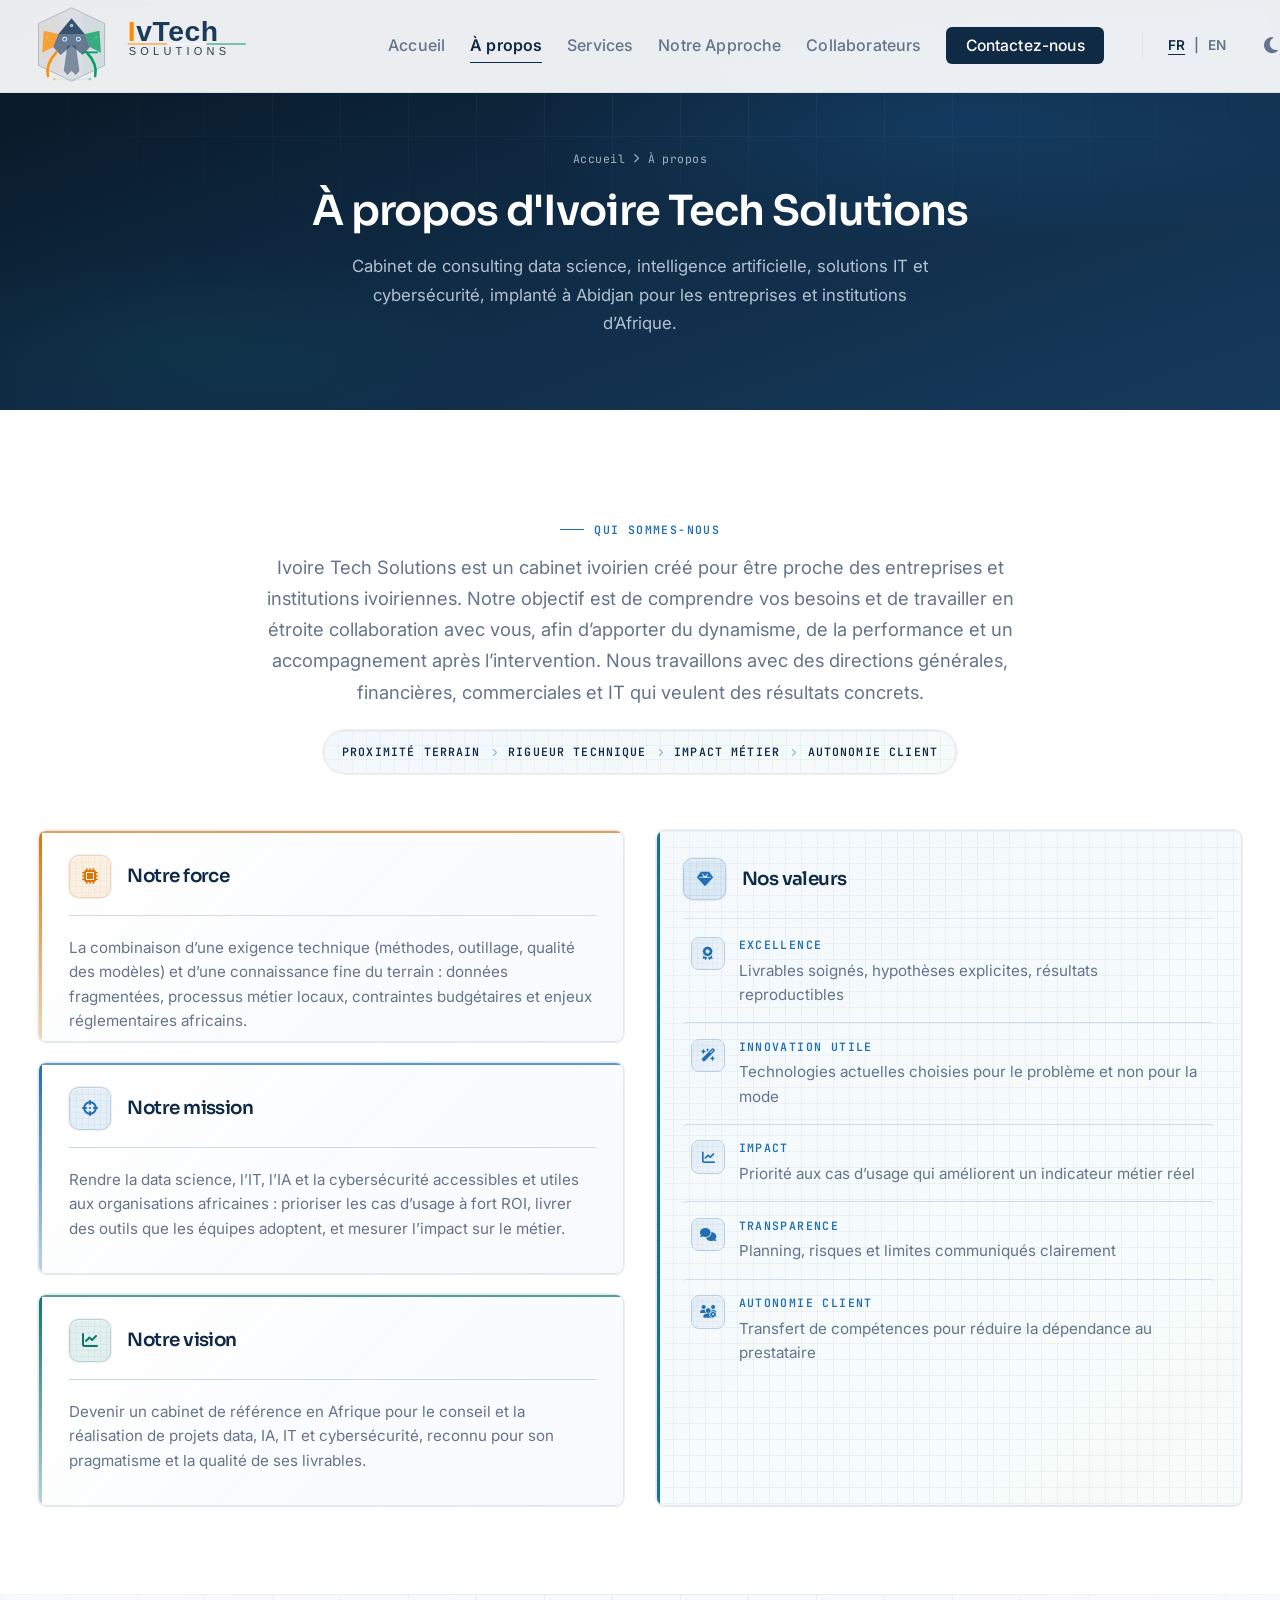
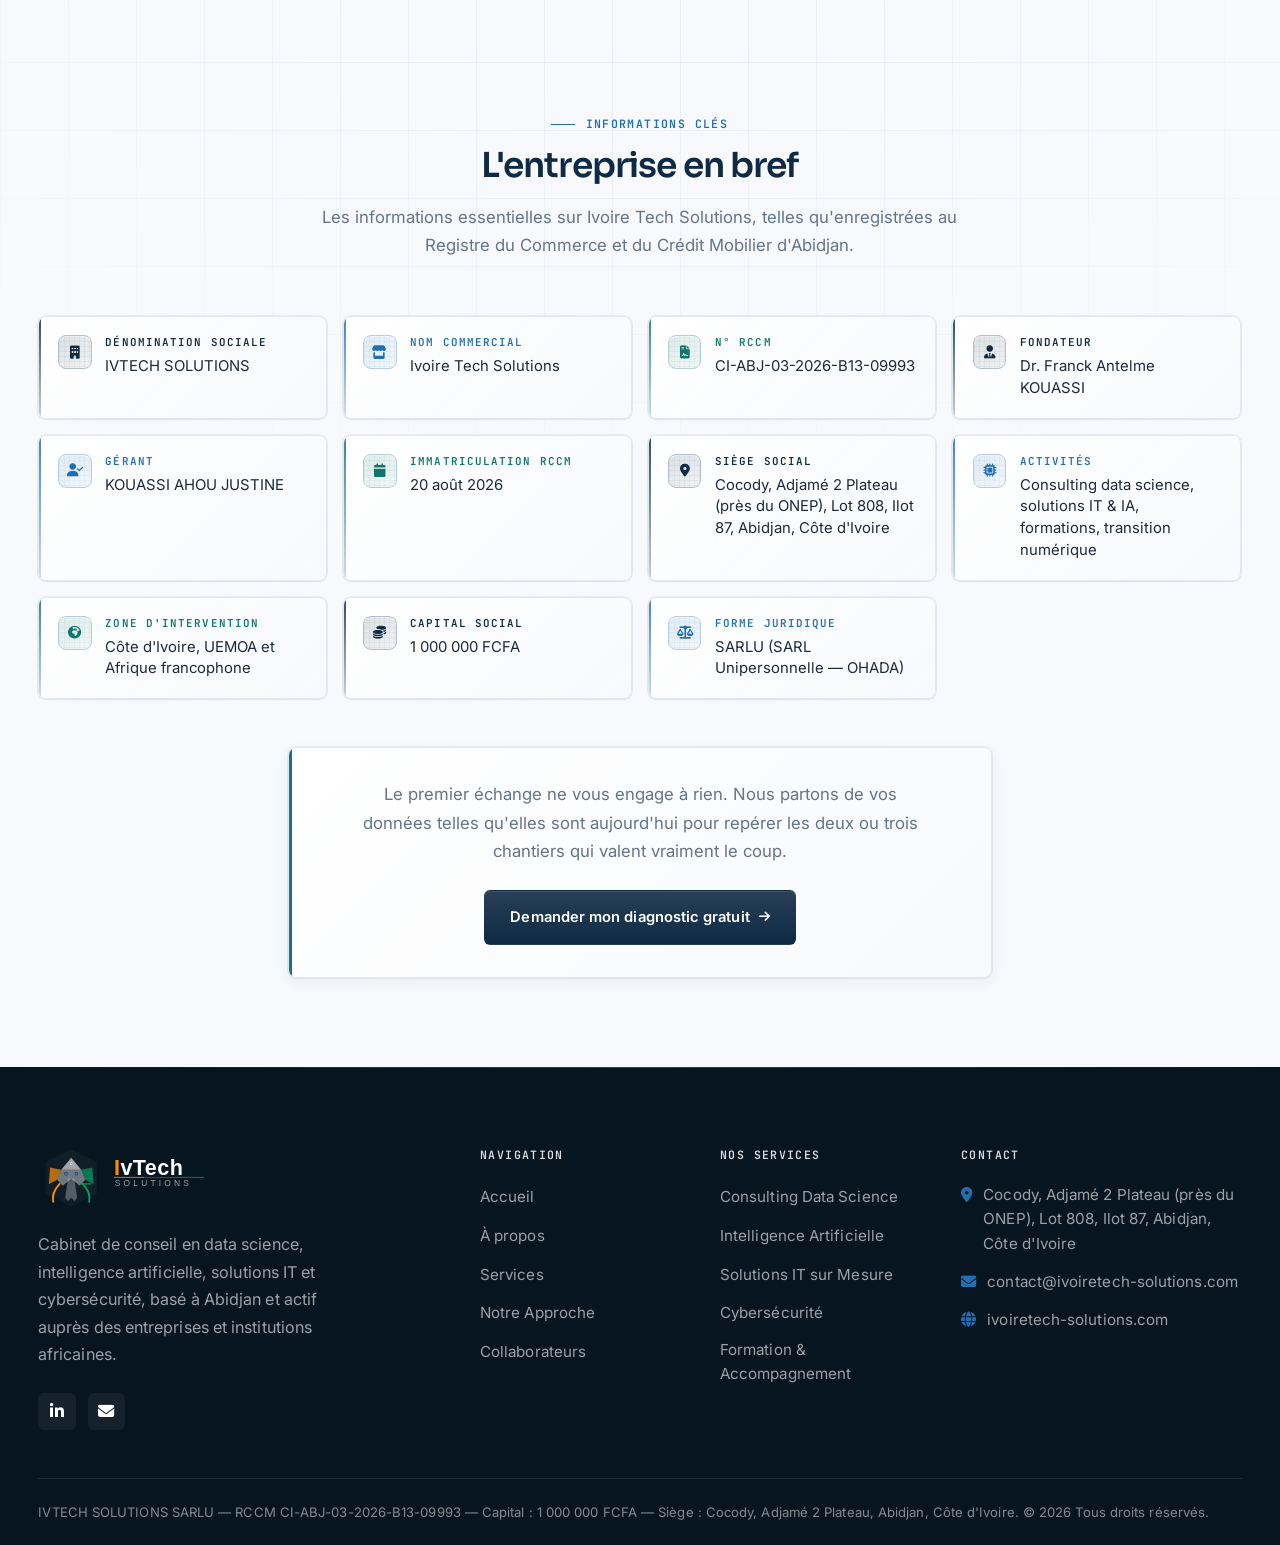
==== a-propos.html @ 310ee563 "Update site with official trade register data (RCCM). Add legal name IVTECH SOLUTIONS, RCCM number, " ====
<!DOCTYPE html>
<html lang="fr">
<head>
    <meta charset="UTF-8">
    <meta name="viewport" content="width=device-width, initial-scale=1.0">
    <title>À propos — Ivoire Tech Solutions</title>
    <meta name="description" content="Mission, vision, valeurs et informations clés d'Ivoire Tech Solutions, cabinet de conseil en data science, IA, solutions IT et cybersécurité basé à Abidjan.">
    <meta name="author" content="Ivoire Tech Solutions">
    <meta name="theme-color" content="#1B3A5C">
    <link rel="canonical" href="https://ivoiretech-solutions.com/a-propos.html">

    <!-- Open Graph / Twitter -->
    <meta property="og:type" content="website">
    <meta property="og:title" content="À propos — Ivoire Tech Solutions">
    <meta property="og:description" content="Mission, vision et valeurs d'Ivoire Tech Solutions, cabinet de conseil en data science, IA et solutions IT.">
    <meta property="og:url" content="https://ivoiretech-solutions.com/a-propos.html">
    <meta property="og:image" content="https://ivoiretech-solutions.com/assets/images/IvTech-Logo-Symbole-Couleur.svg">
    <meta property="og:locale" content="fr_FR">
    <meta name="twitter:card" content="summary_large_image">
    <meta name="twitter:title" content="À propos — Ivoire Tech Solutions">
    <meta name="twitter:description" content="Mission, vision et valeurs d'Ivoire Tech Solutions, cabinet de conseil en data science, IA et solutions IT.">

    <!-- Favicon -->
    <link rel="icon" type="image/svg+xml" href="assets/images/IvTech-Logo-Favicon.svg">

    <!-- Fonts -->
    <link rel="preconnect" href="https://fonts.googleapis.com">
    <link rel="preconnect" href="https://fonts.gstatic.com" crossorigin>
    <link href="https://fonts.googleapis.com/css2?family=Inter:wght@400;500;600;700&family=JetBrains+Mono:wght@400;500;600&family=Sora:wght@600;700;800&display=swap" rel="stylesheet">

    <link rel="preconnect" href="https://cdnjs.cloudflare.com" crossorigin>

    <!-- Font Awesome -->
    <link rel="stylesheet" href="https://cdnjs.cloudflare.com/ajax/libs/font-awesome/6.5.1/css/all.min.css">

    <!-- CSS -->
    <link rel="stylesheet" href="assets/css/style.css?v=20260823-clean">

    <!-- Données structurées -->
    <script type="application/ld+json">
    {
      "@context": "https://schema.org",
      "@type": "WebPage",
      "name": "À propos — Ivoire Tech Solutions",
      "description": "Mission, vision et valeurs d'Ivoire Tech Solutions, cabinet de conseil en data science, IA et solutions IT basé à Abidjan.",
      "url": "https://ivoiretech-solutions.com/a-propos.html",
      "isPartOf": { "@type": "WebSite", "name": "Ivoire Tech Solutions", "url": "https://ivoiretech-solutions.com/" },
      "publisher": {
        "@type": "Organization",
        "name": "Ivoire Tech Solutions",
        "legalName": "IVTECH SOLUTIONS",
        "identifier": {
          "@type": "PropertyValue",
          "propertyID": "RCCM",
          "value": "CI-ABJ-03-2026-B13-09993"
        },
        "logo": "https://ivoiretech-solutions.com/assets/images/IvTech-Logo-Symbole-Couleur.svg"
      }
    }
    </script>
</head>
<body class="about-page">
    <a class="skip-link" href="#main-content">Aller au contenu</a>
    <header class="header" id="header">
        <div class="container">
            <nav class="nav" aria-label="Navigation principale">
                <a href="index.html" class="nav__logo" aria-label="Accueil Ivoire Tech Solutions">
                    <img src="assets/images/IvTech-Logo-Horizontal-Couleur.svg" alt="Ivoire Tech Solutions" width="220" height="82" decoding="async">
                </a>
                <div class="nav__menu" id="nav-menu">
                    <ul class="nav__list">
                        <li class="nav__item"><a href="index.html" class="nav__link" data-i18n="nav_home">Accueil</a></li>
                        <li class="nav__item"><a href="a-propos.html" class="nav__link active" data-i18n="nav_about">À propos</a></li>
                        <li class="nav__item"><a href="services.html" class="nav__link" data-i18n="nav_services">Services</a></li>
                        <li class="nav__item"><a href="approche.html" class="nav__link" data-i18n="nav_approach">Notre Approche</a></li>
                        <li class="nav__item"><a href="collaborateurs.html" class="nav__link" data-i18n="nav_team">Collaborateurs</a></li>
                        <li class="nav__item"><a href="contact.html" class="nav__link nav__cta" data-i18n="nav_contact">Contactez-nous</a></li>
                        <li class="nav__item">
                            <div class="nav__lang" role="group" aria-label="Langue">
                                <button type="button" class="lang__link" data-lang="fr" onclick="setLanguage('fr')">FR</button>
                                <span class="nav__lang-sep" aria-hidden="true">|</span>
                                <button type="button" class="lang__link" data-lang="en" onclick="setLanguage('en')">EN</button>
                            </div>
                        </li>
                        <li class="nav__item"><button type="button" class="nav__theme" id="theme-button" aria-label="Activer le thème sombre"><i class="fas fa-moon" aria-hidden="true"></i></button></li>
                    </ul>
                    <button type="button" class="nav__close" id="nav-close" aria-label="Fermer le menu"><i class="fas fa-times" aria-hidden="true"></i></button>
                </div>
                <button type="button" class="nav__toggle" id="nav-toggle" aria-label="Ouvrir le menu" aria-controls="nav-menu" aria-expanded="false"><i class="fas fa-bars" aria-hidden="true"></i></button>
            </nav>
        </div>
    </header>

    <main id="main-content">
        <section class="page-hero">
            <div class="container">
                <div class="breadcrumb"><a href="index.html" data-i18n="nav_home">Accueil</a> <i class="fas fa-chevron-right" style="font-size:0.6rem;"></i> <span data-i18n="nav_about">À propos</span></div>
                <h1 data-i18n="about_hero_t">À propos d'Ivoire Tech Solutions</h1>
                <p data-i18n="about_hero_d">Cabinet de consulting data science, intelligence artificielle et solutions IT, implanté à Abidjan pour les entreprises et institutions d’Afrique.</p>
            </div>
        </section>

        <section class="section bg-white">
            <div class="container">
                <div class="section__header about-intro" data-aos="fade-up">
                    <span class="section__subtitle" data-i18n="about_intro_t">Qui sommes-nous</span>
                    <p class="lead-text" data-i18n="about_intro_d">Ivoire Tech Solutions est un cabinet ivoirien créé pour être proche des entreprises et institutions ivoiriennes. Notre objectif est de comprendre vos besoins et de travailler en étroite collaboration avec vous, afin d’apporter du dynamisme, de la performance et un accompagnement après l’intervention. Nous travaillons avec des directions générales, financières, commerciales et IT qui veulent des résultats concrets.</p>
                    <div class="about__flow" aria-hidden="true">
                        <span class="about__flow-step" data-i18n="about_flow_1">Proximité terrain</span>
                        <i class="fas fa-chevron-right"></i>
                        <span class="about__flow-step" data-i18n="about_flow_2">Rigueur technique</span>
                        <i class="fas fa-chevron-right"></i>
                        <span class="about__flow-step" data-i18n="about_flow_3">Impact métier</span>
                        <i class="fas fa-chevron-right"></i>
                        <span class="about__flow-step" data-i18n="about_flow_4">Autonomie client</span>
                    </div>
                </div>

                <div class="split about-split">
                    <div class="pillar-stack" data-aos="fade-right">
                        <article class="pillar-card pillar-card--force">
                            <div class="pillar-card__head">
                                <div class="pillar-card__icon" aria-hidden="true"><i class="fas fa-microchip"></i></div>
                                <h3 data-i18n="about_force_t">Notre force</h3>
                            </div>
                            <p data-i18n="about_force_d">La combinaison d’une exigence technique (méthodes, outillage, qualité des modèles) et d’une connaissance fine du terrain : données fragmentées, processus métier locaux, contraintes budgétaires et enjeux réglementaires africains.</p>
                        </article>
                        <article class="pillar-card pillar-card--mission">
                            <div class="pillar-card__head">
                                <div class="pillar-card__icon" aria-hidden="true"><i class="fas fa-crosshairs"></i></div>
                                <h3 data-i18n="about_mission_t">Notre mission</h3>
                            </div>
                            <p data-i18n="about_mission_d">Rendre la data science, l’IT et l’IA accessibles et utiles aux organisations africaines : prioriser les cas d’usage à fort ROI, livrer des outils que les équipes adoptent, et mesurer l’impact sur le métier.</p>
                        </article>
                        <article class="pillar-card pillar-card--vision">
                            <div class="pillar-card__head">
                                <div class="pillar-card__icon" aria-hidden="true"><i class="fas fa-chart-line"></i></div>
                                <h3 data-i18n="about_vision_t">Notre vision</h3>
                            </div>
                            <p data-i18n="about_vision_d">Devenir un cabinet de référence en Afrique pour le conseil et la réalisation de projets data, IA et IT, reconnu pour son pragmatisme et la qualité de ses livrables.</p>
                        </article>
                    </div>
                    <div class="value-card value-card--tech" data-aos="fade-left">
                        <div class="value-card__head">
                            <div class="value-card__head-icon" aria-hidden="true"><i class="fas fa-gem"></i></div>
                            <h3 data-i18n="about_values_t">Nos valeurs</h3>
                        </div>
                        <ul class="value-list value-list--tech">
                            <li><span class="value-item__icon" aria-hidden="true"><i class="fas fa-award"></i></span><span data-i18n="val1"><strong>Excellence</strong><span class="value__desc">Livrables soignés, hypothèses explicites, résultats reproductibles</span></span></li>
                            <li><span class="value-item__icon" aria-hidden="true"><i class="fas fa-wand-magic-sparkles"></i></span><span data-i18n="val2"><strong>Innovation utile</strong><span class="value__desc">Technologies actuelles choisies pour le problème et non pour la mode</span></span></li>
                            <li><span class="value-item__icon" aria-hidden="true"><i class="fas fa-chart-line"></i></span><span data-i18n="val3"><strong>Impact</strong><span class="value__desc">Priorité aux cas d’usage qui améliorent un indicateur métier réel</span></span></li>
                            <li><span class="value-item__icon" aria-hidden="true"><i class="fas fa-comments"></i></span><span data-i18n="val4"><strong>Transparence</strong><span class="value__desc">Planning, risques et limites communiqués clairement</span></span></li>
                            <li><span class="value-item__icon" aria-hidden="true"><i class="fas fa-users-gear"></i></span><span data-i18n="val5"><strong>Autonomie client</strong><span class="value__desc">Transfert de compétences pour réduire la dépendance au prestataire</span></span></li>
                        </ul>
                    </div>
                </div>
            </div>
        </section>

        <section class="section bg-light">
            <div class="container">
                <div class="section__header" data-aos="fade-up">
                    <span class="section__subtitle" data-i18n="about_info_t">Informations clés</span>
                    <h2 class="section__title" data-i18n="about_info_h2">L'entreprise en bref</h2>
                    <p class="section__description" data-i18n="about_info_d">Les informations essentielles sur Ivoire Tech Solutions.</p>
                </div>
                <div class="info-cards info-cards--tech" data-aos="fade-up">
                    <div class="info-card info-card--tech"><span class="info-card__icon" aria-hidden="true"><i class="fas fa-building"></i></span><div class="info-card__content"><strong data-i18n="info_legal_name">Dénomination sociale</strong><span data-i18n="info_legal_name_v">IVTECH SOLUTIONS</span></div></div>
                    <div class="info-card info-card--tech"><span class="info-card__icon" aria-hidden="true"><i class="fas fa-store"></i></span><div class="info-card__content"><strong data-i18n="info_brand">Nom commercial</strong><span data-i18n="info_brand_v">Ivoire Tech Solutions</span></div></div>
                    <div class="info-card info-card--tech"><span class="info-card__icon" aria-hidden="true"><i class="fas fa-file-contract"></i></span><div class="info-card__content"><strong data-i18n="info_rccm">N° RCCM</strong><span data-i18n="info_rccm_v">CI-ABJ-03-2026-B13-09993</span></div></div>
                    <div class="info-card info-card--tech"><span class="info-card__icon" aria-hidden="true"><i class="fas fa-user-tie"></i></span><div class="info-card__content"><strong data-i18n="info_founder">Fondateur</strong><span>Dr. Franck Antelme KOUASSI</span></div></div>
                    <div class="info-card info-card--tech"><span class="info-card__icon" aria-hidden="true"><i class="fas fa-user-check"></i></span><div class="info-card__content"><strong data-i18n="info_manager">Gérant</strong><span data-i18n="info_manager_v">KOUASSI AHOU JUSTINE</span></div></div>
                    <div class="info-card info-card--tech"><span class="info-card__icon" aria-hidden="true"><i class="fas fa-calendar"></i></span><div class="info-card__content"><strong data-i18n="info_date">Immatriculation RCCM</strong><span data-i18n="info_date_v">20 août 2026</span></div></div>
                    <div class="info-card info-card--tech"><span class="info-card__icon" aria-hidden="true"><i class="fas fa-location-dot"></i></span><div class="info-card__content"><strong data-i18n="info_hq">Siège social</strong><span data-i18n="info_hq_v">Cocody, Adjamé 2 Plateau (près du ONEP), Lot 808, Ilot 87, Abidjan, Côte d'Ivoire</span></div></div>
                    <div class="info-card info-card--tech"><span class="info-card__icon" aria-hidden="true"><i class="fas fa-microchip"></i></span><div class="info-card__content"><strong data-i18n="info_sector">Activités</strong><span data-i18n="info_sector_v">Consulting data science, solutions IT & IA, formations, transition numérique</span></div></div>
                    <div class="info-card info-card--tech"><span class="info-card__icon" aria-hidden="true"><i class="fas fa-globe-africa"></i></span><div class="info-card__content"><strong data-i18n="info_zone">Zone d'intervention</strong><span data-i18n="info_zone_v">Côte d'Ivoire, UEMOA et Afrique francophone</span></div></div>
                    <div class="info-card info-card--tech"><span class="info-card__icon" aria-hidden="true"><i class="fas fa-coins"></i></span><div class="info-card__content"><strong data-i18n="info_capital">Capital social</strong><span data-i18n="info_capital_v">1 000 000 FCFA</span></div></div>
                    <div class="info-card info-card--tech"><span class="info-card__icon" aria-hidden="true"><i class="fas fa-scale-balanced"></i></span><div class="info-card__content"><strong data-i18n="info_legal">Forme juridique</strong><span data-i18n="info_legal_v">SARLU (SARL Unipersonnelle — OHADA)</span></div></div>
                </div>
                <div class="page-cta" data-aos="fade-up">
                    <p data-i18n="cta_d">Le premier échange ne vous engage à rien. Nous partons de vos données telles qu'elles sont aujourd'hui pour repérer les deux ou trois chantiers qui valent vraiment le coup.</p>
                    <a href="contact.html" class="btn btn--primary"><span data-i18n="cta_btn">Demander mon diagnostic gratuit</span> <i class="fas fa-arrow-right"></i></a>
                </div>
            </div>
        </section>
    </main>

    <footer class="footer">
        <div class="container">
            <div class="footer__top">
                <div class="footer__about" data-aos="fade-up">
                    <a href="index.html" class="footer__logo"><img src="assets/images/IvTech-Logo-Horizontal-FondSombre.svg" alt="Ivoire Tech Solutions"></a>
                    <p data-i18n="ft_desc">Cabinet de conseil en data science, intelligence artificielle et solutions IT, basé à Abidjan et actif auprès des entreprises et institutions africaines.</p>
                    <div class="footer__social">
                        <a href="https://linkedin.com/company/ivtech-solutions" target="_blank" rel="noopener" aria-label="LinkedIn"><i class="fab fa-linkedin-in"></i></a>
                        <a href="#" class="js-protected-email" data-e="=02bj5ycu9Wa0VHbvNXLoNWZ0Vmcp9mdpBEdjFGdu92Y" aria-label="Email"><i class="fas fa-envelope"></i></a>
                    </div>
                </div>
                <div class="footer__links" data-aos="fade-up" data-aos-delay="80">
                    <h3 class="footer__title" data-i18n="ft_links">Navigation</h3>
                    <ul class="footer__list">
                        <li><a href="index.html" data-i18n="nav_home">Accueil</a></li>
                        <li><a href="a-propos.html" data-i18n="nav_about">À propos</a></li>
                        <li><a href="services.html" data-i18n="nav_services">Services</a></li>
                        <li><a href="approche.html" data-i18n="nav_approach">Notre Approche</a></li>
                        <li><a href="collaborateurs.html" data-i18n="nav_team">Collaborateurs</a></li>
                    </ul>
                </div>
                <div class="footer__services" data-aos="fade-up" data-aos-delay="160">
                    <h3 class="footer__title" data-i18n="ft_srv">Nos services</h3>
                    <ul class="footer__list">
                        <li><a href="services.html#data-science" data-i18n="srv1_t">Consulting Data Science</a></li>
                        <li><a href="services.html#ia" data-i18n="srv2_t">Intelligence Artificielle</a></li>
                        <li><a href="services.html#it" data-i18n="srv3_t">Solutions IT sur Mesure</a></li>
                        <li><a href="services.html#cybersecurite" data-i18n="srv5_t">Cybersécurité</a></li>
                        <li><a href="services.html#formation" data-i18n="srv4_t">Formation & Accompagnement</a></li>
                    </ul>
                </div>
                <div class="footer__contact" data-aos="fade-up" data-aos-delay="240">
                    <h3 class="footer__title" data-i18n="ft_contact">Contact</h3>
                    <div class="footer__contact-item"><i class="fas fa-map-marker-alt"></i><span data-i18n="cont_addr_v">Cocody, Adjamé 2 Plateau (près du ONEP), Lot 808, Ilot 87, Abidjan, Côte d'Ivoire</span></div>
                    <div class="footer__contact-item"><i class="fas fa-envelope"></i><a href="#" class="js-protected-email" data-e="=02bj5ycu9Wa0VHbvNXLoNWZ0Vmcp9mdpBEdjFGdu92Y" data-show-text></a></div>
                    <div class="footer__contact-item"><i class="fas fa-globe"></i><a href="https://ivoiretech-solutions.com">ivoiretech-solutions.com</a></div>
                </div>
            </div>
            <div class="footer__bottom">
                <div class="footer__copyright">
                    <span data-i18n="ft_copy">IVTECH SOLUTIONS SARLU — RCCM CI-ABJ-03-2026-B13-09993 — Capital : 1 000 000 FCFA — Siège : Cocody, Adjamé 2 Plateau, Abidjan, Côte d'Ivoire.</span>
                    &copy; 2026 <span data-i18n="ft_rights">Tous droits réservés.</span>
                </div>
            </div>
        </div>
    </footer>

    <a href="#" class="scrollup" id="scroll-up" aria-label="Retour en haut"><i class="fas fa-arrow-up"></i></a>
    <script src="assets/js/security.js?v=20260822"></script>
    <script src="assets/js/i18n.js?v=20260824-rccm"></script>
    <script src="assets/js/main.js?v=20260823-clean"></script>
</body>
</html>
---- assets/css/style.css ----
/*
* IvTech Solutions — Design System
* Consulting Data Science — look & feel international
* Version: 3.0 — premium consulting
*/

/* ===== Variables CSS ===== */
:root {
    /* Couleurs de marque — usage mesuré (cabinet international) */
    --primary-color: #0F2A44;
    --primary-dark: #0A1C2E;
    --secondary-color: #D97706;    /* Accent chaud, ponctuel */
    --green-color: #0F766E;        /* Teal sobre */
    --accent-color: #1F6FB2;       /* Bleu data maîtrisé */
    --text-color: #1E293B;
    --text-light: #64748B;
    --light-color: #F7F9FC;
    --white: #ffffff;
    --black: #0F2A44;
    --gray-100: #F1F5F9;
    --gray-200: #E2E8F0;
    --gray-300: #CBD5E1;
    --gray-700: #334155;
    --success-color: #0F766E;
    --warning-color: #D97706;
    --danger-color: #DC2626;
    --surface-muted: #EEF3F8;
    --line-subtle: rgba(15, 42, 68, 0.08);

    /* Dégradés sobres */
    --gradient-brand: linear-gradient(135deg, #0F2A44 0%, #1A4A73 100%);
    --gradient-hero: linear-gradient(160deg, #071520 0%, #0F2A44 48%, #163A5C 100%);
    --gradient-accent: linear-gradient(90deg, #1F6FB2, #0F766E);

    /* Typographie */
    --body-font: 'Inter', -apple-system, BlinkMacSystemFont, 'Segoe UI', sans-serif;
    --heading-font: 'Sora', 'Inter', sans-serif;
    --mono-font: 'JetBrains Mono', ui-monospace, SFMono-Regular, Menlo, Consolas, monospace;
    --biggest-font-size: clamp(2.5rem, 5vw, 3.6rem);
    --h1-font-size: 2.4rem;
    --h2-font-size: clamp(1.75rem, 3vw, 2.15rem);
    --h3-font-size: 1.35rem;
    --h4-font-size: 1.15rem;
    --normal-font-size: 1.0125rem;
    --small-font-size: 0.875rem;
    --smaller-font-size: 0.75rem;

    /* Font Weight */
    --font-light: 300;
    --font-regular: 400;
    --font-medium: 500;
    --font-semi-bold: 600;
    --font-bold: 700;
    --font-extra-bold: 800;

    /* Marges */
    --mb-0-5: 0.5rem;
    --mb-0-75: 0.75rem;
    --mb-1: 1rem;
    --mb-1-5: 1.5rem;
    --mb-2: 2rem;
    --mb-2-5: 2.5rem;
    --mb-3: 3.5rem;

    /* Z-index */
    --z-tooltip: 10;
    --z-fixed: 100;
    --z-modal: 1000;

    /* Shadows — plus discrètes */
    --shadow-sm: 0 1px 2px rgba(15, 42, 68, 0.05);
    --shadow: 0 4px 14px rgba(15, 42, 68, 0.06);
    --shadow-md: 0 10px 28px rgba(15, 42, 68, 0.08);
    --shadow-lg: 0 18px 40px rgba(15, 42, 68, 0.1);
    --shadow-xl: 0 28px 60px rgba(15, 42, 68, 0.14);

    /* Border Radius — plus architecturé */
    --border-radius-sm: 0.25rem;
    --border-radius: 0.375rem;
    --border-radius-md: 0.5rem;
    --border-radius-lg: 0.75rem;
    --border-radius-full: 9999px;

    /* Transition */
    --transition: all 0.28s cubic-bezier(0.22, 1, 0.36, 1);

    /* === Couche « tech » (n'altère pas le hero) === */
    --accent-cyan: #22D3EE;
    --tech-ink: #071522;
    --tech-grid: rgba(15, 42, 68, 0.05);
    --tech-grid-strong: rgba(15, 42, 68, 0.085);
    --tech-border: rgba(15, 42, 68, 0.1);
    --tech-surface: rgba(255, 255, 255, 0.72);
    --shadow-ring: 0 0 0 1px rgba(15, 42, 68, 0.06);
    --shadow-tech: 0 16px 40px -18px rgba(15, 42, 68, 0.26);
    --shadow-tech-hover: 0 28px 62px -22px rgba(15, 42, 68, 0.36);
    --glow-accent: 0 0 0 1px color-mix(in srgb, var(--accent-color) 32%, transparent);
}

/* ===== Dark Theme ===== */
.dark-theme {
    --white: #0f1b29;
    --black: #f8fafc;
    --light-color: #0a121c;
    --text-color: #cbd5e1;
    --text-light: #94a3b8;
    --gray-100: #1e293b;
    --gray-200: #2a3a4d;
    --gray-300: #334155;
    --shadow-sm: 0 1px 3px 0 rgba(0, 0, 0, 0.4);
    --shadow: 0 4px 6px -1px rgba(0, 0, 0, 0.45);
    --shadow-md: 0 10px 15px -3px rgba(0, 0, 0, 0.5);
    --shadow-lg: 0 20px 35px -10px rgba(0, 0, 0, 0.6);

    /* Couche « tech » — variante sombre */
    --tech-grid: rgba(148, 190, 235, 0.06);
    --tech-grid-strong: rgba(148, 190, 235, 0.1);
    --tech-border: rgba(148, 190, 235, 0.14);
    --tech-surface: rgba(18, 33, 50, 0.68);
    --shadow-ring: 0 0 0 1px rgba(148, 190, 235, 0.1);
    --shadow-tech: 0 18px 44px -20px rgba(0, 0, 0, 0.7);
    --shadow-tech-hover: 0 30px 68px -22px rgba(0, 0, 0, 0.8);
}

.dark-theme .btn--primary,
.dark-theme .nav__cta,
.dark-theme .step__number,
.dark-theme .kpi,
.dark-theme .cta,
.dark-theme .cta h2 {
    color: #ffffff !important;
}

.dark-theme .footer {
    background-color: #060d15;
    color: #ffffff;
}
.dark-theme .footer__title,
.dark-theme .footer__logo {
    color: #ffffff;
}

/* ===== Base ===== */
* {
    margin: 0;
    padding: 0;
    box-sizing: border-box;
}

html {
    scroll-behavior: smooth;
    scroll-padding-top: 6rem;
}

body {
    font-family: var(--body-font);
    font-size: var(--normal-font-size);
    color: var(--text-color);
    background-color: var(--white);
    line-height: 1.7;
    overflow-x: hidden;
    -webkit-font-smoothing: antialiased;
    -moz-osx-font-smoothing: grayscale;
    transition: background-color 0.3s ease, color 0.3s ease;
    letter-spacing: 0.005em;
}

h1, h2, h3, h4, h5, h6 {
    font-family: var(--heading-font);
    font-weight: var(--font-semi-bold);
    color: var(--black);
    line-height: 1.18;
    letter-spacing: -0.03em;
}

a {
    text-decoration: none;
    color: var(--primary-color);
    transition: var(--transition);
}

a:hover {
    color: var(--accent-color);
}

ul {
    list-style: none;
}

img {
    max-width: 100%;
    height: auto;
    display: block;
}

button,
input,
textarea,
select {
    font-family: var(--body-font);
    font-size: var(--normal-font-size);
    border: none;
}

button {
    cursor: pointer;
}

:focus {
    outline: none;
}

:focus-visible {
    outline: 2px solid var(--accent-color);
    outline-offset: 3px;
}

.skip-link {
    position: absolute;
    left: 1rem;
    top: -100px;
    z-index: 2000;
    background: var(--primary-color);
    color: #fff;
    padding: 0.75rem 1.25rem;
    border-radius: var(--border-radius);
    font-weight: var(--font-semi-bold);
    box-shadow: var(--shadow-lg);
}

.skip-link:focus {
    top: 1rem;
    color: #fff;
}

::selection {
    background-color: var(--accent-color);
    color: #fff;
}

.section {
    padding: 7rem 0 5.5rem;
    position: relative;
}

.section__title {
    font-size: var(--h2-font-size);
    margin-bottom: var(--mb-1);
    text-align: center;
    font-weight: 600;
}

.section__subtitle {
    display: inline-flex;
    align-items: center;
    gap: 0.65rem;
    font-size: 0.72rem;
    color: var(--accent-color);
    text-transform: uppercase;
    font-weight: var(--font-semi-bold);
    letter-spacing: 0.16em;
    margin-bottom: 0.85rem;
    text-align: center;
}

.section__subtitle::before {
    content: '';
    width: 1.5rem;
    height: 1px;
    background: var(--accent-color);
}

.section__header {
    margin-bottom: var(--mb-3);
    text-align: center;
}

.section__header--left {
    text-align: left;
}

.section__header--left .section__title,
.section__header--left .section__subtitle {
    text-align: left;
}

.section__description {
    max-width: 640px;
    margin: 0 auto;
    text-align: center;
    color: var(--text-light);
    font-size: 1.05rem;
}

.section__description--left {
    text-align: left;
    margin-left: 0;
    margin-right: 0;
}

.text-muted { color: var(--text-light); }

.sectors-grid {
    grid-template-columns: repeat(auto-fit, minmax(300px, 1fr));
}

/* Accueil — densités & rythme */
.home-page .section__description {
    max-width: 32rem;
}

/* Cartes services accueil : bande image plus basse (hauteur = 2/3 de la largeur) */
.home-page .services__grid > .media-card {
    min-height: 0;
    aspect-ratio: 2 / 1;
}

.home-page .services__grid > .media-card .media-card__body {
    padding: 1.15rem 1.25rem 1.25rem;
}

.home-page .media-card__body p {
    font-size: 0.9rem;
    line-height: 1.45;
    opacity: 0.92;
}

.home-page .media-card--sm {
    min-height: 210px;
}

.home-page .media-card--sm .media-card__body p {
    font-size: 0.85rem;
    letter-spacing: 0.01em;
}

.home-page .process__steps--compact .process__step {
    margin-bottom: 1.15rem;
    padding-left: 4.25rem;
}

.home-page .process__steps--compact .step__number {
    width: 2.85rem;
    height: 2.85rem;
    font-size: 0.95rem;
}

.home-page .process__steps--compact .process__step::before {
    left: 1.35rem;
    top: 2.85rem;
}

.home-page .process__steps--compact .step__content h3 {
    font-size: 1.05rem;
    margin-bottom: 0.15rem;
}

.home-page .process__steps--compact .step__content p {
    font-size: 0.9rem;
    margin: 0;
}

.home-page .check-list li {
    margin-bottom: 1.1rem;
}

.home-page .check-list__desc {
    font-size: 0.92rem;
    color: var(--text-light);
}

.home-page .compare__card ul li {
    font-size: 0.95rem;
}

.home-page .home-team-teaser {
    font-size: 1.05rem;
    line-height: 1.7;
    max-width: 34rem;
}

.home-page .team__layout--home {
    align-items: center;
    gap: 2.5rem;
}

.home-page .stats {
    padding: 2.75rem 0;
}

.home-page .stat__label {
    font-size: 0.88rem;
    letter-spacing: 0.02em;
    text-transform: none;
}

.compare .section__description {
    color: rgba(226, 236, 247, 0.85);
}

.container {
    max-width: 1280px;
    margin-left: auto;
    margin-right: auto;
    padding: 0 clamp(1.25rem, 3vw, 2.75rem);
}

/* Écrans larges : le contenu respire davantage vers les bords */
@media screen and (min-width: 1600px) {
    .container { max-width: 1440px; }
}

@media screen and (min-width: 1920px) {
    .container { max-width: 1560px; }
}

/* ===== Layout ===== */
.grid {
    display: grid;
    gap: 1.5rem;
}

.flex {
    display: flex;
}

.flex-center {
    display: flex;
    align-items: center;
    justify-content: center;
}

/* ===== Buttons ===== */
.btn {
    display: inline-flex;
    align-items: center;
    justify-content: center;
    gap: 0.55rem;
    padding: 0.9rem 1.6rem;
    border-radius: var(--border-radius);
    font-weight: var(--font-medium);
    font-size: 0.92rem;
    letter-spacing: 0.01em;
    transition: var(--transition);
    text-align: center;
    white-space: nowrap;
    user-select: none;
    border: 1px solid transparent;
    cursor: pointer;
}

.btn i {
    font-size: 0.85em;
    transition: transform 0.3s ease;
}

.btn:hover i {
    transform: translateX(3px);
}

.btn--primary {
    background: var(--primary-color);
    color: #fff;
    box-shadow: none;
}

.btn--primary:hover {
    color: #fff;
    background: #163A5C;
    transform: translateY(-1px);
    box-shadow: var(--shadow-md);
}

.btn--secondary {
    background-color: transparent;
    color: var(--primary-color);
    border: 1px solid var(--gray-300);
}

.btn--secondary:hover {
    background-color: var(--primary-color);
    color: #fff;
    border-color: var(--primary-color);
    transform: translateY(-1px);
}

.btn--light {
    background-color: var(--white);
    color: var(--primary-color);
}

.btn--light:hover {
    color: var(--primary-color);
    transform: translateY(-3px);
    box-shadow: var(--shadow-lg);
}

.btn--white-outline {
    background-color: transparent;
    color: #fff;
    border: 1.5px solid rgba(255, 255, 255, 0.4);
}

.btn--white-outline:hover {
    background-color: #fff;
    color: var(--primary-color);
}

/* ===== Header ===== */
.header {
    position: fixed;
    top: 0;
    left: 0;
    width: 100%;
    background-color: rgba(255, 255, 255, 0.92);
    backdrop-filter: saturate(160%) blur(14px);
    -webkit-backdrop-filter: saturate(160%) blur(14px);
    z-index: var(--z-fixed);
    box-shadow: none;
    transition: var(--transition);
    border-bottom: 1px solid var(--line-subtle);
}

.dark-theme .header {
    background-color: rgba(10, 28, 46, 0.92);
}

.header.scrolled {
    box-shadow: var(--shadow-sm);
    border-bottom-color: var(--gray-200);
}

/* L'entête déborde légèrement les marges des autres pages (plus proche des bords) */
.header .container {
    max-width: 1440px;
    padding-inline: clamp(1.25rem, 2.2vw, 2rem);
}

@media screen and (min-width: 1600px) {
    .header .container { max-width: 1620px; }
}

@media screen and (min-width: 1920px) {
    .header .container { max-width: 1780px; }
}

.nav {
    height: 5.75rem;
    display: flex;
    justify-content: space-between;
    align-items: center;
    gap: 1.5rem;
}

.nav__logo {
    display: inline-flex;
    align-items: center;
    flex-shrink: 0;
}

.nav__logo img {
    height: 84px;
    width: auto;
    transition: var(--transition);
}

.header.scrolled .nav__logo img {
    height: 70px;
}

.nav__list {
    display: flex;
    flex-direction: row;
    column-gap: 1.55rem;
    align-items: center;
}

.nav__link {
    color: var(--text-light);
    font-weight: var(--font-medium);
    font-size: 1rem;
    letter-spacing: 0.01em;
    transition: var(--transition);
    position: relative;
    padding: 0.5rem 0;
    white-space: nowrap;
}

.nav__link::after {
    content: '';
    position: absolute;
    bottom: 0;
    left: 0;
    width: 0;
    height: 1px;
    background: var(--primary-color);
    transition: var(--transition);
}

.nav__link:hover,
.nav__link.active {
    color: var(--primary-color);
    font-weight: var(--font-semi-bold);
}

.dark-theme .nav__link:hover,
.dark-theme .nav__link.active {
    color: #fff;
}

.nav__link:hover::after,
.nav__link.active::after {
    width: 100%;
}

.nav__cta {
    background: var(--primary-color);
    color: #fff !important;
    padding: 0.55rem 1.2rem !important;
    border-radius: var(--border-radius);
    transition: var(--transition);
    box-shadow: none;
    font-size: 0.98rem !important;
}

.nav__cta:hover {
    background: #163A5C;
    transform: none;
    box-shadow: var(--shadow);
}

.nav__cta::after {
    display: none;
}

.nav__cta.active {
    background: #163A5C;
    box-shadow: var(--shadow);
    outline: 2px solid rgba(255, 255, 255, 0.35);
    outline-offset: 2px;
}

.nav__toggle,
.nav__close {
    font-size: 1.5rem;
    color: var(--primary-color);
    cursor: pointer;
    display: none;
    background: transparent;
    padding: 0.35rem;
    border-radius: var(--border-radius-sm);
    line-height: 1;
    align-items: center;
    justify-content: center;
}

.nav__theme {
    display: inline-flex;
    align-items: center;
    justify-content: center;
    font-size: 1.1rem;
    color: var(--primary-color);
    cursor: pointer;
    background: transparent;
    padding: 0.35rem;
    border-radius: var(--border-radius-sm);
    line-height: 1;
}

.nav__theme:hover {
    color: var(--accent-color);
}

.nav__lang-sep {
    color: var(--text-light);
}

/* Séparer visuellement les réglages (FR/EN + thème) des rubriques de navigation */
.nav__item:has(.nav__lang) {
    margin-left: 0.85rem;
    padding-left: 1.4rem;
    border-left: 1px solid var(--gray-200);
}

.dark-theme .nav__item:has(.nav__lang) {
    border-left-color: rgba(255, 255, 255, 0.15);
}

/* ===== Language Switcher ===== */
.nav__lang {
    display: flex;
    align-items: center;
    gap: 0.4rem;
    font-weight: var(--font-semi-bold);
    font-size: 0.85rem;
}

.lang__link {
    background: transparent;
    border: none;
    padding: 0.2rem 0.15rem;
    font: inherit;
    font-weight: var(--font-semi-bold);
    color: var(--text-light);
    transition: var(--transition);
    cursor: pointer;
}

.lang__link:hover,
.lang__link.active {
    color: var(--primary-color);
}

.lang__link.active {
    text-decoration: underline;
    text-underline-offset: 4px;
}

/* ===== Theme Button ===== */
#theme-button {
    cursor: pointer;
    font-size: 1.15rem;
    color: var(--text-light);
    transition: var(--transition);
    display: flex;
    align-items: center;
    width: 2.25rem;
    height: 2.25rem;
    justify-content: center;
    border-radius: 50%;
}
#theme-button:hover {
    color: var(--primary-color);
    background-color: var(--gray-100);
}

/* ===== Hero Section (Sticky Reveal Effect) ===== */
.hero {
    position: sticky;
    top: 0;
    min-height: 100vh;
    display: flex;
    align-items: center;
    background: var(--gradient-hero);
    z-index: 0;
    padding-top: 7.5rem;
    padding-bottom: 4rem;
    overflow: hidden;
}

/* Fond : profondeur sobre */
.hero::before {
    content: '';
    position: absolute;
    inset: 0;
    background-image:
        radial-gradient(ellipse 60% 50% at 70% 40%, rgba(31, 111, 178, 0.22), transparent 70%),
        radial-gradient(ellipse 40% 40% at 15% 80%, rgba(15, 118, 110, 0.12), transparent 60%);
    z-index: 0;
}

.hero::after {
    content: '';
    position: absolute;
    inset: 0;
    background-image:
        linear-gradient(rgba(255, 255, 255, 0.03) 1px, transparent 1px),
        linear-gradient(90deg, rgba(255, 255, 255, 0.03) 1px, transparent 1px);
    background-size: 64px 64px;
    mask-image: radial-gradient(circle at 55% 45%, #000 0%, transparent 72%);
    -webkit-mask-image: radial-gradient(circle at 55% 45%, #000 0%, transparent 72%);
    z-index: 0;
    pointer-events: none;
}

/* Canvas animé data science */
.hero__canvas {
    position: absolute;
    inset: 0;
    width: 100%;
    height: 100%;
    z-index: 1;
    pointer-events: none;
}

/* Icônes flottantes en arrière-plan */
.hero__bg-icons {
    position: absolute;
    inset: 0;
    z-index: 1;
    pointer-events: none;
    overflow: hidden;
}

.hero__bg-icon {
    position: absolute;
    font-size: 2.5rem;
    opacity: 0.04;
    color: #fff;
    animation: heroIconFloat 28s ease-in-out infinite;
}

.hero__bg-icon--1 { top: 18%; left: 8%; color: var(--accent-color); animation-delay: 0s; }
.hero__bg-icon--2 { top: 42%; left: 22%; color: var(--secondary-color); animation-delay: 4s; font-size: 2rem; }
.hero__bg-icon--3 { top: 28%; right: 18%; color: var(--green-color); animation-delay: 8s; font-size: 3rem; }
.hero__bg-icon--4 { bottom: 32%; left: 42%; color: var(--accent-color); animation-delay: 2s; font-size: 2.2rem; }
.hero__bg-icon--5 { bottom: 22%; right: 12%; color: var(--secondary-color); animation-delay: 6s; }

@keyframes heroIconFloat {
    0%, 100% { transform: translateY(0) rotate(0deg); opacity: 0.03; }
    50% { transform: translateY(-10px) rotate(3deg); opacity: 0.07; }
}

.hero .container {
    width: 100%;
    position: relative;
    z-index: 3;
}

.hero__content {
    position: relative;
    max-width: 100%;
    padding: 0;
    border-radius: 0;
    background: none;
    backdrop-filter: none;
    -webkit-backdrop-filter: none;
}

.hero__grid {
    display: block;
    max-width: 700px;
}

.hero__eyebrow {
    display: block;
    font-family: var(--heading-font);
    font-size: clamp(1.35rem, 2.4vw, 1.75rem);
    font-weight: 600;
    letter-spacing: -0.02em;
    color: #fff;
    margin-bottom: 1.25rem;
}

.hero__badge {
    display: inline-flex;
    align-items: center;
    gap: 0.55rem;
    background: transparent;
    border: none;
    border-left: 2px solid rgba(255, 255, 255, 0.45);
    color: rgba(226, 236, 247, 0.78);
    padding: 0.15rem 0 0.15rem 0.85rem;
    border-radius: 0;
    font-size: 0.78rem;
    font-weight: var(--font-medium);
    letter-spacing: 0.08em;
    text-transform: uppercase;
    margin-bottom: 1.75rem;
    backdrop-filter: none;
}

.hero__badge i {
    display: none;
}

.hero__title {
    font-size: var(--biggest-font-size);
    margin-bottom: 1.35rem;
    line-height: 1.08;
    color: #ffffff;
    font-weight: 600;
    max-width: 16ch;
}

.hero__title .accent {
    color: #F0C27A;
    background: none;
    -webkit-background-clip: unset;
    background-clip: unset;
    -webkit-text-fill-color: unset;
}

.hero__subtitle {
    font-size: 1.125rem;
    color: rgba(226, 236, 247, 0.78);
    margin-bottom: 2.25rem;
    max-width: 34rem;
    line-height: 1.7;
    font-weight: 400;
}

.hero__cta {
    display: flex;
    gap: 0.85rem;
    margin-bottom: 0;
    flex-wrap: wrap;
}

.hero__cta .btn--primary {
    background: #fff;
    color: var(--primary-color);
}

.hero__cta .btn--primary:hover {
    background: #F1F5F9;
    color: var(--primary-color);
    box-shadow: var(--shadow-md);
}

.hero__cta .btn--secondary {
    color: #fff;
    border-color: rgba(255, 255, 255, 0.35);
}

.hero__cta .btn--secondary:hover {
    background-color: rgba(255, 255, 255, 0.08);
    color: #fff;
    border-color: rgba(255, 255, 255, 0.55);
}

.hero__trust {
    display: flex;
    justify-content: flex-start;
    align-items: stretch;
    flex-wrap: nowrap;
    gap: 0;
    width: 100%;
    max-width: 640px;
    margin-top: 3rem;
    padding-top: 1.75rem;
    border-top: 1px solid rgba(255, 255, 255, 0.14);
    color: rgba(226, 236, 247, 0.68);
    font-size: 0.82rem;
}

.hero__trust > span {
    display: flex;
    align-items: flex-start;
    gap: 0.45rem;
    flex: 1 1 0;
    min-width: 0;
    padding-right: 1.25rem;
    margin-right: 1.25rem;
    border-right: 1px solid rgba(255, 255, 255, 0.12);
    line-height: 1.45;
}

.hero__trust > span:last-child {
    border-right: none;
    margin-right: 0;
    padding-right: 0;
}

.hero__trust > span:first-child,
.hero__trust > span:nth-child(2),
.hero__trust > span:last-child {
    justify-content: flex-start;
    text-align: left;
}

.hero__trust i {
    color: rgba(240, 194, 122, 0.9);
    flex-shrink: 0;
    margin-top: 0.15rem;
    font-size: 0.75rem;
}

.hero__panel {
    background: rgba(255, 255, 255, 0.08);
    border: 1px solid rgba(255, 255, 255, 0.16);
    border-radius: var(--border-radius-lg);
    padding: 1.5rem;
    box-shadow: var(--shadow-xl);
    backdrop-filter: blur(16px);
    -webkit-backdrop-filter: blur(16px);
    animation: float 6s ease-in-out infinite;
}

.hero__panel-head {
    display: flex;
    align-items: center;
    justify-content: space-between;
    margin-bottom: 1.25rem;
}

.hero__panel-title {
    color: #fff;
    font-size: 0.95rem;
    font-weight: var(--font-semi-bold);
    display: flex;
    align-items: center;
    gap: 0.5rem;
}

.hero__panel-title i { color: var(--accent-color); }

.hero__dots { display: flex; gap: 0.35rem; }
.hero__dots span {
    width: 8px; height: 8px; border-radius: 50%;
    background: rgba(255,255,255,0.25);
}
.hero__dots span:first-child { background: var(--secondary-color); }
.hero__dots span:nth-child(2) { background: var(--warning-color); }
.hero__dots span:last-child { background: var(--green-color); }

.hero__chart {
    display: flex;
    align-items: flex-end;
    gap: 0.6rem;
    height: 130px;
    padding: 0.5rem 0;
    margin-bottom: 1.25rem;
    border-bottom: 1px solid rgba(255,255,255,0.12);
}

.hero__bar {
    flex: 1;
    border-radius: 6px 6px 0 0;
    background: linear-gradient(180deg, var(--accent-color), rgba(46,134,222,0.35));
    animation: grow 1.4s ease-out backwards;
    min-height: 12px;
}
.hero__bar:nth-child(2) { background: linear-gradient(180deg, #FF8C00, rgba(255,140,0,0.35)); }
.hero__bar:nth-child(4) { background: linear-gradient(180deg, #009E60, rgba(0,158,96,0.35)); }

.hero__panel-stats {
    display: grid;
    grid-template-columns: 1fr 1fr;
    gap: 1rem;
}

.hero__stat {
    background: rgba(255,255,255,0.06);
    border-radius: var(--border-radius);
    padding: 0.85rem 1rem;
}

.hero__stat-value {
    color: #fff;
    font-size: 1.5rem;
    font-weight: var(--font-bold);
    font-family: var(--heading-font);
    display: flex;
    align-items: baseline;
    gap: 0.2rem;
}
.hero__stat-value small { font-size: 0.9rem; color: var(--green-color); }
.hero__stat-label { color: rgba(226,236,247,0.7); font-size: 0.78rem; }

@keyframes float {
    0%, 100% { transform: translateY(0); }
    50% { transform: translateY(-12px); }
}

@keyframes grow {
    from { height: 0; opacity: 0; }
}

/* Conteneur qui glisse PAR-DESSUS le Hero */
.content-wrapper {
    position: relative;
    z-index: 10;
    background-color: var(--white);
    border-radius: 1.25rem 1.25rem 0 0;
    margin-top: -1.5rem;
    box-shadow: 0 -12px 40px rgba(15, 42, 68, 0.12);
}

.dark-theme .content-wrapper {
    box-shadow: 0 -20px 50px rgba(0, 0, 0, 0.5);
}

/* ===== Page header (bannière interne) ===== */
.page-hero {
    background: var(--gradient-hero);
    padding: 9rem 0 4.5rem;
    position: relative;
    overflow: hidden;
    text-align: center;
}

.page-hero::before {
    content: '';
    position: absolute;
    inset: 0;
    background-image:
        radial-gradient(ellipse 55% 45% at 75% 30%, rgba(31, 111, 178, 0.22), transparent 65%),
        radial-gradient(ellipse 40% 40% at 15% 85%, rgba(15, 118, 110, 0.12), transparent 60%);
}

.page-hero .container { position: relative; z-index: 2; }

.page-hero h1 {
    color: #fff;
    font-size: clamp(2rem, 4vw, 2.6rem);
    margin-bottom: 1rem;
    font-weight: 600;
    letter-spacing: -0.03em;
}

.page-hero p {
    color: rgba(226, 236, 247, 0.78);
    max-width: 580px;
    margin: 0 auto;
    font-size: 1.05rem;
    line-height: 1.7;
}

.breadcrumb {
    display: inline-flex;
    align-items: center;
    gap: 0.5rem;
    color: rgba(226, 236, 247, 0.7);
    font-size: 0.85rem;
    margin-bottom: 1.25rem;
}
.breadcrumb a { color: rgba(226, 236, 247, 0.7); }
.breadcrumb a:hover { color: #fff; }

/* ===== Stats Band ===== */
.stats {
    background: var(--primary-dark);
    padding: 3.25rem 0;
    color: #fff;
    border-top: 1px solid rgba(255, 255, 255, 0.06);
}

.stats__grid {
    display: grid;
    grid-template-columns: repeat(3, 1fr);
    gap: 1.5rem;
}

.stat__item {
    text-align: left;
    padding: 0.5rem 1.5rem;
    position: relative;
}

.stat__item:not(:last-child)::after {
    content: '';
    position: absolute;
    right: 0;
    top: 10%;
    height: 80%;
    width: 1px;
    background: rgba(255, 255, 255, 0.12);
}

.stat__number {
    font-size: 2.4rem;
    font-weight: 600;
    font-family: var(--heading-font);
    line-height: 1;
    margin-bottom: 0.55rem;
    display: flex;
    align-items: baseline;
    justify-content: flex-start;
    gap: 0.1rem;
    color: #fff;
    letter-spacing: -0.03em;
}

.stat__label {
    font-size: 0.9rem;
    opacity: 0.72;
    max-width: 16rem;
    line-height: 1.45;
}

/* ===== Services / Cards ===== */
.services__grid {
    display: grid;
    grid-template-columns: repeat(2, 1fr);
    gap: 1.5rem;
}

.service__card {
    position: relative;
    display: flex;
    flex-direction: column;
    background: var(--white);
    border: 1px solid var(--gray-200);
    border-radius: var(--border-radius-md);
    padding: 0 1.75rem 1.5rem;
    transition: var(--transition);
    overflow: hidden;
    height: 100%;
}

.service__card-media {
    margin: 0 -1.75rem 1.25rem;
    overflow: hidden;
    flex-shrink: 0;
    line-height: 0;
    background: var(--gray-100);
}

.service__card-media img {
    width: 100%;
    height: auto;
    aspect-ratio: 2 / 1;
    object-fit: cover;
    object-position: center 40%;
    display: block;
    transition: transform 0.6s cubic-bezier(0.2, 0.8, 0.2, 1);
}

.service__card:hover .service__card-media img {
    transform: scale(1.02);
}

.service__card::before {
    content: '';
    position: absolute;
    top: 0;
    left: 0;
    right: 0;
    height: 2px;
    background: var(--service-accent, var(--accent-color));
    opacity: 0.35;
    transition: var(--transition);
}

.service__card:hover {
    transform: translateY(-3px);
    box-shadow: var(--shadow-ring), var(--shadow-md);
    border-color: color-mix(in srgb, var(--service-accent, var(--accent-color)) 30%, var(--gray-200));
}

.service__card:hover::before {
    opacity: 1;
    height: 3px;
}

.service__card--data { --service-accent: var(--accent-color); }
.service__card--ia { --service-accent: var(--secondary-color); }
.service__card--it { --service-accent: var(--primary-color); }
.service__card--training { --service-accent: var(--green-color); }
.service__card--cyber { --service-accent: #475569; }

.service__card-index {
    position: absolute;
    top: 1rem;
    right: 1.35rem;
    z-index: 2;
    font-family: var(--mono-font);
    font-size: 0.72rem;
    font-weight: var(--font-semi-bold);
    letter-spacing: 0.12em;
    color: var(--service-accent, var(--accent-color));
    background: rgba(255, 255, 255, 0.92);
    padding: 0.25rem 0.5rem;
    border-radius: var(--border-radius-sm);
    border: 1px solid rgba(255, 255, 255, 0.6);
    box-shadow: 0 1px 4px rgba(0, 0, 0, 0.12);
}

.service__card-head {
    margin-bottom: 0.2rem;
    padding-bottom: 1.1rem;
    padding-right: 2rem;
    border-bottom: 1px solid var(--gray-200);
}

.service__title {
    margin: 0;
    color: var(--primary-color);
}

.service__description {
    color: var(--text-light);
    margin: 1.05rem 0 1.15rem;
}

.service__list {
    display: flex;
    flex-direction: column;
    margin: 0;
    padding: 0;
    list-style: none;
    color: var(--text-light);
}

.service__list li {
    position: relative;
    padding: 0.85rem 0 0.85rem 1.1rem;
    border-top: 1px solid var(--gray-200);
}

.service__list li:first-child { border-top: 0; padding-top: 0; }
.service__list li:last-child { padding-bottom: 0; }

.service__list li::before {
    content: '›';
    position: absolute;
    left: 0;
    top: 0.82rem;
    font-family: var(--mono-font);
    font-weight: var(--font-semi-bold);
    color: var(--service-accent, var(--accent-color));
    opacity: 0.7;
}

.service__list li:first-child::before { top: 0; }

.service__list li strong {
    display: block;
    font-family: var(--mono-font);
    font-size: 0.72rem;
    font-weight: var(--font-semi-bold);
    letter-spacing: 0.1em;
    text-transform: uppercase;
    color: var(--primary-color);
    margin-bottom: 0.3rem;
}

.service__link {
    color: var(--accent-color);
    font-weight: var(--font-semi-bold);
    display: inline-flex;
    align-items: center;
    gap: 0.5rem;
    margin-top: 1rem;
    font-size: 0.9rem;
}

/* ===== Media cards (image de fond) ===== */
.media-card {
    position: relative;
    display: flex;
    flex-direction: column;
    justify-content: flex-end;
    min-height: 320px;
    border-radius: var(--border-radius-md);
    overflow: hidden;
    box-shadow: none;
    border: 1px solid var(--line-subtle);
    transition: var(--transition);
    color: #fff;
    isolation: isolate;
    height: 100%;
}

.media-card:hover {
    transform: translateY(-4px);
    box-shadow: var(--shadow-lg);
    border-color: transparent;
}

.media-card__img {
    position: absolute;
    inset: 0;
    width: 100%;
    height: 100%;
    object-fit: cover;
    z-index: 0;
    transition: transform 0.7s cubic-bezier(0.2, 0.8, 0.2, 1);
    background: var(--primary-dark);
}

.media-card:hover .media-card__img {
    transform: scale(1.08);
}

.media-card__overlay {
    position: absolute;
    inset: 0;
    z-index: 1;
    background: linear-gradient(180deg, rgba(7, 21, 32, 0.15) 0%, rgba(10, 28, 46, 0.55) 45%, rgba(7, 21, 32, 0.92) 100%);
    transition: var(--transition);
}

.media-card::after {
    content: '';
    position: absolute;
    top: 0;
    left: 0;
    width: 100%;
    height: 3px;
    z-index: 2;
    background: var(--gradient-accent);
    transform: scaleX(0);
    transform-origin: left;
    transition: transform 0.4s ease;
}

.media-card:hover::after {
    transform: scaleX(1);
}

.media-card__body {
    position: relative;
    z-index: 2;
    padding: 1.75rem;
}

.media-card__icon {
    width: 56px;
    height: 56px;
    border-radius: var(--border-radius);
    display: flex;
    align-items: center;
    justify-content: center;
    font-size: 1.5rem;
    color: #fff;
    background: rgba(255, 255, 255, 0.14);
    border: 1px solid rgba(255, 255, 255, 0.28);
    backdrop-filter: blur(6px);
    margin-bottom: 1.1rem;
    transition: var(--transition);
}

.media-card:hover .media-card__icon {
    background: var(--gradient-brand);
    border-color: transparent;
}

.media-card__body h3,
.media-card__body h4 {
    color: #fff;
    margin-bottom: 0.5rem;
}

.media-card__body h3 { font-size: 1.25rem; }
.media-card__body h4 { font-size: 1.15rem; }

.media-card__body p {
    color: rgba(255, 255, 255, 0.82);
    font-size: 0.92rem;
    margin: 0;
}

.media-card__link {
    display: inline-flex;
    align-items: center;
    gap: 0.5rem;
    color: #fff;
    font-weight: var(--font-semi-bold);
    font-size: 0.9rem;
    margin-top: 1rem;
}

.media-card__link i { transition: transform 0.3s ease; }
.media-card:hover .media-card__link i { transform: translateX(4px); }

.media-card--sm { min-height: 240px; }

/* Feature / mini card (secteurs, collaboration) */
.feature-card {
    display: block;
    padding: 1.75rem;
    background-color: var(--white);
    border: 1px solid var(--gray-200);
    border-radius: var(--border-radius-md);
    text-align: center;
    transition: var(--transition);
    color: inherit;
    height: 100%;
}

.feature-card:hover {
    transform: translateY(-6px);
    box-shadow: var(--shadow-md);
    border-color: var(--accent-color);
}

.feature-card__icon {
    width: 56px;
    height: 56px;
    margin: 0 auto 1.1rem;
    border-radius: var(--border-radius);
    display: flex;
    align-items: center;
    justify-content: center;
    font-size: 1.4rem;
    color: var(--accent-color);
    background: linear-gradient(135deg, rgba(46,134,222,0.12), rgba(0,158,96,0.08));
    transition: var(--transition);
}

.feature-card:hover .feature-card__icon {
    background: var(--gradient-brand);
    color: #fff;
}

.feature-card h4 {
    margin-bottom: 0.5rem;
    font-size: 1.1rem;
    color: var(--black);
}

.feature-card p {
    font-size: 0.9rem;
    color: var(--text-light);
    margin: 0;
}

/* ===== Process Section ===== */
.process {
    position: relative;
    overflow: hidden;
}

.process__steps {
    margin-top: 0;
}

.process__step {
    display: flex;
    margin-bottom: 2rem;
    position: relative;
    padding-left: 5rem;
}

.process__step::before {
    content: '';
    position: absolute;
    left: 1.7rem;
    top: 3.5rem;
    bottom: -2rem;
    width: 2px;
    background: linear-gradient(var(--accent-color), transparent);
}

.process__step:last-child { margin-bottom: 0; }
.process__step:last-child::before { display: none; }

.step__number {
    position: absolute;
    left: 0;
    top: 0;
    width: 3.5rem;
    height: 3.5rem;
    background: var(--gradient-brand);
    color: var(--white);
    border-radius: var(--border-radius);
    display: flex;
    align-items: center;
    justify-content: center;
    font-size: 1.15rem;
    font-weight: var(--font-bold);
    box-shadow: var(--shadow);
    z-index: 1;
}

.step__content h3 {
    font-size: 1.2rem;
    margin-bottom: 0.35rem;
}

.step__content p { color: var(--text-light); }

/* Liste "différence" */
.check-list li {
    position: relative;
    padding-left: 2.25rem;
    margin-bottom: 1.5rem;
}

.check-list li i {
    position: absolute;
    left: 0;
    top: 0.15rem;
    color: var(--green-color);
    font-size: 1.15rem;
}

.check-list strong { color: var(--black); }

.check-list__desc {
    color: var(--text-light);
    font-size: 0.95rem;
}

/* ===== Team / Collaborateurs ===== */
.team__member {
    text-align: center;
    transition: var(--transition);
}

.member__image {
    position: relative;
    width: 200px;
    height: 200px;
    margin: 0 auto 1.5rem;
    border-radius: 50%;
    overflow: hidden;
    box-shadow: var(--shadow-lg);
    border: 4px solid var(--white);
}

.member__image img {
    width: 100%;
    height: 100%;
    object-fit: cover;
}

/* Avatar de secours (initiales) */
.avatar-fallback {
    width: 100%;
    height: 100%;
    display: flex;
    align-items: center;
    justify-content: center;
    font-family: var(--heading-font);
    font-weight: var(--font-bold);
    font-size: 3.5rem;
    color: #fff;
    background: var(--gradient-hero);
    letter-spacing: 1px;
}

.member__info h3 {
    font-size: 1.3rem;
    margin-bottom: 0.25rem;
}

.member__info p {
    color: var(--accent-color);
    font-weight: var(--font-semi-bold);
}

.member__edu {
    margin-top: 0.55rem !important;
    font-weight: 600 !important;
    color: var(--primary-color) !important;
    line-height: 1.45;
    max-width: 16rem;
    margin-left: auto !important;
    margin-right: auto !important;
}

.member__current {
    margin-top: 0.45rem !important;
    font-weight: 500 !important;
    color: var(--text-light) !important;
    line-height: 1.4;
}

.team-highlights li i.fa-graduation-cap {
    color: var(--accent-color);
}

.team-highlights {
    list-style: none;
    padding: 0;
    margin: 1.5rem 0 1.25rem;
}

.team-highlights li {
    display: flex;
    align-items: flex-start;
    gap: 0.65rem;
    margin-bottom: 0.65rem;
    color: var(--text-color);
    font-size: 0.95rem;
    line-height: 1.45;
}

.team-highlights li i {
    color: var(--green-color);
    margin-top: 0.2rem;
    flex-shrink: 0;
}

.team-skills-label {
    font-family: var(--heading-font);
    font-size: 0.8rem;
    font-weight: 600;
    letter-spacing: 0.05em;
    text-transform: uppercase;
    color: var(--text-light);
    margin: 1.25rem 0 0.75rem;
}

.skill-tags {
    display: flex;
    flex-wrap: wrap;
    gap: 0.5rem;
}

.skill-tags span {
    display: inline-block;
    padding: 0.35rem 0.7rem;
    font-size: 0.78rem;
    font-weight: 500;
    color: var(--primary-color);
    background: color-mix(in srgb, var(--accent-color) 10%, #fff);
    border: 1px solid color-mix(in srgb, var(--accent-color) 22%, var(--gray-200));
    border-radius: 0.3rem;
}

.dark-theme .skill-tags span {
    color: #e2ecf7;
    background: rgba(31, 111, 178, 0.18);
    border-color: rgba(255, 255, 255, 0.12);
}

.member__social {
    display: flex;
    justify-content: center;
    gap: 0.6rem;
    margin-top: 1rem;
}

.member__social a {
    width: 2.25rem;
    height: 2.25rem;
    border-radius: 50%;
    background-color: var(--gray-100);
    color: var(--primary-color);
    display: flex;
    align-items: center;
    justify-content: center;
    transition: var(--transition);
}

.member__social a:hover {
    background: var(--gradient-brand);
    color: #fff;
    transform: translateY(-3px);
}

/* ===== Profils collaborateurs ===== */
.collab-profile {
    display: grid;
    grid-template-columns: minmax(220px, 280px) 1fr;
    gap: 2.5rem;
    align-items: start;
    padding: 2.25rem 0;
    border-bottom: 1px solid var(--gray-200);
}

.collab-profile:last-of-type {
    border-bottom: none;
    padding-bottom: 0;
}

.collab-profile:first-of-type {
    padding-top: 0.5rem;
}

.collab-profile__side {
    text-align: center;
}

.collab-profile__side .avatar-fallback--lg {
    width: 140px;
    height: 140px;
    margin: 0 auto 1.25rem;
    border-radius: 50%;
    font-size: 2.4rem;
    box-shadow: var(--shadow-md);
    border: 4px solid var(--white);
}

.member__image--sm {
    width: 140px;
    height: 140px;
    margin: 0 auto 1.25rem;
    box-shadow: var(--shadow-md);
}

.member__image--sm .avatar-fallback--lg {
    margin: 0;
}

.collab-profile__side h3 {
    font-size: 1.2rem;
    margin-bottom: 0.35rem;
}

.collab-profile__role {
    color: var(--accent-color);
    font-weight: var(--font-semi-bold);
    font-size: 0.95rem;
    margin: 0;
}

.collab-profile__side .member__edu {
    max-width: none;
}

.collab-profile__body .team-highlights {
    margin-top: 1.25rem;
}

.cta-band--on-light {
    background: var(--gradient-hero);
}

.dark-theme .collab-profile {
    border-bottom-color: rgba(255, 255, 255, 0.08);
}

@media (max-width: 768px) {
    .collab-profile {
        grid-template-columns: 1fr;
        gap: 1.5rem;
        text-align: center;
    }

    .collab-profile__body {
        text-align: left;
    }

    .collab-profile__body .team-highlights li {
        justify-content: flex-start;
    }
}

/* ===== Comparaison "Pourquoi nous" ===== */
.compare {
    background: var(--gradient-hero);
    color: #fff;
    position: relative;
    overflow: hidden;
}

.compare .section__title,
.compare .section__subtitle { color: #fff; }

.compare__grid {
    display: grid;
    grid-template-columns: 1fr 1fr;
    gap: 1.5rem;
    max-width: 950px;
    margin: 0 auto;
}

.compare__card {
    border-radius: var(--border-radius-md);
    padding: 2.25rem 2rem;
}

.compare__card--them {
    background: rgba(255, 255, 255, 0.06);
    border: 1px solid rgba(255, 255, 255, 0.12);
}

.compare__card--us {
    background: var(--white);
    color: var(--text-color);
    box-shadow: var(--shadow-xl);
}

.compare__card h3 {
    text-align: center;
    margin-bottom: 1.5rem;
    font-size: 1.35rem;
}

.compare__card--them h3 { color: #fff; }
.compare__card--us h3 { color: var(--primary-color); }

.compare__card ul li {
    display: flex;
    align-items: flex-start;
    gap: 0.75rem;
    margin-bottom: 1rem;
    font-size: 0.95rem;
}

.compare__card--them li { color: rgba(255,255,255,0.85); }
.compare__card--them li i { color: #ff6b6b; margin-top: 0.2rem; }
.compare__card--us li i { color: var(--green-color); margin-top: 0.2rem; }

/* ===== Contact ===== */
.contact__grid {
    display: grid;
    grid-template-columns: 1fr 1.1fr;
    gap: 3.5rem;
    align-items: start;
}

.contact__item {
    display: flex;
    gap: 1.25rem;
    margin-bottom: 0;
    padding: 1rem 0;
    border-bottom: 1px solid var(--gray-200);
    align-items: flex-start;
    transition: var(--transition);
}

.contact__item:last-child { border-bottom: none; }

.contact__item:hover .contact__icon {
    background: var(--gradient-brand);
    color: #fff;
}

.contact__details {
    display: flex;
    flex-direction: column;
    gap: 0.25rem;
}

.contact__icon {
    width: 3rem;
    height: 3rem;
    background: linear-gradient(135deg, rgba(46,134,222,0.12), rgba(0,158,96,0.08));
    border-radius: var(--border-radius);
    display: flex;
    align-items: center;
    justify-content: center;
    font-size: 1.15rem;
    color: var(--accent-color);
    flex-shrink: 0;
    transition: var(--transition);
}

.contact__text h4 {
    font-size: 1.05rem;
    margin-bottom: 0.15rem;
}

.contact__text p, .contact__text a {
    color: var(--text-light);
}
.contact__text a:hover { color: var(--accent-color); }

.social__links {
    display: flex;
    gap: 0.75rem;
    margin-top: 0.75rem;
}

.social__links a {
    display: flex;
    align-items: center;
    justify-content: center;
    width: 2.5rem;
    height: 2.5rem;
    background-color: var(--gray-100);
    color: var(--primary-color);
    border-radius: 50%;
    transition: var(--transition);
}

.social__links a:hover {
    background: var(--gradient-brand);
    color: #fff;
    transform: translateY(-3px);
}

/* Card générique (formulaires, encarts) */
.card {
    background-color: var(--white);
    border: 1px solid var(--gray-200);
    border-radius: var(--border-radius-md);
    padding: 2.25rem;
    box-shadow: var(--shadow-sm);
}

.contact__form {
    background-color: var(--white);
    border: 1px solid var(--gray-200);
    border-radius: var(--border-radius-md);
    padding: 2.5rem;
    box-shadow: var(--shadow);
}

.form__group { margin-bottom: 1.25rem; }

.form__row {
    display: grid;
    grid-template-columns: 1fr 1fr;
    gap: 1rem;
}

.form__status {
    display: none;
    margin-top: 1rem;
    padding: 0.85rem 1rem;
    border-radius: var(--border-radius);
    background: rgba(0, 158, 96, 0.1);
    border: 1px solid rgba(0, 158, 96, 0.25);
    color: var(--green-color);
    font-size: 0.9rem;
    font-weight: var(--font-medium);
}

.form__status.is-visible { display: block; }

.form__label {
    display: block;
    font-size: 0.85rem;
    font-weight: var(--font-medium);
    margin-bottom: 0.4rem;
    color: var(--text-color);
}

.form__control {
    width: 100%;
    padding: 0.85rem 1.15rem;
    border: 1.5px solid var(--gray-200);
    border-radius: var(--border-radius);
    font-size: 0.95rem;
    transition: var(--transition);
    background-color: var(--white);
    color: var(--text-color);
}

.form__control:focus {
    border-color: var(--accent-color);
    box-shadow: 0 0 0 3px rgba(46, 134, 222, 0.15);
}

textarea.form__control {
    min-height: 150px;
    resize: vertical;
}

.form__submit .btn { width: 100%; }

/* ===== Split section (image + texte) ===== */
.split {
    display: grid;
    grid-template-columns: repeat(auto-fit, minmax(320px, 1fr));
    gap: 3rem;
    align-items: center;
}

/* Panneau latéral : même traitement que .diff-panel (accueil, approche) */
.value-card {
    background: linear-gradient(135deg, rgba(46,134,222,0.05), rgba(0,158,96,0.03));
    border: 1px solid var(--gray-200);
    border-radius: var(--border-radius-md);
    /* Bas allégé : la marge du dernier item complète celle du panneau */
    padding: 2rem 2rem 1.35rem;
    height: 100%;
}

.value-card__head,
.pillar-card__head {
    display: flex;
    align-items: center;
    gap: 1rem;
    margin-bottom: 0.2rem;
    padding-bottom: 1.1rem;
    border-bottom: 1px solid var(--gray-200);
}

.value-card__head h3,
.pillar-card__head h3 {
    margin: 0;
    flex: 1;
}

.value-card__head-icon {
    width: 44px;
    height: 44px;
    border-radius: var(--border-radius-sm);
    display: flex;
    align-items: center;
    justify-content: center;
    font-size: 1.1rem;
    flex-shrink: 0;
    background: color-mix(in srgb, var(--accent-color) 11%, transparent);
    border: 1px solid color-mix(in srgb, var(--accent-color) 22%, transparent);
    color: var(--accent-color);
}

.value-card ul {
    display: flex;
    flex-direction: column;
}

.value-card li {
    position: relative;
    display: grid;
    grid-template-columns: auto 1fr;
    align-items: start;
    column-gap: 1rem;
    padding: 1.05rem 0.75rem 1.05rem 0.9rem;
    margin: 0 -0.75rem 0 -0.9rem;
    border-radius: var(--border-radius-sm);
    border-top: 1px solid var(--gray-200);
    transition: var(--transition);
}

.value-card li:first-child { border-top: 0; }

/* Barre d'accent révélée au survol, alignée sur le langage des cartes du site */
.value-card li::before {
    content: '';
    position: absolute;
    left: 0;
    top: 0.9rem;
    bottom: 0.9rem;
    width: 2px;
    border-radius: 2px;
    background: var(--gradient-accent);
    opacity: 0;
    transition: var(--transition);
}

.value-card li:hover {
    background: color-mix(in srgb, var(--accent-color) 5%, transparent);
}

.value-card li:hover::before { opacity: 1; }

/* Pastille d'icône : carrée arrondie, remplie à l'accent au survol */
.value-card li i {
    width: 38px;
    height: 38px;
    display: grid;
    place-items: center;
    flex-shrink: 0;
    font-size: 0.92rem;
    border-radius: var(--border-radius-sm);
    background: color-mix(in srgb, var(--accent-color) 11%, transparent);
    border: 1px solid color-mix(in srgb, var(--accent-color) 22%, transparent);
    color: var(--accent-color);
    transition: var(--transition);
}

.value-card li:hover i {
    background: var(--gradient-accent);
    border-color: transparent;
    color: #ffffff;
}

/* Intitulé : micro-libellé technique, comme les autres labels du site */
.value-card li strong {
    display: block;
    font-family: var(--mono-font);
    font-size: 0.77rem;
    font-weight: var(--font-semi-bold);
    letter-spacing: 0.1em;
    text-transform: uppercase;
    color: var(--primary-color);
    margin-bottom: 0.35rem;
}

.value-card li .value__desc {
    display: block;
    color: var(--text-light);
    font-size: 0.93rem;
    line-height: 1.6;
}

/* Piliers mission / vision */
.pillar-stack {
    display: flex;
    flex-direction: column;
    gap: 1.25rem;
}

.pillar-card {
    background: var(--white);
    border: 1px solid var(--gray-200);
    border-radius: var(--border-radius-md);
    padding: 1.5rem 1.75rem;
    display: flex;
    flex-direction: column;
    transition: var(--transition);
    flex: 1;
}

.pillar-card:hover {
    transform: translateY(-3px);
    box-shadow: var(--shadow-md);
    border-color: color-mix(in srgb, var(--pillar-accent, var(--accent-color)) 30%, var(--gray-200));
}

.pillar-card--force { --pillar-accent: var(--secondary-color); }
.pillar-card--mission { --pillar-accent: var(--accent-color); }
.pillar-card--vision { --pillar-accent: var(--green-color); }

.pillar-card__icon {
    width: 44px;
    height: 44px;
    border-radius: var(--border-radius-sm);
    display: flex;
    align-items: center;
    justify-content: center;
    font-size: 1.1rem;
    flex-shrink: 0;
    /* Teinte translucide : s'adapte au fond clair comme au fond sombre */
    background: color-mix(in srgb, var(--pillar-accent) 11%, transparent);
    border: 1px solid color-mix(in srgb, var(--pillar-accent) 22%, transparent);
    color: var(--pillar-accent);
    transition: var(--transition);
}

.pillar-card:hover .pillar-card__icon {
    background: color-mix(in srgb, var(--pillar-accent) 18%, transparent);
    border-color: color-mix(in srgb, var(--pillar-accent) 38%, transparent);
}

.pillar-card p {
    color: var(--text-light);
    margin: 1.05rem 0 0;
}

.lead-text {
    font-size: 1.15rem;
    color: var(--text-light);
    max-width: 760px;
    margin: 0 auto;
    line-height: 1.7;
    text-align: center;
}

.about-split {
    margin-top: 2.5rem;
    align-items: stretch;
}

/* Grille informations clés */
.info-cards {
    display: grid;
    grid-template-columns: repeat(auto-fit, minmax(260px, 1fr));
    gap: 1.25rem;
}

.info-card {
    background: var(--white);
    border: 1px solid var(--gray-200);
    border-radius: var(--border-radius-md);
    padding: 1.35rem 1.5rem;
    transition: var(--transition);
}

.info-card:hover {
    transform: translateY(-3px);
    box-shadow: var(--shadow-md);
    border-color: color-mix(in srgb, var(--accent-color) 25%, var(--gray-200));
}

.info-card strong {
    display: block;
    font-size: 0.75rem;
    font-weight: var(--font-semi-bold);
    text-transform: uppercase;
    letter-spacing: 0.05em;
    color: var(--accent-color);
    margin-bottom: 0.4rem;
}

.info-card span,
.info-card {
    font-size: 0.95rem;
    color: var(--text-color);
    line-height: 1.5;
}

.info-grid {
    display: grid;
    grid-template-columns: repeat(auto-fit, minmax(240px, 1fr));
    gap: 1rem 2rem;
}

.info-grid div {
    padding: 0.85rem 0;
    border-bottom: 1px solid var(--gray-200);
    font-size: 0.95rem;
}

.info-grid strong { color: var(--primary-color); }

/* CTA contextualisé (pages internes) */
.page-cta {
    margin-top: 3rem;
    padding: 2rem 2.5rem;
    text-align: center;
    background: var(--white);
    border: 1px solid var(--gray-200);
    border-radius: var(--border-radius-md);
    box-shadow: var(--shadow-sm);
}

.page-cta p {
    color: var(--text-light);
    font-size: 1rem;
    max-width: 480px;
    margin: 0 auto 1.5rem;
    line-height: 1.6;
}

/* Panneau différenciation */
.diff-panel {
    background: linear-gradient(135deg, rgba(46,134,222,0.05), rgba(0,158,96,0.03));
    border: 1px solid var(--gray-200);
    border-radius: var(--border-radius-md);
    padding: 2rem;
    height: 100%;
}

.step__duration {
    font-size: 0.8rem;
    font-weight: var(--font-regular);
    color: var(--text-light);
}

/* Modèles de collaboration */
.collab-grid {
    display: grid;
    grid-template-columns: repeat(auto-fit, minmax(260px, 1fr));
    gap: 1.5rem;
}

.collab-card {
    background: var(--white);
    border: 1px solid var(--gray-200);
    border-radius: var(--border-radius-md);
    padding: 1.75rem;
    box-shadow: var(--shadow-sm);
    transition: var(--transition);
    position: relative;
    overflow: hidden;
    height: 100%;
}

.collab-card::before {
    content: '';
    position: absolute;
    top: 0;
    left: 0;
    right: 0;
    height: 3px;
    background: var(--collab-accent, var(--accent-color));
    transform: scaleX(0);
    transform-origin: left;
    transition: transform 0.35s ease;
}

.collab-card:hover {
    transform: translateY(-6px);
    box-shadow: var(--shadow-lg);
    border-color: transparent;
}

.collab-card:hover::before { transform: scaleX(1); }

.collab-card--forfait { --collab-accent: var(--accent-color); }
.collab-card--regie { --collab-accent: var(--secondary-color); }
.collab-card--abonnement { --collab-accent: var(--green-color); }
.collab-card--formation { --collab-accent: var(--primary-color); }

.collab-card__icon {
    width: 52px;
    height: 52px;
    border-radius: var(--border-radius);
    display: flex;
    align-items: center;
    justify-content: center;
    font-size: 1.25rem;
    margin-bottom: 1.1rem;
    background: color-mix(in srgb, var(--collab-accent) 12%, white);
    color: var(--collab-accent);
    transition: var(--transition);
}

.collab-card:hover .collab-card__icon {
    background: var(--collab-accent);
    color: #fff;
}

.collab-card h4 {
    font-size: 1.1rem;
    margin-bottom: 0.5rem;
    color: var(--primary-color);
}

.collab-card p {
    font-size: 0.92rem;
    color: var(--text-light);
    margin: 0;
    line-height: 1.6;
}

/* Équipe */
.team__layout {
    align-items: center;
}

.team__layout .team__member {
    max-width: 320px;
    margin: 0 auto;
}

/* Contact */
.contact__form-head {
    margin-bottom: 1.75rem;
    padding-bottom: 1.25rem;
    border-bottom: 1px solid var(--gray-200);
}

.contact__form-head h3 {
    font-size: 1.25rem;
    color: var(--primary-color);
    margin-bottom: 0.35rem;
}

.contact__form-head p {
    color: var(--text-light);
    font-size: 0.92rem;
    margin: 0;
    line-height: 1.5;
}

.contact-trust {
    display: flex;
    flex-wrap: wrap;
    gap: 0.75rem 1.25rem;
    margin-top: 1.75rem;
    padding-top: 1.5rem;
    border-top: 1px solid var(--gray-200);
}

.contact-trust span {
    display: inline-flex;
    align-items: center;
    gap: 0.4rem;
    font-size: 0.85rem;
    color: var(--text-light);
    font-weight: var(--font-medium);
}

.contact-trust i {
    color: var(--green-color);
    font-size: 0.9rem;
}

/* ===== Tech stack ===== */
.tech-section {
    background: linear-gradient(180deg, var(--white) 0%, var(--light-color) 100%);
    position: relative;
    overflow: hidden;
}

.tech-section::before {
    content: '';
    position: absolute;
    inset: 0;
    background-image:
        radial-gradient(circle at 8% 15%, rgba(46, 134, 222, 0.07), transparent 42%),
        radial-gradient(circle at 92% 85%, rgba(0, 158, 96, 0.06), transparent 38%);
    pointer-events: none;
}

.tech-section .container {
    position: relative;
    z-index: 1;
}

.tech-stack {
    display: grid;
    grid-template-columns: repeat(2, 1fr);
    gap: 1.5rem;
}

.tech-card {
    background: var(--white);
    border: 1px solid var(--gray-200);
    border-radius: var(--border-radius-md);
    padding: 1.75rem;
    box-shadow: var(--shadow-sm);
    transition: var(--transition);
    position: relative;
    overflow: hidden;
}

.tech-card::before {
    content: '';
    position: absolute;
    top: 0;
    left: 0;
    right: 0;
    height: 3px;
    background: var(--tech-accent, var(--accent-color));
    transform: scaleX(0);
    transform-origin: left;
    transition: transform 0.35s ease;
}

.tech-card:hover {
    transform: translateY(-6px);
    box-shadow: var(--shadow-lg);
    border-color: transparent;
}

.tech-card:hover::before {
    transform: scaleX(1);
}

.tech-card--code { --tech-accent: var(--accent-color); }
.tech-card--viz { --tech-accent: var(--secondary-color); }
.tech-card--data { --tech-accent: var(--green-color); }
.tech-card--cloud { --tech-accent: var(--primary-color); }
.tech-card--security { --tech-accent: #475569; }

.tech-card__head {
    display: flex;
    align-items: center;
    gap: 1rem;
    margin-bottom: 1.25rem;
}

.tech-card__icon {
    position: relative;
    width: 52px;
    height: 52px;
    border-radius: 12px;
    display: flex;
    align-items: center;
    justify-content: center;
    font-size: 1.15rem;
    flex-shrink: 0;
    isolation: isolate;
    background: linear-gradient(
        145deg,
        color-mix(in srgb, var(--tech-accent) 18%, #fff) 0%,
        color-mix(in srgb, var(--tech-accent) 8%, #fff) 48%,
        color-mix(in srgb, var(--tech-accent) 14%, #f8fafc) 100%
    );
    border: 1px solid color-mix(in srgb, var(--tech-accent) 30%, var(--gray-200));
    color: var(--tech-accent);
    box-shadow:
        inset 0 1px 0 rgba(255, 255, 255, 0.75),
        0 2px 10px color-mix(in srgb, var(--tech-accent) 14%, transparent);
    transition: var(--transition);
    overflow: hidden;
}

.tech-card__icon::before {
    content: '';
    position: absolute;
    inset: 0;
    border-radius: inherit;
    background-image:
        linear-gradient(color-mix(in srgb, var(--tech-accent) 8%, transparent) 1px, transparent 1px),
        linear-gradient(90deg, color-mix(in srgb, var(--tech-accent) 8%, transparent) 1px, transparent 1px);
    background-size: 7px 7px;
    opacity: 0.45;
    pointer-events: none;
}

.tech-card__icon::after {
    content: '';
    position: absolute;
    top: -40%;
    right: -30%;
    width: 70%;
    height: 70%;
    border-radius: 50%;
    background: radial-gradient(circle, rgba(255, 255, 255, 0.55), transparent 68%);
    pointer-events: none;
}

.tech-card__icon i {
    position: relative;
    z-index: 1;
    filter: drop-shadow(0 1px 1px rgba(255, 255, 255, 0.35));
}

.tech-card:hover .tech-card__icon {
    background: linear-gradient(
        145deg,
        color-mix(in srgb, var(--tech-accent) 92%, #fff),
        var(--tech-accent)
    );
    color: #fff;
    border-color: color-mix(in srgb, var(--tech-accent) 70%, #fff);
    box-shadow:
        inset 0 1px 0 rgba(255, 255, 255, 0.22),
        0 6px 18px color-mix(in srgb, var(--tech-accent) 38%, transparent);
    transform: translateY(-2px);
}

.tech-card:hover .tech-card__icon::before {
    opacity: 0.2;
    background-image:
        linear-gradient(rgba(255, 255, 255, 0.14) 1px, transparent 1px),
        linear-gradient(90deg, rgba(255, 255, 255, 0.14) 1px, transparent 1px);
}

.tech-card:hover .tech-card__icon i {
    filter: drop-shadow(0 2px 4px rgba(0, 0, 0, 0.18));
}

.tech-card__title {
    font-size: 1.1rem;
    font-family: var(--heading-font);
    font-weight: var(--font-semi-bold);
    color: var(--primary-color);
    margin: 0;
    line-height: 1.3;
}

.tech-tags {
    display: flex;
    flex-wrap: wrap;
    gap: 0.55rem;
}

.tech-tag {
    background-color: var(--gray-100);
    color: var(--text-color);
    padding: 0.4rem 0.9rem;
    border-radius: var(--border-radius-full);
    font-size: 0.8rem;
    font-weight: var(--font-medium);
    border: 1px solid var(--gray-200);
    transition: var(--transition);
    cursor: default;
}

.tech-card:hover .tech-tag {
    border-color: color-mix(in srgb, var(--tech-accent) 25%, var(--gray-200));
}

.tech-card:hover .tech-tag:hover {
    background: color-mix(in srgb, var(--tech-accent) 10%, white);
    border-color: var(--tech-accent);
    color: var(--primary-color);
    transform: translateY(-2px);
}

.tech-section__cta {
    margin-top: 3rem;
    padding: 2rem 2.5rem;
    text-align: center;
    background: var(--white);
    border: 1px solid var(--gray-200);
    border-radius: var(--border-radius-lg);
    box-shadow: var(--shadow-sm);
}

.tech-section__cta p {
    color: var(--text-light);
    font-size: 1rem;
    max-width: 520px;
    margin: 0 auto 1.5rem;
    line-height: 1.6;
}

/* Legacy tech-tags span (autres pages) */
.tech-tags span {
    background-color: var(--gray-100);
    color: var(--text-color);
    padding: 0.35rem 0.85rem;
    border-radius: var(--border-radius-full);
    font-size: 0.82rem;
    font-weight: var(--font-medium);
    border: 1px solid var(--gray-200);
}

/* ===== CTA final ===== */
.cta-band {
    background: var(--primary-color);
    border-radius: var(--border-radius-md);
    padding: 4rem 3rem;
    text-align: center;
    color: #fff;
    position: relative;
    overflow: hidden;
    border: 1px solid rgba(255, 255, 255, 0.06);
}

.cta-band::before {
    content: '';
    position: absolute;
    inset: 0;
    background: radial-gradient(ellipse 50% 80% at 100% 0%, rgba(31, 111, 178, 0.35), transparent 60%);
    pointer-events: none;
}

.cta-band h2,
.cta-band p,
.cta-band .btn { position: relative; z-index: 1; }

.cta-band h2 {
    color: #fff;
    margin-bottom: 0.85rem;
    font-weight: 600;
    font-size: clamp(1.5rem, 3vw, 1.9rem);
}
.cta-band p {
    color: rgba(255,255,255,0.78);
    max-width: 520px;
    margin: 0 auto 2rem;
    font-size: 1.05rem;
    line-height: 1.65;
}

.cta-band .btn--light {
    background: #fff;
    color: var(--primary-color);
    border-color: #fff;
}

.cta-band .btn--light:hover {
    background: #F1F5F9;
    color: var(--primary-color);
}

/* ===== Footer ===== */
.footer {
    background-color: #071520;
    color: rgba(255, 255, 255, 0.7);
    padding: 5rem 0 0;
    position: relative;
}

.footer::before {
    content: '';
    position: absolute;
    top: 0;
    left: 0;
    width: 100%;
    height: 1px;
    background: linear-gradient(to right, transparent, rgba(255,255,255,0.2), transparent);
}

.footer__top {
    display: grid;
    grid-template-columns: 2fr 1fr 1fr 1.4fr;
    gap: 2.5rem;
    margin-bottom: 3rem;
}

.footer__logo img {
    height: 64px;
    margin-bottom: 1.25rem;
}

.footer__about p {
    color: rgba(255, 255, 255, 0.6);
    margin-bottom: 1.5rem;
    max-width: 320px;
}

.footer__social {
    display: flex;
    gap: 0.75rem;
}

.footer__social a {
    display: flex;
    align-items: center;
    justify-content: center;
    width: 2.35rem;
    height: 2.35rem;
    background-color: rgba(255, 255, 255, 0.06);
    color: #fff;
    border-radius: var(--border-radius);
    transition: var(--transition);
}

.footer__social a:hover {
    background: rgba(255, 255, 255, 0.14);
    transform: none;
}

.footer__title {
    font-size: 1.05rem;
    color: #fff;
    margin-bottom: 1.25rem;
    font-family: var(--heading-font);
}

.footer__list li { margin-bottom: 0.7rem; }

.footer__list a {
    color: rgba(255, 255, 255, 0.6);
    transition: var(--transition);
    display: inline-block;
    font-size: 0.95rem;
}

.footer__list a:hover {
    color: #fff;
    transform: translateX(4px);
}

.footer__contact-item {
    display: flex;
    gap: 0.7rem;
    margin-bottom: 0.85rem;
    font-size: 0.9rem;
    color: rgba(255, 255, 255, 0.6);
    align-items: flex-start;
}
.footer__contact-item i { color: var(--accent-color); margin-top: 0.25rem; }
.footer__contact-item a { color: rgba(255,255,255,0.6); }
.footer__contact-item a:hover { color: #fff; }

.footer__bottom {
    border-top: 1px solid rgba(255, 255, 255, 0.1);
    padding: 1.5rem 0;
    display: flex;
    justify-content: space-between;
    align-items: center;
    flex-wrap: wrap;
    gap: 1rem;
}

.footer__copyright {
    color: rgba(255, 255, 255, 0.5);
    font-size: 0.82rem;
}

.footer__legal { display: flex; gap: 1.5rem; }
.footer__legal a { color: rgba(255, 255, 255, 0.5); font-size: 0.82rem; }
.footer__legal a:hover { color: #fff; }

/* ===== Scroll Up ===== */
.scrollup {
    position: fixed;
    right: 1.5rem;
    bottom: -20%;
    background: var(--gradient-brand);
    color: var(--white);
    width: 2.75rem;
    height: 2.75rem;
    border-radius: 50%;
    display: flex;
    align-items: center;
    justify-content: center;
    font-size: 1.1rem;
    z-index: var(--z-tooltip);
    transition: var(--transition);
    opacity: 0.9;
    box-shadow: var(--shadow-lg);
}

.scrollup:hover {
    color: #fff;
    transform: translateY(-0.4rem);
    opacity: 1;
}

.show-scroll { bottom: 2rem; }

/* ===== AOS-like reveal (fallback) ===== */
[data-aos] {
    opacity: 0;
    transform: translateY(24px);
    transition: opacity 0.7s ease, transform 0.7s ease;
}
[data-aos].aos-animate,
.no-aos [data-aos] {
    opacity: 1;
    transform: none;
}

/* ===== Utilities ===== */
.text-center { text-align: center; }
.text-left { text-align: left; }
.mt-1 { margin-top: 0.5rem; } .mt-2 { margin-top: 1rem; } .mt-3 { margin-top: 1.5rem; } .mt-4 { margin-top: 2rem; } .mt-5 { margin-top: 3rem; }
.mb-0-5 { margin-bottom: 0.5rem; } .mb-1 { margin-bottom: 1rem; } .mb-1-5 { margin-bottom: 1.5rem; } .mb-2 { margin-bottom: 2rem; } .mb-3 { margin-bottom: 3rem; }
.bg-light { background-color: var(--light-color); }
.bg-white { background-color: var(--white); }

/* ===== Custom Scrollbar ===== */
::-webkit-scrollbar { width: 10px; height: 10px; }
::-webkit-scrollbar-track { background: var(--light-color); }
::-webkit-scrollbar-thumb { background: var(--primary-color); border-radius: 5px; }
::-webkit-scrollbar-thumb:hover { background: var(--accent-color); }

/* =========================================================
   COUCHE « TECH & PRO »
   Portée : tout le site sauf le hero de l'accueil (.hero),
   volontairement laissé intact.
   ========================================================= */

/* ----- 1. Texture blueprint ----- */
.section.bg-light::before {
    content: '';
    position: absolute;
    inset: 0;
    pointer-events: none;
    z-index: 0;
    background-image:
        linear-gradient(to right, var(--tech-grid) 1px, transparent 1px),
        linear-gradient(to bottom, var(--tech-grid) 1px, transparent 1px);
    background-size: 68px 68px;
    -webkit-mask-image: radial-gradient(ellipse 85% 65% at 50% 0%, #000 15%, transparent 80%);
    mask-image: radial-gradient(ellipse 85% 65% at 50% 0%, #000 15%, transparent 80%);
}

/* Grille clarifiée sur les fonds sombres */
.page-hero::after,
.compare::after {
    content: '';
    position: absolute;
    inset: 0;
    pointer-events: none;
    z-index: 1;
    background-image:
        linear-gradient(to right, rgba(255, 255, 255, 0.05) 1px, transparent 1px),
        linear-gradient(to bottom, rgba(255, 255, 255, 0.05) 1px, transparent 1px);
    background-size: 68px 68px;
    -webkit-mask-image: radial-gradient(ellipse 75% 70% at 50% 10%, #000 10%, transparent 82%);
    mask-image: radial-gradient(ellipse 75% 70% at 50% 10%, #000 10%, transparent 82%);
}

.compare { overflow: hidden; }

/* Le contenu passe toujours au-dessus des textures */
.section > .container,
.compare > .container,
.tech-section > .container { position: relative; z-index: 2; }

/* ----- 2. Libellés techniques en monospace ----- */
.section__subtitle {
    font-family: var(--mono-font);
    font-size: 0.7rem;
    font-weight: var(--font-medium);
    letter-spacing: 0.18em;
}

.breadcrumb {
    font-family: var(--mono-font);
    font-size: 0.74rem;
    letter-spacing: 0.04em;
}

.team-skills-label,
.stat__label,
.home-page .stat__label,
.step__duration,
.info-card strong {
    font-family: var(--mono-font);
    letter-spacing: 0.09em;
    text-transform: uppercase;
    font-size: 0.74rem;
}

/* Fiche d'identité : lecture en colonnes alignées */
.info-card strong {
    font-size: 0.68rem;
    letter-spacing: 0.11em;
}

.stat__number,
.step__number,
.kpi__value {
    font-family: var(--mono-font);
    font-variant-numeric: tabular-nums;
    letter-spacing: -0.03em;
}

/* ----- 3. Puces techniques (chips carrées, mono) ----- */
.tech-tag,
.tech-tags span,
.skill-tags span {
    font-family: var(--mono-font);
    font-size: 0.76rem;
    font-weight: var(--font-medium);
    letter-spacing: -0.01em;
    border-radius: 4px;
    padding: 0.38rem 0.7rem;
    background: var(--gray-100);
    border: 1px solid var(--tech-border);
    transition: var(--transition);
}

.tech-tag::before,
.tech-tags span::before {
    content: '›';
    margin-right: 0.4rem;
    opacity: 0.45;
    font-weight: var(--font-semi-bold);
}

/* ----- 4. Cartes de précision ----- */
.media-card,
.tech-card,
.feature-card,
.collab-card,
.tech-section__cta {
    border-radius: var(--border-radius-md);
    box-shadow: var(--shadow-ring);
}

.media-card { box-shadow: var(--shadow-ring), var(--shadow-tech); }

.media-card:hover,
.tech-card:hover,
.feature-card:hover,
.collab-card:hover {
    box-shadow: var(--glow-accent), var(--shadow-tech-hover);
    border-color: transparent;
}

/* Filet d'accent permanent, discret, qui s'illumine au survol */
.tech-card::before { transform: scaleX(1); opacity: 0.28; height: 2px; }
.tech-card:hover::before { opacity: 1; height: 3px; }

.tech-card__icon,
.media-card__icon {
    border-radius: var(--border-radius-sm);
}

/* ----- 5. Boutons (hors hero) ----- */
.section .btn--primary,
.page-hero .btn--primary,
.cta-band .btn--primary,
.tech-section .btn--primary,
.footer .btn--primary {
    background-image: linear-gradient(180deg, rgba(255, 255, 255, 0.1), transparent);
    box-shadow: inset 0 1px 0 rgba(255, 255, 255, 0.12);
}

.section .btn,
.page-hero .btn,
.cta-band .btn,
.tech-section .btn {
    font-weight: var(--font-semi-bold);
    letter-spacing: 0.005em;
}

/* ----- 6. Étapes de méthode : connecteur dégradé ----- */
.process__step::before {
    background: linear-gradient(180deg, var(--accent-color), transparent) !important;
    opacity: 0.35;
}

/* ----- 7. Pied de page ----- */
.footer__title {
    font-family: var(--mono-font);
    font-size: 0.76rem;
    letter-spacing: 0.12em;
    text-transform: uppercase;
}

.footer__contact-item span,
.footer__copyright {
    font-size: 0.84rem;
}

/* ----- 8. Titres : gravure plus précise ----- */
.section__title,
.page-hero h1 {
    letter-spacing: -0.025em;
}

/* ----- 9. Formulaire : allure d'outil technique ----- */
.form__label {
    font-family: var(--mono-font);
    font-size: 0.72rem;
    letter-spacing: 0.09em;
    text-transform: uppercase;
    color: var(--text-light);
}

.form__control:focus {
    border-color: var(--accent-color);
    box-shadow: 0 0 0 3px color-mix(in srgb, var(--accent-color) 14%, transparent);
    outline: none;
}

.contact__icon,
.value-card__head-icon {
    border-radius: var(--border-radius-sm);
}

/* ----- 10. Comparatif : notre colonne est mise en avant ----- */
.compare__card--us {
    box-shadow: var(--glow-accent), 0 24px 56px -24px rgba(0, 0, 0, 0.55);
    position: relative;
    overflow: hidden;
}

.compare__card--us::before {
    content: '';
    position: absolute;
    inset: 0 0 auto 0;
    height: 3px;
    background: var(--gradient-accent);
}

/* ----- 11. Thème sombre : contraste et lisibilité ----- */
.dark-theme .tech-tag,
.dark-theme .tech-tags span,
.dark-theme .skill-tags span {
    background: rgba(31, 111, 178, 0.14);
    color: #dbe7f3;
}

/* Titres et libellés forts posés sur des surfaces devenues sombres */
.dark-theme .member__edu,
.dark-theme .compare__card--us h3,
.dark-theme .value-card__head h3,
.dark-theme .pillar-card h3,
.dark-theme .collab-card h4,
.dark-theme .contact__form-head h3,
.dark-theme .tech-card__title,
.dark-theme .info-grid strong,
.dark-theme .check-list strong {
    color: #E8F0F8 !important;
}

/* Pastilles d'icônes : fond et glyphe lisibles */
.dark-theme .member__social a,
.dark-theme .social a,
.dark-theme .contact__icon {
    background: rgba(148, 190, 235, 0.14);
    color: #DBE7F3;
}

/* Valeurs : intitulés et pastilles lisibles sur surface sombre */
.dark-theme .value-card li strong {
    color: #E8F0F8;
}

.dark-theme .value-card li i {
    color: #9CC6EC;
}

.dark-theme .value-card li:hover i {
    background: var(--gradient-accent);
    border-color: transparent;
    color: #ffffff;
}

/* Contrôles de l'entête */
.dark-theme .nav__toggle,
.dark-theme .nav__close,
.dark-theme .nav__theme,
.dark-theme #theme-button:hover,
.dark-theme .lang__link.active,
.dark-theme .lang__link:hover {
    color: #E8F0F8;
}

/* Boutons secondaires : texte clair sur fond sombre */
.dark-theme .btn--secondary {
    color: #E8F0F8;
    border-color: rgba(148, 190, 235, 0.28);
}

.dark-theme .btn--secondary:hover {
    background-color: var(--accent-color);
    border-color: var(--accent-color);
    color: #fff;
}

/* Correctif : le bouton du hero restait blanc sur blanc en thème sombre */
.dark-theme .hero__cta .btn--primary {
    color: var(--primary-color) !important;
}

.dark-theme .section.bg-light::before {
    background-image:
        linear-gradient(to right, var(--tech-grid) 1px, transparent 1px),
        linear-gradient(to bottom, var(--tech-grid) 1px, transparent 1px);
}

.dark-theme .tech-section {
    background: linear-gradient(180deg, var(--white) 0%, var(--light-color) 100%);
}

/* ===== Responsive ===== */
@media screen and (max-width: 1200px) {
    :root { --biggest-font-size: 3rem; }
    .footer__top { grid-template-columns: 1.6fr 1fr 1fr; }
    .footer__about { grid-column: span 3; }
    .footer__contact { grid-column: span 1; }
}

@media screen and (max-width: 992px) {
    :root { --biggest-font-size: 2.75rem; --h2-font-size: 1.9rem; }

    .nav__menu {
        position: fixed;
        top: 0;
        right: -100%;
        width: 100%;
        max-width: 360px;
        height: 100vh;
        background-color: var(--white);
        padding: 5rem 2rem;
        z-index: var(--z-fixed);
        transition: var(--transition);
        box-shadow: -10px 0 30px rgba(0, 0, 0, 0.15);
        overflow-y: auto;
    }

    .nav__menu.show-menu { right: 0; }

    .nav__list {
        flex-direction: column;
        row-gap: 1.5rem;
        align-items: flex-start;
    }

    .nav__item:has(.nav__lang) {
        margin-left: 0;
        padding-left: 0;
        border-left: none;
    }

    .nav__toggle, .nav__close { display: inline-flex; }

    .nav__close {
        position: absolute;
        top: 1.5rem;
        right: 1.5rem;
    }

    /* Désactiver l'effet sticky sur mobile (évite les chevauchements) */
    .hero {
        position: relative;
        min-height: auto;
        padding: 8rem 0 4rem;
    }
    .content-wrapper { margin-top: 0; border-radius: 0; }

    .hero__grid { max-width: 100%; }
    .hero__trust { margin-top: 2rem; }

    .stats__grid { grid-template-columns: repeat(2, 1fr); gap: 2rem 1rem; }
    .stat__item:nth-child(2)::after { display: none; }

    .compare__grid { grid-template-columns: 1fr; }
    .contact__grid { grid-template-columns: 1fr; gap: 2.5rem; }

    .footer__top { grid-template-columns: 1fr 1fr; }
    .footer__about { grid-column: span 2; }
    .footer__bottom { flex-direction: column; text-align: center; }
}

@media screen and (max-width: 768px) {
    .section { padding: 4rem 0 3rem; }
    .hero__cta { flex-direction: column; }
    .hero__cta .btn { width: 100%; }
    .page-hero h1 { font-size: 2.1rem; }
    .cta-band { padding: 2.5rem 1.5rem; }
    .process__step { padding-left: 4.25rem; }
    .tech-stack { grid-template-columns: 1fr; }
    .tech-section__cta { padding: 1.75rem 1.5rem; }
    .page-cta { padding: 1.75rem 1.5rem; }
    .collab-grid { grid-template-columns: 1fr; }
}

@media screen and (max-width: 576px) {
    :root { --biggest-font-size: 2.25rem; --h2-font-size: 1.6rem; }
    .container { padding: 0 1.25rem; }
    .stats__grid { grid-template-columns: 1fr; gap: 1.5rem; }
    .stat__item::after { display: none !important; }
    .footer__top { grid-template-columns: 1fr; }
    .footer__about { grid-column: span 1; }
    .hero__trust {
        grid-template-columns: 1fr;
        gap: 0.75rem;
    }
    .hero__trust > span { justify-content: flex-start !important; text-align: left !important; }
}

/* ===== Animations ===== */
@keyframes fadeIn {
    from { opacity: 0; transform: translateY(20px); }
    to { opacity: 1; transform: translateY(0); }
}

@media (prefers-reduced-motion: reduce) {
    *, *::before, *::after {
        animation-duration: 0.01ms !important;
        animation-iteration-count: 1 !important;
        transition-duration: 0.01ms !important;
        scroll-behavior: auto !important;
    }
    .hero__canvas,
    .hero__bg-icons { display: none; }
}

@media screen and (max-width: 640px) {
    .form__row { grid-template-columns: 1fr; }
    .hero__title { max-width: none; }
    .hero__trust {
        flex-direction: column;
        gap: 0.85rem;
    }
    .hero__trust > span {
        border-right: none;
        margin-right: 0;
        padding-right: 0;
        padding-bottom: 0.85rem;
        border-bottom: 1px solid rgba(255, 255, 255, 0.1);
    }
    .hero__trust > span:last-child {
        border-bottom: none;
        padding-bottom: 0;
    }
    .stat__item { text-align: center; padding: 0.75rem 0.5rem; }
    .stat__number { justify-content: center; }
    .stat__label { margin: 0 auto; }
}

/* =========================================================
   ÉCHELLE TYPOGRAPHIQUE
   Un rôle = une famille, une taille, un interligne, une
   graisse, un espacement et une couleur. Placée en dernier
   pour neutraliser les variantes accumulées par composant.
   Hors périmètre : hero de l'accueil (.hero__*).
   ========================================================= */
:root {
    --fs-micro: 0.72rem;
    --fs-tag: 0.78rem;
    --fs-meta: 0.82rem;
    --fs-card: 0.95rem;
    --fs-intro: 1.05rem;
    --fs-lead: 1.15rem;
    --fs-card-title: 1.15rem;

    --lh-title: 1.3;
    --lh-label: 1.4;
    --lh-card: 1.6;
    --lh-text: 1.7;

    --ls-title: -0.03em;
    --ls-label: 0.12em;
    --ls-tag: 0.02em;
}

/* ----- Titres de carte (un seul niveau, quel que soit h3/h4) ----- */
.pillar-card h3,
.pillar-card__head h3,
.value-card__head h3,
.feature-card h4,
.collab-card h4,
.tech-card__title,
.service__title,
.step__content h3,
.home-page .process__steps--compact .step__content h3,
.media-card__body h3,
.media-card__body h4,
.contact__text h4,
.contact__form-head h3,
.collab-profile__side h3,
.member__info h3,
.compare__card h3 {
    font-family: var(--heading-font);
    font-size: var(--fs-card-title);
    font-weight: var(--font-semi-bold);
    line-height: var(--lh-title);
    letter-spacing: var(--ls-title);
}

.compare__card--them h3 { color: #fff; }
.compare__card--us h3 { color: var(--primary-color); }

.media-card__body h3,
.media-card__body h4 {
    color: #fff;
}

/* ----- Texte courant des cartes ----- */
.pillar-card p,
.feature-card p,
.collab-card p,
.media-card__body p,
.home-page .media-card__body p,
.home-page .media-card--sm .media-card__body p,
.service__description,
.service__list,
.service__list li,
.check-list__desc,
.home-page .check-list__desc,
.info-card,
.info-card span,
.info-grid div,
.compare__card ul li,
.home-page .compare__card ul li,
.team-highlights li,
.value-card li .value__desc,
.step__content p,
.home-page .process__steps--compact .step__content p,
.contact__form-head p,
.collab-profile__body p {
    font-family: var(--body-font);
    font-size: var(--fs-card);
    font-weight: var(--font-regular);
    line-height: var(--lh-card);
    letter-spacing: 0;
    color: var(--text-light);
}

.check-list strong {
    font-weight: var(--font-semi-bold);
    color: var(--text-color);
}

.info-grid strong {
    font-weight: var(--font-semi-bold);
    color: var(--primary-color);
}

/* ----- Micro-libellés (sur-titres, labels de champ, rubriques) ----- */
.section__subtitle,
.info-card strong,
.value-card li strong,
.form__label,
.stat__label,
.home-page .stat__label,
.step__duration,
.footer__title,
.team-skills-label {
    font-family: var(--mono-font);
    font-size: var(--fs-micro);
    font-weight: var(--font-semi-bold);
    line-height: var(--lh-label);
    letter-spacing: var(--ls-label);
    text-transform: uppercase;
    color: var(--accent-color);
}

.breadcrumb {
    font-family: var(--mono-font);
    font-size: var(--fs-micro);
    font-weight: var(--font-regular);
    line-height: var(--lh-label);
    letter-spacing: 0.04em;
    text-transform: none;
}

.compare .stat__label {
    color: rgba(255, 255, 255, 0.82);
}

.footer__title {
    color: rgba(255, 255, 255, 0.85);
}

/* ----- Lignes méta et étiquettes ----- */
.tech-tag,
.tech-tags span,
.skill-tags span,
.member__current,
.member__edu,
.collab-profile__role {
    font-family: var(--mono-font);
    font-size: var(--fs-tag);
    font-weight: var(--font-medium);
    line-height: var(--lh-label);
    letter-spacing: var(--ls-tag);
    text-transform: none;
    color: var(--text-light);
}

.collab-profile__role {
    color: var(--accent-color);
    font-weight: var(--font-semi-bold);
}

.member__edu {
    font-weight: var(--font-semi-bold);
    color: var(--primary-color);
}

/* ----- Chapôs ----- */
.section__description,
.page-hero p,
.page-cta p,
.cta-band p,
.tech-section__cta p,
.home-page .home-team-teaser {
    font-family: var(--body-font);
    font-size: var(--fs-intro);
    font-weight: var(--font-regular);
    line-height: var(--lh-text);
    letter-spacing: 0;
    color: var(--text-light);
}

.page-hero p,
.cta-band p {
    color: rgba(226, 236, 247, 0.78);
}

.lead-text {
    font-family: var(--body-font);
    font-size: var(--fs-lead);
    font-weight: var(--font-regular);
    line-height: var(--lh-text);
    letter-spacing: 0;
    color: var(--text-light);
}

/* ----- Pied de page ----- */
.footer__list a,
.footer__contact-item,
.footer__contact-item span {
    font-family: var(--body-font);
    font-size: var(--fs-card);
    font-weight: var(--font-regular);
    line-height: var(--lh-card);
    color: rgba(255, 255, 255, 0.6);
}

.footer__copyright,
.footer__legal a {
    font-family: var(--body-font);
    font-size: var(--fs-meta);
    font-weight: var(--font-regular);
    line-height: var(--lh-label);
    color: rgba(255, 255, 255, 0.5);
}

/* ----- Thème sombre : titres et libellés sur surfaces sombres ----- */
.dark-theme .value-card__head-icon {
    background: color-mix(in srgb, var(--accent-color) 14%, transparent);
    border-color: color-mix(in srgb, var(--accent-color) 28%, transparent);
    color: #9CC6EC;
}

.dark-theme .pillar-card h3,
.dark-theme .pillar-card__head h3,
.dark-theme .value-card__head h3,
.dark-theme .collab-card h4,
.dark-theme .contact__form-head h3,
.dark-theme .tech-card__title,
.dark-theme .member__info h3,
.dark-theme .collab-profile__side h3,
.dark-theme .info-grid strong,
.dark-theme .check-list strong,
.dark-theme .member__edu {
    color: #E8F0F8;
}

.dark-theme .value-card li strong,
.dark-theme .info-card strong,
.dark-theme .team-skills-label,
.dark-theme .section__subtitle,
.dark-theme .form__label {
    color: #9CC6EC;
}

.dark-theme .member__current,
.dark-theme .collab-profile__role {
    color: #94A3B8;
}

.dark-theme .collab-profile__role {
    color: #9CC6EC;
}

/* =========================================================
   PAGE SERVICES
   ========================================================= */
/* Carreaux un section sur deux (expertises / stack : fond uni, secteurs : grille) */
.services-page .tech-section {
    background: var(--white);
}

.services-page .tech-section::before {
    opacity: 0.45;
}

.services-page .section__header:not(:has(.section__title)) .section__description {
    max-width: 42rem;
    margin-top: 0.75rem;
}

/* Fil d'Ariane métier : audit → modèles → production → formation */
.services__flow {
    display: flex;
    align-items: center;
    justify-content: center;
    flex-wrap: wrap;
    gap: 0.65rem 1rem;
    margin: 0 auto 2.25rem;
    padding: 0.85rem 1.25rem;
    max-width: 36rem;
    background: linear-gradient(135deg, rgba(46, 134, 222, 0.06), rgba(0, 158, 96, 0.04));
    border: 1px solid var(--gray-200);
    border-radius: var(--border-radius-full);
}

.services__flow-step {
    font-family: var(--mono-font);
    font-size: var(--fs-micro, 0.72rem);
    font-weight: var(--font-semi-bold);
    letter-spacing: 0.12em;
    text-transform: uppercase;
    color: var(--primary-color);
}

.services__flow i {
    font-size: 0.55rem;
    color: var(--accent-color);
    opacity: 0.65;
}

.services-page .sectors-grid {
    grid-template-columns: repeat(3, 1fr);
}

/* Secteurs — image plein fond, texte descriptif renforcé */
.services-page .media-card--sector {
    min-height: 300px;
}

.services-page .media-card--sector .media-card__overlay {
    background: linear-gradient(
        180deg,
        rgba(7, 21, 32, 0.05) 0%,
        rgba(7, 21, 32, 0.2) 30%,
        rgba(7, 21, 32, 0.72) 62%,
        rgba(7, 21, 32, 0.94) 100%
    );
}

.services-page .media-card--sector:hover .media-card__overlay {
    background: linear-gradient(
        180deg,
        rgba(7, 21, 32, 0.08) 0%,
        rgba(7, 21, 32, 0.28) 30%,
        rgba(7, 21, 32, 0.78) 62%,
        rgba(7, 21, 32, 0.97) 100%
    );
}

.services-page .media-card--sector .media-card__body {
    padding: 1.5rem 1.65rem 1.65rem;
}

.services-page .media-card--sector .media-card__body h4 {
    color: #fff;
    text-shadow: 0 1px 4px rgba(0, 0, 0, 0.45);
}

.services-page .media-card--sector .media-card__body p {
    color: rgba(255, 255, 255, 0.96);
    font-size: 0.9rem;
    line-height: 1.58;
    font-weight: var(--font-medium, 500);
    text-shadow: 0 1px 3px rgba(0, 0, 0, 0.65), 0 0 1px rgba(0, 0, 0, 0.9);
}

.services-page .media-card:hover {
    transform: translateY(-3px);
}
/* Stack technique — alignée sur les cartes expertises */
.services-page .tech-card {
    box-shadow: var(--shadow-ring), var(--shadow-sm);
}

.services-page .tech-card::before {
    opacity: 0.35;
    transform: scaleX(1);
    height: 2px;
    transition: var(--transition);
}

.services-page .tech-card:hover {
    transform: translateY(-3px);
    box-shadow: var(--shadow-ring), var(--shadow-md);
    border-color: color-mix(in srgb, var(--tech-accent) 30%, var(--gray-200));
}

.services-page .tech-card:hover::before {
    opacity: 1;
    height: 3px;
}

.services-page .tech-card__head {
    padding-bottom: 1.1rem;
    margin-bottom: 0.25rem;
    border-bottom: 1px solid var(--gray-200);
}

.services-page .tech-card__icon {
    width: 48px;
    height: 48px;
    font-size: 1.05rem;
}

.services-page .tech-tag {
    font-family: var(--mono-font);
    font-size: 0.75rem;
    letter-spacing: 0.02em;
}

.services-page .page-cta {
    margin-top: 3rem;
}

@media (max-width: 992px) {
    .services__grid { grid-template-columns: 1fr; }
    .services-page .sectors-grid { grid-template-columns: repeat(2, 1fr); }
}

@media (max-width: 576px) {
    .services-page .sectors-grid { grid-template-columns: 1fr; }
    .services__flow { border-radius: var(--border-radius-md); }
}

.dark-theme .service__card {
    background: var(--card-bg, #0f1b29);
    border-color: rgba(148, 190, 235, 0.14);
}

.dark-theme .service__card-head,
.dark-theme .service__list li {
    border-color: rgba(148, 190, 235, 0.12);
}

.dark-theme .service__title,
.dark-theme .service__list li strong {
    color: #E8F0F8;
}

.dark-theme .services__flow {
    background: rgba(46, 134, 222, 0.08);
    border-color: rgba(148, 190, 235, 0.14);
}

.dark-theme .services__flow-step {
    color: #E8F0F8;
}

.dark-theme .services-page .tech-card {
    background: var(--card-bg, #0f1b29);
    border-color: rgba(148, 190, 235, 0.14);
}

.dark-theme .services-page .tech-section {
    background: var(--white);
}

.dark-theme .services-page .tech-card__head {
    border-color: rgba(148, 190, 235, 0.12);
}

.dark-theme .services-page .tech-card__title {
    color: #E8F0F8;
}

.dark-theme .services-page .tech-tag {
    background: rgba(148, 190, 235, 0.08);
    border-color: rgba(148, 190, 235, 0.14);
    color: #C8D8E8;
}

.dark-theme .tech-card__icon {
    background: linear-gradient(
        145deg,
        color-mix(in srgb, var(--tech-accent) 22%, #0f1b29) 0%,
        color-mix(in srgb, var(--tech-accent) 10%, #0f1b29) 100%
    );
    border-color: color-mix(in srgb, var(--tech-accent) 35%, rgba(148, 190, 235, 0.2));
    box-shadow:
        inset 0 1px 0 rgba(255, 255, 255, 0.08),
        0 2px 12px rgba(0, 0, 0, 0.25);
}

.dark-theme .tech-card:hover .tech-card__icon {
    background: linear-gradient(
        145deg,
        color-mix(in srgb, var(--tech-accent) 85%, #fff),
        var(--tech-accent)
    );
}

/* =========================================================
   PAGE APPROCHE
   ========================================================= */
.approach-page .process.section {
    padding-bottom: 5rem;
}

/* Intro pleine largeur : titre + fil, puis colonnes alignées */
.approach-page .approach-intro {
    margin-bottom: 2.25rem;
}

.approach-page .approach-intro__header {
    margin-bottom: 1.15rem;
}

.approach-page .approach-intro__header .section__title {
    text-align: left;
    margin-bottom: 0.65rem;
}

.approach-page .approach-intro__header .section__subtitle {
    margin-bottom: 0.65rem;
}

.approach-page .section__description--left {
    max-width: 40rem;
    margin-top: 0;
    font-size: 1rem;
    line-height: 1.65;
}

.approach-page .approach-split {
    grid-template-columns: minmax(0, 1.12fr) minmax(260px, 0.88fr);
    gap: 2rem;
    align-items: start;
}

.approach-page .process__content {
    min-width: 0;
}

/* Fil de parcours : Comprendre → Accompagner */
.approach-page .approach__flow {
    display: inline-flex;
    align-items: center;
    flex-wrap: wrap;
    gap: 0.45rem 0.7rem;
    margin: 0;
    padding: 0.72rem 1.1rem;
    max-width: 100%;
    background:
        linear-gradient(135deg, rgba(46, 134, 222, 0.06), rgba(0, 158, 96, 0.04)),
        linear-gradient(to right, rgba(15, 42, 68, 0.04) 1px, transparent 1px),
        linear-gradient(to bottom, rgba(15, 42, 68, 0.04) 1px, transparent 1px);
    background-size: auto, 14px 14px, 14px 14px;
    border: 1px solid var(--gray-200);
    border-radius: var(--border-radius-full);
    box-shadow: var(--shadow-ring);
}

.approach-page .approach__flow-step {
    font-family: var(--mono-font);
    font-size: var(--fs-micro, 0.72rem);
    font-weight: var(--font-semi-bold);
    letter-spacing: 0.1em;
    text-transform: uppercase;
    color: var(--primary-color);
}

.approach-page .approach__flow i {
    font-size: 0.5rem;
    color: var(--accent-color);
    opacity: 0.55;
}

/* Étapes en cartes — style tech blueprint */
.approach-page .process__steps--cards {
    display: flex;
    flex-direction: column;
    gap: 0.85rem;
}

.approach-page .process__steps--cards .process__step {
    --step-accent: var(--accent-color);
    display: block;
    margin-bottom: 0;
    padding: 0;
    padding-left: 0;
    background: var(--white);
    border: 1px solid var(--gray-200);
    border-radius: var(--border-radius-md);
    box-shadow: var(--shadow-ring), var(--shadow-sm);
    overflow: hidden;
    transition: var(--transition);
    position: relative;
}

.approach-page .process__step--1 { --step-accent: var(--accent-color); }
.approach-page .process__step--2 { --step-accent: #2563eb; }
.approach-page .process__step--3 { --step-accent: var(--primary-color); }
.approach-page .process__step--4 { --step-accent: var(--secondary-color); }
.approach-page .process__step--5 { --step-accent: var(--green-color); }

.approach-page .process__steps--cards .process__step::after {
    content: '';
    position: absolute;
    inset: 0 auto 0 0;
    width: 3px;
    background: linear-gradient(180deg, var(--step-accent), color-mix(in srgb, var(--step-accent) 35%, transparent));
    opacity: 0.85;
}

.approach-page .process__steps--cards .process__step::before {
    display: none;
}

.approach-page .process__steps--cards .process__step:hover {
    transform: translateY(-2px);
    box-shadow: var(--shadow-ring), var(--shadow-md);
    border-color: color-mix(in srgb, var(--step-accent) 28%, var(--gray-200));
}

.approach-page .step__head {
    display: flex;
    align-items: center;
    gap: 0.95rem;
    padding: 1rem 1.35rem 0.85rem;
    border-bottom: 1px solid var(--gray-200);
    background: linear-gradient(180deg, color-mix(in srgb, var(--step-accent) 5%, #f7f9fc) 0%, var(--white) 100%);
}

.approach-page .step__icon {
    position: relative;
    flex-shrink: 0;
    width: 2.65rem;
    height: 2.65rem;
    border-radius: 10px;
    display: flex;
    align-items: center;
    justify-content: center;
    font-size: 1rem;
    isolation: isolate;
    overflow: hidden;
    color: var(--step-accent);
    background: linear-gradient(
        145deg,
        color-mix(in srgb, var(--step-accent) 16%, #fff) 0%,
        color-mix(in srgb, var(--step-accent) 7%, #fff) 100%
    );
    border: 1px solid color-mix(in srgb, var(--step-accent) 28%, var(--gray-200));
    box-shadow:
        inset 0 1px 0 rgba(255, 255, 255, 0.75),
        0 2px 8px color-mix(in srgb, var(--step-accent) 12%, transparent);
    transition: var(--transition);
}

.approach-page .step__icon::before {
    content: '';
    position: absolute;
    inset: 0;
    border-radius: inherit;
    background-image:
        linear-gradient(color-mix(in srgb, var(--step-accent) 10%, transparent) 1px, transparent 1px),
        linear-gradient(90deg, color-mix(in srgb, var(--step-accent) 10%, transparent) 1px, transparent 1px);
    background-size: 6px 6px;
    opacity: 0.5;
    pointer-events: none;
}

.approach-page .step__icon i {
    position: relative;
    z-index: 1;
}

.approach-page .process__step:hover .step__icon {
    background: linear-gradient(145deg, color-mix(in srgb, var(--step-accent) 88%, #fff), var(--step-accent));
    color: #fff;
    transform: translateY(-1px);
}

.approach-page .step__meta {
    display: flex;
    flex-direction: column;
    gap: 0.15rem;
    min-width: 0;
}

.approach-page .step__index {
    font-family: var(--mono-font);
    font-size: 0.62rem;
    font-weight: var(--font-semi-bold);
    letter-spacing: 0.14em;
    text-transform: uppercase;
    color: var(--step-accent);
    opacity: 0.9;
}

.approach-page .step__meta h3 {
    margin: 0;
    font-size: 1.06rem;
    letter-spacing: -0.015em;
}

.approach-page .process__steps--cards .process__step p {
    margin: 0;
    padding: 1rem 1.35rem 1.2rem;
    color: var(--text-light);
    font-size: 0.93rem;
    line-height: 1.62;
}

.approach-page .process__step--last .step__head {
    background: linear-gradient(180deg, color-mix(in srgb, var(--green-color) 7%, #f7f9fc) 0%, var(--white) 100%);
}

/* Panneau différenciation — aligné sur la 1re carte étape */
.approach-page .approach-sidebar {
    position: relative;
    align-self: start;
}

.approach-page .diff-panel {
    position: sticky;
    top: 5.75rem;
    padding: 1.5rem 1.4rem 1.35rem;
    border-radius: var(--border-radius-md);
    box-shadow: var(--shadow-ring), var(--shadow-sm);
    overflow: hidden;
    height: fit-content;
    background:
        linear-gradient(135deg, rgba(46, 134, 222, 0.04), rgba(0, 158, 96, 0.025)),
        var(--white);
}

.approach-page .diff-panel::after {
    content: '';
    position: absolute;
    inset: 0;
    pointer-events: none;
    background-image:
        linear-gradient(to right, rgba(15, 42, 68, 0.035) 1px, transparent 1px),
        linear-gradient(to bottom, rgba(15, 42, 68, 0.035) 1px, transparent 1px);
    background-size: 22px 22px;
    -webkit-mask-image: radial-gradient(ellipse 90% 70% at 50% 0%, #000 8%, transparent 78%);
    mask-image: radial-gradient(ellipse 90% 70% at 50% 0%, #000 8%, transparent 78%);
}

.approach-page .diff-panel::before {
    content: '';
    position: absolute;
    inset: 0 0 auto 0;
    height: 2px;
    background: var(--gradient-accent);
}

.approach-page .diff-panel__header {
    position: relative;
    z-index: 1;
    margin-bottom: 1rem;
    padding-bottom: 1rem;
    border-bottom: 1px solid var(--gray-200);
}

.approach-page .diff-panel__header .section__subtitle {
    margin-bottom: 0.45rem;
    font-size: 0.68rem;
}

.approach-page .diff-panel__title {
    margin: 0 0 0.4rem;
    font-size: 1.15rem;
    font-weight: 600;
    letter-spacing: -0.02em;
    line-height: 1.3;
    color: var(--primary-color);
    text-align: left;
}

.approach-page .diff-panel__intro {
    margin: 0;
    font-size: 0.86rem;
    color: var(--text-light);
    line-height: 1.5;
}

.approach-page .check-list--cards {
    list-style: none;
    padding: 0;
    margin: 0;
    position: relative;
    z-index: 1;
}

.approach-page .check-list--cards li {
    display: flex;
    gap: 0.75rem;
    align-items: flex-start;
    padding: 0;
    padding-left: 0;
    margin-bottom: 0.85rem;
    padding-bottom: 0.85rem;
    border-bottom: 1px solid var(--gray-200);
}

.approach-page .diff-item--metrics { --diff-accent: var(--accent-color); }
.approach-page .diff-item--pragmatic { --diff-accent: var(--primary-color); }
.approach-page .diff-item--transfer { --diff-accent: var(--green-color); }

.approach-page .check-list__icon {
    position: relative;
    flex-shrink: 0;
    width: 2.35rem;
    height: 2.35rem;
    display: flex;
    align-items: center;
    justify-content: center;
    border-radius: 9px;
    font-size: 0.88rem;
    isolation: isolate;
    overflow: hidden;
    color: var(--diff-accent, var(--accent-color));
    background: linear-gradient(
        145deg,
        color-mix(in srgb, var(--diff-accent, var(--accent-color)) 14%, #fff) 0%,
        color-mix(in srgb, var(--diff-accent, var(--accent-color)) 6%, #fff) 100%
    );
    border: 1px solid color-mix(in srgb, var(--diff-accent, var(--accent-color)) 24%, var(--gray-200));
    box-shadow:
        inset 0 1px 0 rgba(255, 255, 255, 0.7),
        0 2px 6px color-mix(in srgb, var(--diff-accent, var(--accent-color)) 10%, transparent);
}

.approach-page .check-list__icon::before {
    content: '';
    position: absolute;
    inset: 0;
    border-radius: inherit;
    background-image:
        linear-gradient(color-mix(in srgb, var(--diff-accent, var(--accent-color)) 9%, transparent) 1px, transparent 1px),
        linear-gradient(90deg, color-mix(in srgb, var(--diff-accent, var(--accent-color)) 9%, transparent) 1px, transparent 1px);
    background-size: 5px 5px;
    opacity: 0.45;
    pointer-events: none;
}

.approach-page .check-list__icon i {
    position: relative;
    z-index: 1;
}

.approach-page .check-list--cards li:last-child {
    margin-bottom: 0;
    padding-bottom: 0;
    border-bottom: none;
}

.approach-page .check-list__body {
    display: flex;
    flex-direction: column;
    gap: 0.3rem;
    min-width: 0;
}

.approach-page .check-list--cards strong {
    display: block;
    font-size: 0.92rem;
    line-height: 1.35;
}

.approach-page .check-list--cards .check-list__desc {
    display: block;
    font-size: 0.82rem;
    line-height: 1.52;
}

/* Modèles de collaboration */
.approach-page .collab-grid {
    grid-template-columns: repeat(2, 1fr);
    gap: 1.65rem;
}

.approach-page .collab-card {
    padding-top: 2.35rem;
    box-shadow: var(--shadow-ring), var(--shadow-sm);
    background: var(--white);
}

.approach-page .collab-card::before {
    transform: scaleX(1);
    height: 2px;
    opacity: 0.85;
}

.approach-page .collab-card:hover {
    transform: translateY(-4px);
    box-shadow: var(--shadow-ring), var(--shadow-md);
    border-color: color-mix(in srgb, var(--collab-accent) 25%, var(--gray-200));
}

.approach-page .collab-card__tag {
    position: absolute;
    top: 1rem;
    right: 1rem;
    font-family: var(--mono-font);
    font-size: 0.65rem;
    font-weight: var(--font-semi-bold);
    letter-spacing: 0.1em;
    text-transform: uppercase;
    color: var(--collab-accent, var(--accent-color));
    background: color-mix(in srgb, var(--collab-accent, var(--accent-color)) 10%, white);
    border: 1px solid color-mix(in srgb, var(--collab-accent, var(--accent-color)) 18%, var(--gray-200));
    padding: 0.22rem 0.55rem;
    border-radius: var(--border-radius-full);
}

.approach-page .collab-card__icon {
    position: relative;
    width: 50px;
    height: 50px;
    font-size: 1.08rem;
    border-radius: 11px;
    isolation: isolate;
    overflow: hidden;
    background: linear-gradient(
        145deg,
        color-mix(in srgb, var(--collab-accent) 16%, #fff) 0%,
        color-mix(in srgb, var(--collab-accent) 7%, #fff) 100%
    );
    border: 1px solid color-mix(in srgb, var(--collab-accent) 28%, var(--gray-200));
    box-shadow:
        inset 0 1px 0 rgba(255, 255, 255, 0.75),
        0 2px 10px color-mix(in srgb, var(--collab-accent) 12%, transparent);
    transition: var(--transition);
}

.approach-page .collab-card__icon::before {
    content: '';
    position: absolute;
    inset: 0;
    border-radius: inherit;
    background-image:
        linear-gradient(color-mix(in srgb, var(--collab-accent) 9%, transparent) 1px, transparent 1px),
        linear-gradient(90deg, color-mix(in srgb, var(--collab-accent) 9%, transparent) 1px, transparent 1px);
    background-size: 7px 7px;
    opacity: 0.45;
    pointer-events: none;
}

.approach-page .collab-card__icon i {
    position: relative;
    z-index: 1;
}

.approach-page .collab-card:hover .collab-card__icon {
    background: linear-gradient(145deg, color-mix(in srgb, var(--collab-accent) 90%, #fff), var(--collab-accent));
    color: #fff;
    transform: translateY(-2px);
}

.approach-page .page-cta {
    max-width: 44rem;
    margin-left: auto;
    margin-right: auto;
    background:
        linear-gradient(135deg, rgba(255, 255, 255, 0.98), rgba(247, 249, 252, 0.98)),
        linear-gradient(to right, rgba(15, 42, 68, 0.03) 1px, transparent 1px),
        linear-gradient(to bottom, rgba(15, 42, 68, 0.03) 1px, transparent 1px);
    background-size: auto, 18px 18px, 18px 18px;
    box-shadow: var(--shadow-ring), var(--shadow);
    border: 1px solid var(--gray-200);
    position: relative;
    overflow: hidden;
}

.approach-page .page-cta::before {
    content: '';
    position: absolute;
    inset: 0 auto 0 0;
    width: 3px;
    background: var(--gradient-accent);
}

.approach-page .page-cta p {
    max-width: 36rem;
}

@media (max-width: 992px) {
    .approach-page .approach-intro {
        margin-bottom: 1.75rem;
    }

    .approach-page .approach-split {
        grid-template-columns: 1fr;
        gap: 1.75rem;
    }

    .approach-page .diff-panel {
        position: static;
    }

    .approach-page .collab-grid {
        grid-template-columns: 1fr;
    }
}

@media (max-width: 576px) {
    .approach-page .approach__flow {
        border-radius: var(--border-radius-md);
        justify-content: center;
    }
}

.dark-theme .approach-page .step__meta h3,
.dark-theme .approach-page .check-list--cards strong,
.dark-theme .approach-page .diff-panel__title {
    color: #E8F0F8;
}

.dark-theme .approach-page .process__steps--cards .process__step {
    background: var(--card-bg, #0f1b29);
    border-color: rgba(148, 190, 235, 0.14);
}

.dark-theme .approach-page .step__head {
    background: linear-gradient(180deg, color-mix(in srgb, var(--step-accent) 10%, #0f1b29) 0%, var(--card-bg, #0f1b29) 100%);
    border-color: rgba(148, 190, 235, 0.12);
}

.dark-theme .approach-page .step__icon {
    background: linear-gradient(
        145deg,
        color-mix(in srgb, var(--step-accent) 22%, #0f1b29) 0%,
        color-mix(in srgb, var(--step-accent) 10%, #0f1b29) 100%
    );
    border-color: color-mix(in srgb, var(--step-accent) 35%, rgba(148, 190, 235, 0.2));
    box-shadow: inset 0 1px 0 rgba(255, 255, 255, 0.06), 0 2px 10px rgba(0, 0, 0, 0.2);
}

.dark-theme .approach-page .process__step:hover .step__icon {
    background: linear-gradient(145deg, color-mix(in srgb, var(--step-accent) 85%, #fff), var(--step-accent));
}

.dark-theme .approach-page .diff-panel__header {
    border-color: rgba(148, 190, 235, 0.12);
}

.dark-theme .approach-page .approach__flow {
    background: rgba(46, 134, 222, 0.08);
    border-color: rgba(148, 190, 235, 0.14);
}

.dark-theme .approach-page .approach__flow-step {
    color: #E8F0F8;
}

.dark-theme .approach-page .collab-card {
    background: var(--card-bg, #0f1b29);
    border-color: rgba(148, 190, 235, 0.14);
}

.dark-theme .approach-page .collab-card__tag {
    background: rgba(148, 190, 235, 0.08);
    border-color: rgba(148, 190, 235, 0.14);
}

.dark-theme .approach-page .check-list--cards li {
    border-color: rgba(148, 190, 235, 0.12);
}

.dark-theme .approach-page .check-list__icon {
    background: linear-gradient(
        145deg,
        color-mix(in srgb, var(--diff-accent, var(--accent-color)) 20%, #0f1b29) 0%,
        color-mix(in srgb, var(--diff-accent, var(--accent-color)) 10%, #0f1b29) 100%
    );
    border-color: color-mix(in srgb, var(--diff-accent, var(--accent-color)) 30%, rgba(148, 190, 235, 0.2));
}

.dark-theme .approach-page .collab-card:hover .collab-card__icon {
    background: linear-gradient(145deg, color-mix(in srgb, var(--collab-accent) 85%, #fff), var(--collab-accent));
}

.dark-theme .approach-page .collab-card__icon {
    background: linear-gradient(
        145deg,
        color-mix(in srgb, var(--collab-accent) 20%, #0f1b29) 0%,
        color-mix(in srgb, var(--collab-accent) 10%, #0f1b29) 100%
    );
    border-color: color-mix(in srgb, var(--collab-accent) 32%, rgba(148, 190, 235, 0.2));
    box-shadow: inset 0 1px 0 rgba(255, 255, 255, 0.06), 0 2px 10px rgba(0, 0, 0, 0.2);
}

.dark-theme .approach-page .page-cta {
    background: var(--card-bg, #0f1b29);
    border-color: rgba(148, 190, 235, 0.14);
}

/* =========================================================
   PAGE COLLABORATEURS
   ========================================================= */
.team-page .section.bg-white:first-of-type .container {
    display: flex;
    flex-direction: column;
    align-items: center;
}

.team-page .section.bg-white:first-of-type {
    padding-bottom: 3rem;
}

.team-page .section.bg-white:first-of-type .section__header {
    margin-bottom: 1.25rem;
}

/* Fil de domaines tech */
.team-page .team__flow {
    display: inline-flex;
    align-items: center;
    flex-wrap: wrap;
    gap: 0.45rem 0.7rem;
    margin: 0.5rem 0 0;
    padding: 0.72rem 1.1rem;
    max-width: 100%;
    background:
        linear-gradient(135deg, rgba(46, 134, 222, 0.06), rgba(0, 158, 96, 0.04)),
        linear-gradient(to right, rgba(15, 42, 68, 0.04) 1px, transparent 1px),
        linear-gradient(to bottom, rgba(15, 42, 68, 0.04) 1px, transparent 1px);
    background-size: auto, 14px 14px, 14px 14px;
    border: 1px solid var(--gray-200);
    border-radius: var(--border-radius-full);
    box-shadow: var(--shadow-ring);
}

.team-page .team__flow-step {
    font-family: var(--mono-font);
    font-size: var(--fs-micro, 0.72rem);
    font-weight: var(--font-semi-bold);
    letter-spacing: 0.1em;
    text-transform: uppercase;
    color: var(--primary-color);
}

.team-page .team__flow i {
    font-size: 0.5rem;
    color: var(--accent-color);
    opacity: 0.55;
}

.team-page .team-roster {
    display: flex;
    flex-direction: column;
    gap: 1.35rem;
}

.team-page .collab-profile--card {
    --profile-accent: var(--accent-color);
    display: grid;
    grid-template-columns: minmax(220px, 280px) 1fr;
    gap: 2rem;
    align-items: start;
    padding: 1.75rem;
    margin: 0;
    border: 1px solid var(--gray-200);
    border-radius: var(--border-radius-md);
    background:
        linear-gradient(135deg, rgba(255, 255, 255, 0.98), rgba(247, 249, 252, 0.96)),
        linear-gradient(to right, rgba(15, 42, 68, 0.025) 1px, transparent 1px),
        linear-gradient(to bottom, rgba(15, 42, 68, 0.025) 1px, transparent 1px);
    background-size: auto, 16px 16px, 16px 16px;
    box-shadow: var(--shadow-ring), var(--shadow-sm);
    position: relative;
    overflow: hidden;
    transition: var(--transition);
}

.team-page .collab-profile--founder { --profile-accent: var(--primary-color); }
.team-page .collab-profile--koua { --profile-accent: var(--accent-color); }
.team-page .collab-profile--yao { --profile-accent: var(--green-color); }
.team-page .collab-profile--djibo { --profile-accent: #475569; }
.team-page .collab-profile--arthur { --profile-accent: var(--secondary-color); }

.team-page .collab-profile--card::after {
    content: '';
    position: absolute;
    inset: 0 auto 0 0;
    width: 3px;
    background: linear-gradient(180deg, var(--profile-accent), color-mix(in srgb, var(--profile-accent) 30%, transparent));
}

.team-page .collab-profile--card::before {
    content: '';
    position: absolute;
    top: 0;
    left: 0;
    right: 0;
    height: 2px;
    background: var(--profile-accent);
    opacity: 0.75;
}

.team-page .collab-profile--card:hover {
    transform: translateY(-3px);
    box-shadow: var(--shadow-ring), var(--shadow-md);
    border-color: color-mix(in srgb, var(--profile-accent) 25%, var(--gray-200));
}

.team-page .collab-profile__tag {
    position: absolute;
    top: 1rem;
    right: 1rem;
    font-family: var(--mono-font);
    font-size: 0.65rem;
    font-weight: var(--font-semi-bold);
    letter-spacing: 0.1em;
    text-transform: uppercase;
    color: var(--profile-accent);
    background: color-mix(in srgb, var(--profile-accent) 10%, white);
    border: 1px solid color-mix(in srgb, var(--profile-accent) 18%, var(--gray-200));
    padding: 0.22rem 0.55rem;
    border-radius: var(--border-radius-full);
    z-index: 2;
}

.team-page .collab-profile__side {
    position: relative;
    text-align: center;
    z-index: 1;
}

.team-page .member__image--sm {
    width: 132px;
    height: 132px;
    margin: 0 auto 1.1rem;
    border-radius: 50%;
    overflow: hidden;
    box-shadow:
        0 0 0 3px var(--white),
        0 0 0 4px color-mix(in srgb, var(--profile-accent) 35%, var(--gray-200)),
        var(--shadow-md);
}

.team-page .member__image--sm img {
    width: 100%;
    height: 100%;
    object-fit: cover;
}

.team-page .collab-profile__side h3 {
    font-size: 1.12rem;
    margin-bottom: 0.35rem;
    letter-spacing: -0.015em;
}

.team-page .collab-profile__role {
    color: var(--profile-accent);
    font-size: 0.9rem;
    font-weight: var(--font-medium);
}

.team-page .member__meta {
    display: flex;
    align-items: flex-start;
    gap: 0.45rem;
    text-align: left;
    font-size: 0.78rem;
    line-height: 1.45;
    color: var(--text-light);
    margin-bottom: 0.45rem;
}

.team-page .member__meta i {
    flex-shrink: 0;
    width: 1.15rem;
    margin-top: 0.12rem;
    text-align: center;
    font-size: 0.72rem;
    color: var(--profile-accent);
    opacity: 0.85;
}

.team-page .member__meta.member__edu {
    margin-bottom: 0.85rem;
}

.team-page .member__meta.member__current {
    margin-bottom: 0.85rem;
    color: var(--text-muted);
}

.team-page .member__social {
    justify-content: center;
    gap: 0.5rem;
}

.team-page .member__social a {
    width: 2.1rem;
    height: 2.1rem;
    border-radius: 9px;
    border: 1px solid var(--gray-200);
    background: color-mix(in srgb, var(--profile-accent) 6%, white);
    color: var(--profile-accent);
    transition: var(--transition);
}

.team-page .member__social a:hover {
    background: var(--profile-accent);
    color: #fff;
    border-color: var(--profile-accent);
}

.team-page .collab-profile__body {
    position: relative;
    z-index: 1;
    padding-left: 0.25rem;
    border-left: 1px solid color-mix(in srgb, var(--profile-accent) 12%, var(--gray-200));
}

.team-page .collab-profile__panel {
    margin-top: 1.15rem;
    padding: 1.1rem 1.15rem;
    border-radius: var(--border-radius-sm);
    background:
        linear-gradient(135deg, color-mix(in srgb, var(--profile-accent) 4%, #fff), rgba(247, 249, 252, 0.9)),
        linear-gradient(to right, rgba(15, 42, 68, 0.03) 1px, transparent 1px),
        linear-gradient(to bottom, rgba(15, 42, 68, 0.03) 1px, transparent 1px);
    background-size: auto, 12px 12px, 12px 12px;
    border: 1px solid color-mix(in srgb, var(--profile-accent) 10%, var(--gray-200));
    box-shadow: inset 0 1px 0 rgba(255, 255, 255, 0.8);
}

.team-page .collab-profile__panel .team-highlights--tech {
    margin-top: 0;
}

.team-page .team-highlights--tech {
    list-style: none;
    padding: 0;
    margin: 1.15rem 0 0;
}

.team-page .team-highlights--tech li {
    display: flex;
    align-items: flex-start;
    gap: 0.75rem;
    margin-bottom: 0.75rem;
    padding: 0;
}

.team-page .team-highlights--tech li:last-child {
    margin-bottom: 0;
}

.team-page .team-highlight__icon {
    position: relative;
    flex-shrink: 0;
    width: 2.1rem;
    height: 2.1rem;
    display: flex;
    align-items: center;
    justify-content: center;
    border-radius: 8px;
    font-size: 0.82rem;
    isolation: isolate;
    overflow: hidden;
    color: var(--profile-accent);
    background: linear-gradient(
        145deg,
        color-mix(in srgb, var(--profile-accent) 14%, #fff) 0%,
        color-mix(in srgb, var(--profile-accent) 6%, #fff) 100%
    );
    border: 1px solid color-mix(in srgb, var(--profile-accent) 22%, var(--gray-200));
    box-shadow: inset 0 1px 0 rgba(255, 255, 255, 0.7);
}

.team-page .team-highlight__icon::before {
    content: '';
    position: absolute;
    inset: 0;
    border-radius: inherit;
    background-image:
        linear-gradient(color-mix(in srgb, var(--profile-accent) 9%, transparent) 1px, transparent 1px),
        linear-gradient(90deg, color-mix(in srgb, var(--profile-accent) 9%, transparent) 1px, transparent 1px);
    background-size: 5px 5px;
    opacity: 0.45;
    pointer-events: none;
}

.team-page .team-highlight__icon i {
    position: relative;
    z-index: 1;
}

.team-page .team-skills-label {
    font-family: var(--mono-font);
    font-size: 0.68rem;
    letter-spacing: 0.12em;
    text-transform: uppercase;
    color: var(--text-light);
    margin: 1.15rem 0 0.65rem;
}

.team-page .skill-tags span {
    font-family: var(--mono-font);
    font-size: 0.72rem;
    letter-spacing: 0.02em;
    background: color-mix(in srgb, var(--profile-accent) 7%, var(--light-color));
    border: 1px solid color-mix(in srgb, var(--profile-accent) 14%, var(--gray-200));
    color: var(--primary-color);
    transition: var(--transition);
}

.team-page .skill-tags span:hover {
    background: color-mix(in srgb, var(--profile-accent) 14%, var(--light-color));
    border-color: color-mix(in srgb, var(--profile-accent) 28%, var(--gray-200));
    transform: translateY(-1px);
}

.team-page .page-cta {
    max-width: 44rem;
    margin-left: auto;
    margin-right: auto;
    background:
        linear-gradient(135deg, rgba(255, 255, 255, 0.98), rgba(247, 249, 252, 0.98)),
        linear-gradient(to right, rgba(15, 42, 68, 0.03) 1px, transparent 1px),
        linear-gradient(to bottom, rgba(15, 42, 68, 0.03) 1px, transparent 1px);
    background-size: auto, 18px 18px, 18px 18px;
    box-shadow: var(--shadow-ring), var(--shadow);
    border: 1px solid var(--gray-200);
    position: relative;
    overflow: hidden;
}

.team-page .page-cta::before {
    content: '';
    position: absolute;
    inset: 0 auto 0 0;
    width: 3px;
    background: var(--gradient-accent);
}

.team-page .page-cta p {
    max-width: 36rem;
}

@media (max-width: 768px) {
    .team-page .team__flow {
        justify-content: center;
        border-radius: var(--border-radius-md);
    }

    .team-page .collab-profile--card {
        grid-template-columns: 1fr;
        gap: 1.35rem;
        padding: 1.35rem;
    }

    .team-page .collab-profile__body {
        text-align: left;
        border-left: none;
        padding-left: 0;
        border-top: 1px solid color-mix(in srgb, var(--profile-accent) 12%, var(--gray-200));
        padding-top: 1.15rem;
    }
}

.dark-theme .team-page .team__flow {
    background: rgba(148, 190, 235, 0.06);
    border-color: rgba(148, 190, 235, 0.14);
}

.dark-theme .team-page .team__flow-step {
    color: #C8D8E8;
}

.dark-theme .team-page .collab-profile--card {
    background:
        linear-gradient(135deg, rgba(15, 27, 41, 0.98), rgba(12, 22, 34, 0.96)),
        linear-gradient(to right, rgba(148, 190, 235, 0.04) 1px, transparent 1px),
        linear-gradient(to bottom, rgba(148, 190, 235, 0.04) 1px, transparent 1px);
    background-size: auto, 16px 16px, 16px 16px;
    border-color: rgba(148, 190, 235, 0.14);
}

.dark-theme .team-page .collab-profile__panel {
    background:
        linear-gradient(135deg, color-mix(in srgb, var(--profile-accent) 8%, #0f1b29), rgba(12, 22, 34, 0.95)),
        linear-gradient(to right, rgba(148, 190, 235, 0.04) 1px, transparent 1px),
        linear-gradient(to bottom, rgba(148, 190, 235, 0.04) 1px, transparent 1px);
    background-size: auto, 12px 12px, 12px 12px;
    border-color: rgba(148, 190, 235, 0.12);
}

.dark-theme .team-page .member__meta {
    color: #9BB0C4;
}

.dark-theme .team-page .collab-profile__body {
    border-left-color: rgba(148, 190, 235, 0.12);
}

.dark-theme .team-page .member__image--sm {
    box-shadow:
        0 0 0 3px var(--card-bg, #0f1b29),
        0 0 0 4px color-mix(in srgb, var(--profile-accent) 35%, rgba(148, 190, 235, 0.2)),
        var(--shadow-md);
}

.dark-theme .team-page .collab-profile__side h3 {
    color: #E8F0F8;
}

.dark-theme .team-page .team-highlight__icon {
    background: linear-gradient(
        145deg,
        color-mix(in srgb, var(--profile-accent) 20%, #0f1b29) 0%,
        color-mix(in srgb, var(--profile-accent) 10%, #0f1b29) 100%
    );
    border-color: color-mix(in srgb, var(--profile-accent) 30%, rgba(148, 190, 235, 0.2));
}

.dark-theme .team-page .skill-tags span {
    background: rgba(148, 190, 235, 0.08);
    border-color: rgba(148, 190, 235, 0.14);
    color: #C8D8E8;
}

.dark-theme .team-page .page-cta {
    background: var(--card-bg, #0f1b29);
    border-color: rgba(148, 190, 235, 0.14);
}

/* =========================================================
   PAGE À PROPOS
   ========================================================= */
.about-page .about-intro {
    display: flex;
    flex-direction: column;
    align-items: center;
    text-align: center;
}

.about-page .about__flow {
    display: inline-flex;
    align-items: center;
    flex-wrap: wrap;
    gap: 0.45rem 0.7rem;
    margin: 1.35rem 0 0;
    padding: 0.72rem 1.1rem;
    max-width: 100%;
    background:
        linear-gradient(135deg, rgba(46, 134, 222, 0.06), rgba(0, 158, 96, 0.04)),
        linear-gradient(to right, rgba(15, 42, 68, 0.04) 1px, transparent 1px),
        linear-gradient(to bottom, rgba(15, 42, 68, 0.04) 1px, transparent 1px);
    background-size: auto, 14px 14px, 14px 14px;
    border: 1px solid var(--gray-200);
    border-radius: var(--border-radius-full);
    box-shadow: var(--shadow-ring);
}

.about-page .about__flow-step {
    font-family: var(--mono-font);
    font-size: var(--fs-micro, 0.72rem);
    font-weight: var(--font-semi-bold);
    letter-spacing: 0.1em;
    text-transform: uppercase;
    color: var(--primary-color);
}

.about-page .about__flow i {
    font-size: 0.5rem;
    color: var(--accent-color);
    opacity: 0.55;
}

.about-page .about-split {
    margin-top: 2.75rem;
    gap: 2rem;
}

.about-page .pillar-card {
    position: relative;
    overflow: hidden;
    padding: 1.5rem 1.65rem 1.5rem 1.85rem;
    background:
        linear-gradient(135deg, rgba(255, 255, 255, 0.98), rgba(247, 249, 252, 0.96)),
        linear-gradient(to right, rgba(15, 42, 68, 0.025) 1px, transparent 1px),
        linear-gradient(to bottom, rgba(15, 42, 68, 0.025) 1px, transparent 1px);
    background-size: auto, 14px 14px, 14px 14px;
    box-shadow: var(--shadow-ring), var(--shadow-sm);
}

.about-page .pillar-card::after {
    content: '';
    position: absolute;
    inset: 0 auto 0 0;
    width: 3px;
    background: linear-gradient(180deg, var(--pillar-accent), color-mix(in srgb, var(--pillar-accent) 30%, transparent));
}

.about-page .pillar-card::before {
    content: '';
    position: absolute;
    top: 0;
    left: 0;
    right: 0;
    height: 2px;
    background: var(--pillar-accent);
    opacity: 0.7;
}

.about-page .pillar-card__head {
    border-bottom-color: color-mix(in srgb, var(--pillar-accent) 12%, var(--gray-200));
}

.about-page .pillar-card__icon {
    position: relative;
    isolation: isolate;
    overflow: hidden;
    width: 2.65rem;
    height: 2.65rem;
    border-radius: 10px;
    font-size: 1rem;
    box-shadow: inset 0 1px 0 rgba(255, 255, 255, 0.75), var(--shadow-ring);
}

.about-page .pillar-card__icon::before {
    content: '';
    position: absolute;
    inset: 0;
    border-radius: inherit;
    background-image:
        linear-gradient(color-mix(in srgb, var(--pillar-accent) 10%, transparent) 1px, transparent 1px),
        linear-gradient(90deg, color-mix(in srgb, var(--pillar-accent) 10%, transparent) 1px, transparent 1px);
    background-size: 6px 6px;
    opacity: 0.5;
    pointer-events: none;
}

.about-page .pillar-card__icon i {
    position: relative;
    z-index: 1;
}

.about-page .pillar-card:hover {
    border-color: color-mix(in srgb, var(--pillar-accent) 28%, var(--gray-200));
    box-shadow: var(--shadow-ring), var(--shadow-md);
}

.about-page .pillar-card:hover .pillar-card__icon {
    background: linear-gradient(145deg, color-mix(in srgb, var(--pillar-accent) 88%, #fff), var(--pillar-accent));
    color: #fff;
    border-color: transparent;
}

.about-page .value-card--tech {
    position: relative;
    overflow: hidden;
    padding: 1.65rem 1.65rem 1.25rem;
    background:
        linear-gradient(135deg, rgba(46, 134, 222, 0.05), rgba(0, 158, 96, 0.03)),
        linear-gradient(to right, rgba(15, 42, 68, 0.04) 1px, transparent 1px),
        linear-gradient(to bottom, rgba(15, 42, 68, 0.04) 1px, transparent 1px);
    background-size: auto, 16px 16px, 16px 16px;
    box-shadow: var(--shadow-ring), var(--shadow-sm);
}

.about-page .value-card--tech::after {
    content: '';
    position: absolute;
    inset: 0 auto 0 0;
    width: 3px;
    background: var(--gradient-accent);
}

.about-page .value-card__head-icon {
    position: relative;
    isolation: isolate;
    overflow: hidden;
    width: 2.65rem;
    height: 2.65rem;
    border-radius: 10px;
    font-size: 1rem;
    box-shadow: inset 0 1px 0 rgba(255, 255, 255, 0.75), var(--shadow-ring);
}

.about-page .value-card__head-icon::before {
    content: '';
    position: absolute;
    inset: 0;
    border-radius: inherit;
    background-image:
        linear-gradient(color-mix(in srgb, var(--accent-color) 10%, transparent) 1px, transparent 1px),
        linear-gradient(90deg, color-mix(in srgb, var(--accent-color) 10%, transparent) 1px, transparent 1px);
    background-size: 6px 6px;
    opacity: 0.5;
    pointer-events: none;
}

.about-page .value-card__head-icon i {
    position: relative;
    z-index: 1;
}

.about-page .value-list--tech {
    display: flex;
    flex-direction: column;
    gap: 0;
}

.about-page .value-list--tech li {
    display: flex;
    align-items: flex-start;
    gap: 0.85rem;
    padding: 0.95rem 0.5rem;
    margin: 0;
    border-top: 1px solid color-mix(in srgb, var(--accent-color) 10%, var(--gray-200));
    border-radius: var(--border-radius-sm);
    transition: var(--transition);
    grid-template-columns: unset;
}

.about-page .value-list--tech li::before {
    display: none;
}

.about-page .value-list--tech li i {
    width: auto;
    height: auto;
    display: inline;
    background: none;
    border: none;
    border-radius: 0;
    font-size: inherit;
    color: inherit;
    box-shadow: none;
}

.about-page .value-list--tech li:first-child {
    border-top: 0;
}

.about-page .value-list--tech li:hover {
    background: color-mix(in srgb, var(--accent-color) 5%, transparent);
}

.about-page .value-item__icon {
    position: relative;
    flex-shrink: 0;
    width: 2.1rem;
    height: 2.1rem;
    display: flex;
    align-items: center;
    justify-content: center;
    border-radius: 8px;
    font-size: 0.82rem;
    isolation: isolate;
    overflow: hidden;
    color: var(--accent-color);
    background: linear-gradient(
        145deg,
        color-mix(in srgb, var(--accent-color) 14%, #fff) 0%,
        color-mix(in srgb, var(--accent-color) 6%, #fff) 100%
    );
    border: 1px solid color-mix(in srgb, var(--accent-color) 22%, var(--gray-200));
    box-shadow: inset 0 1px 0 rgba(255, 255, 255, 0.7);
    transition: var(--transition);
}

.about-page .value-item__icon::before {
    content: '';
    position: absolute;
    inset: 0;
    border-radius: inherit;
    background-image:
        linear-gradient(color-mix(in srgb, var(--accent-color) 9%, transparent) 1px, transparent 1px),
        linear-gradient(90deg, color-mix(in srgb, var(--accent-color) 9%, transparent) 1px, transparent 1px);
    background-size: 5px 5px;
    opacity: 0.45;
    pointer-events: none;
}

.about-page .value-item__icon i {
    position: relative;
    z-index: 1;
}

.about-page .value-list--tech li:hover .value-item__icon {
    background: var(--gradient-accent);
    color: #fff;
    border-color: transparent;
}

.about-page .info-cards--tech {
    gap: 1rem;
}

.about-page .info-card--tech {
    --info-accent: var(--accent-color);
    display: flex;
    align-items: flex-start;
    gap: 0.85rem;
    position: relative;
    overflow: hidden;
    padding: 1.15rem 1.2rem;
    font-size: inherit;
    color: inherit;
    background:
        linear-gradient(135deg, rgba(255, 255, 255, 0.98), rgba(247, 249, 252, 0.96)),
        linear-gradient(to right, rgba(15, 42, 68, 0.025) 1px, transparent 1px),
        linear-gradient(to bottom, rgba(15, 42, 68, 0.025) 1px, transparent 1px);
    background-size: auto, 12px 12px, 12px 12px;
    box-shadow: var(--shadow-ring), var(--shadow-sm);
}

.about-page .info-card--tech::before {
    content: '';
    position: absolute;
    inset: 0 auto 0 0;
    width: 2px;
    background: linear-gradient(180deg, var(--info-accent), color-mix(in srgb, var(--info-accent) 25%, transparent));
    opacity: 0.85;
}

.about-page .info-card--tech:nth-child(3n+1) { --info-accent: var(--primary-color); }
.about-page .info-card--tech:nth-child(3n+2) { --info-accent: var(--accent-color); }
.about-page .info-card--tech:nth-child(3n) { --info-accent: var(--green-color); }

.about-page .info-card__icon {
    position: relative;
    flex-shrink: 0;
    width: 2.1rem;
    height: 2.1rem;
    display: flex;
    align-items: center;
    justify-content: center;
    border-radius: 8px;
    font-size: 0.82rem;
    isolation: isolate;
    overflow: hidden;
    color: var(--info-accent);
    background: linear-gradient(
        145deg,
        color-mix(in srgb, var(--info-accent) 14%, #fff) 0%,
        color-mix(in srgb, var(--info-accent) 6%, #fff) 100%
    );
    border: 1px solid color-mix(in srgb, var(--info-accent) 22%, var(--gray-200));
    box-shadow: inset 0 1px 0 rgba(255, 255, 255, 0.7);
}

.about-page .info-card__icon::before {
    content: '';
    position: absolute;
    inset: 0;
    border-radius: inherit;
    background-image:
        linear-gradient(color-mix(in srgb, var(--info-accent) 9%, transparent) 1px, transparent 1px),
        linear-gradient(90deg, color-mix(in srgb, var(--info-accent) 9%, transparent) 1px, transparent 1px);
    background-size: 5px 5px;
    opacity: 0.45;
    pointer-events: none;
}

.about-page .info-card__icon i {
    position: relative;
    z-index: 1;
}

.about-page .info-card__content {
    min-width: 0;
}

.about-page .info-card__content strong {
    font-family: var(--mono-font);
    font-size: 0.68rem;
    letter-spacing: 0.1em;
    text-transform: uppercase;
    color: var(--info-accent);
    margin-bottom: 0.35rem;
}

.about-page .info-card__content span {
    display: block;
    font-size: 0.93rem;
    line-height: 1.45;
    color: var(--text-color);
}

.about-page .info-card--tech:hover {
    transform: translateY(-3px);
    box-shadow: var(--shadow-ring), var(--shadow-md);
    border-color: color-mix(in srgb, var(--info-accent) 22%, var(--gray-200));
}

.about-page .page-cta {
    max-width: 44rem;
    margin-left: auto;
    margin-right: auto;
    background:
        linear-gradient(135deg, rgba(255, 255, 255, 0.98), rgba(247, 249, 252, 0.98)),
        linear-gradient(to right, rgba(15, 42, 68, 0.03) 1px, transparent 1px),
        linear-gradient(to bottom, rgba(15, 42, 68, 0.03) 1px, transparent 1px);
    background-size: auto, 18px 18px, 18px 18px;
    box-shadow: var(--shadow-ring), var(--shadow);
    border: 1px solid var(--gray-200);
    position: relative;
    overflow: hidden;
}

.about-page .page-cta::before {
    content: '';
    position: absolute;
    inset: 0 auto 0 0;
    width: 3px;
    background: var(--gradient-accent);
}

.about-page .page-cta p {
    max-width: 36rem;
}

@media (max-width: 768px) {
    .about-page .about__flow {
        justify-content: center;
        border-radius: var(--border-radius-md);
    }
}

.dark-theme .about-page .about__flow {
    background: rgba(148, 190, 235, 0.06);
    border-color: rgba(148, 190, 235, 0.14);
}

.dark-theme .about-page .about__flow-step {
    color: #C8D8E8;
}

.dark-theme .about-page .pillar-card,
.dark-theme .about-page .info-card--tech {
    background:
        linear-gradient(135deg, rgba(15, 27, 41, 0.98), rgba(12, 22, 34, 0.96)),
        linear-gradient(to right, rgba(148, 190, 235, 0.04) 1px, transparent 1px),
        linear-gradient(to bottom, rgba(148, 190, 235, 0.04) 1px, transparent 1px);
    background-size: auto, 14px 14px, 14px 14px;
    border-color: rgba(148, 190, 235, 0.14);
}

.dark-theme .about-page .value-card--tech {
    background:
        linear-gradient(135deg, rgba(46, 134, 222, 0.08), rgba(0, 158, 96, 0.05)),
        linear-gradient(to right, rgba(148, 190, 235, 0.04) 1px, transparent 1px),
        linear-gradient(to bottom, rgba(148, 190, 235, 0.04) 1px, transparent 1px);
    background-size: auto, 16px 16px, 16px 16px;
    border-color: rgba(148, 190, 235, 0.14);
}

.dark-theme .about-page .pillar-card__icon,
.dark-theme .about-page .value-card__head-icon,
.dark-theme .about-page .value-item__icon,
.dark-theme .about-page .info-card__icon {
    background: linear-gradient(
        145deg,
        color-mix(in srgb, var(--pillar-accent, var(--accent-color)) 20%, #0f1b29) 0%,
        color-mix(in srgb, var(--pillar-accent, var(--accent-color)) 10%, #0f1b29) 100%
    );
    border-color: color-mix(in srgb, var(--pillar-accent, var(--accent-color)) 30%, rgba(148, 190, 235, 0.2));
}

.dark-theme .about-page .info-card__content span {
    color: #C8D8E8;
}

.dark-theme .about-page .page-cta {
    background: var(--card-bg, #0f1b29);
    border-color: rgba(148, 190, 235, 0.14);
}

/* =========================================================
   ACCUEIL — bas de page (à partir de Notre méthode)
   ========================================================= */

/* Fil de parcours méthode */
.home-page .home__flow {
    display: inline-flex;
    align-items: center;
    flex-wrap: wrap;
    gap: 0.45rem 0.7rem;
    margin: 0.5rem 0 0;
    padding: 0.72rem 1.1rem;
    max-width: 100%;
    background:
        linear-gradient(135deg, rgba(46, 134, 222, 0.06), rgba(0, 158, 96, 0.04)),
        linear-gradient(to right, rgba(15, 42, 68, 0.04) 1px, transparent 1px),
        linear-gradient(to bottom, rgba(15, 42, 68, 0.04) 1px, transparent 1px);
    background-size: auto, 14px 14px, 14px 14px;
    border: 1px solid var(--gray-200);
    border-radius: var(--border-radius-full);
    box-shadow: var(--shadow-ring);
}

.home-page .home__flow-step {
    font-family: var(--mono-font);
    font-size: var(--fs-micro, 0.72rem);
    font-weight: var(--font-semi-bold);
    letter-spacing: 0.1em;
    text-transform: uppercase;
    color: var(--primary-color);
}

.home-page .home__flow i {
    font-size: 0.5rem;
    color: var(--accent-color);
    opacity: 0.55;
}

.home-page .home-meth-intro {
    margin-bottom: 2rem;
}

.home-page .home-meth-intro__header {
    margin-bottom: 1rem;
}

.home-page .home-meth-split {
    align-items: start;
    gap: 2rem;
}

/* Étapes — cartes tech (accueil) */
.home-page .process__steps--home {
    display: flex;
    flex-direction: column;
    gap: 0.75rem;
}

.home-page .process__steps--home .process__step {
    --step-accent: var(--accent-color);
    display: block;
    position: relative;
    overflow: hidden;
    margin: 0;
    padding: 0;
    padding-left: 0;
    border: 1px solid var(--gray-200);
    border-radius: var(--border-radius-md);
    background:
        linear-gradient(135deg, rgba(255, 255, 255, 0.98), rgba(247, 249, 252, 0.96)),
        linear-gradient(to right, rgba(15, 42, 68, 0.025) 1px, transparent 1px),
        linear-gradient(to bottom, rgba(15, 42, 68, 0.025) 1px, transparent 1px);
    background-size: auto, 14px 14px, 14px 14px;
    box-shadow: var(--shadow-ring), var(--shadow-sm);
    transition: var(--transition);
}

.home-page .process__step--1 { --step-accent: var(--accent-color); }
.home-page .process__step--2 { --step-accent: #2563eb; }
.home-page .process__step--3 { --step-accent: var(--primary-color); }
.home-page .process__step--4 { --step-accent: var(--secondary-color); }
.home-page .process__step--5 { --step-accent: var(--green-color); }

.home-page .process__steps--home .process__step::before,
.home-page .process__steps--home .process__step::after {
    display: none;
}

.home-page .process__steps--home .process__step::after {
    display: block;
    content: '';
    position: absolute;
    inset: 0 auto 0 0;
    width: 3px;
    background: linear-gradient(180deg, var(--step-accent), color-mix(in srgb, var(--step-accent) 30%, transparent));
}

.home-page .process__steps--home .process__step:hover {
    transform: translateY(-2px);
    box-shadow: var(--shadow-ring), var(--shadow-md);
    border-color: color-mix(in srgb, var(--step-accent) 25%, var(--gray-200));
}

.home-page .step__head {
    display: flex;
    align-items: center;
    gap: 0.85rem;
    margin-bottom: 0;
    padding: 0.95rem 1.1rem 0.85rem;
    border-bottom: 1px solid color-mix(in srgb, var(--step-accent) 12%, var(--gray-200));
    background: linear-gradient(180deg, color-mix(in srgb, var(--step-accent) 5%, #f7f9fc) 0%, rgba(255, 255, 255, 0.6) 100%);
}

.home-page .step__icon {
    position: relative;
    flex-shrink: 0;
    width: 2.35rem;
    height: 2.35rem;
    border-radius: 9px;
    display: flex;
    align-items: center;
    justify-content: center;
    font-size: 0.92rem;
    isolation: isolate;
    overflow: hidden;
    color: var(--step-accent);
    background: linear-gradient(
        145deg,
        color-mix(in srgb, var(--step-accent) 16%, #fff) 0%,
        color-mix(in srgb, var(--step-accent) 7%, #fff) 100%
    );
    border: 1px solid color-mix(in srgb, var(--step-accent) 28%, var(--gray-200));
    box-shadow: inset 0 1px 0 rgba(255, 255, 255, 0.75), var(--shadow-ring);
    transition: var(--transition);
}

.home-page .step__icon::before {
    content: '';
    position: absolute;
    inset: 0;
    border-radius: inherit;
    background-image:
        linear-gradient(color-mix(in srgb, var(--step-accent) 10%, transparent) 1px, transparent 1px),
        linear-gradient(90deg, color-mix(in srgb, var(--step-accent) 10%, transparent) 1px, transparent 1px);
    background-size: 6px 6px;
    opacity: 0.5;
    pointer-events: none;
}

.home-page .step__icon i {
    position: relative;
    z-index: 1;
}

.home-page .process__step:hover .step__icon {
    background: linear-gradient(145deg, color-mix(in srgb, var(--step-accent) 88%, #fff), var(--step-accent));
    color: #fff;
}

.home-page .step__meta h3 {
    margin: 0;
    font-size: 1.02rem;
    letter-spacing: -0.01em;
}

.home-page .process__steps--home .process__step p {
    display: block;
    width: 100%;
    margin: 0;
    padding: 0.8rem 1.1rem 1rem;
    font-size: 0.9rem;
    line-height: 1.55;
    color: var(--text-light);
}

/* Panneau différenciation */
.home-page .diff-panel--home {
    position: relative;
    overflow: hidden;
    height: 100%;
    padding: 1.5rem 1.5rem 1.25rem;
    background:
        linear-gradient(135deg, rgba(46, 134, 222, 0.05), rgba(0, 158, 96, 0.03)),
        linear-gradient(to right, rgba(15, 42, 68, 0.04) 1px, transparent 1px),
        linear-gradient(to bottom, rgba(15, 42, 68, 0.04) 1px, transparent 1px);
    background-size: auto, 16px 16px, 16px 16px;
    border: 1px solid var(--gray-200);
    border-radius: var(--border-radius-md);
    box-shadow: var(--shadow-ring), var(--shadow-sm);
}

.home-page .diff-panel--home::after {
    content: '';
    position: absolute;
    inset: 0 auto 0 0;
    width: 3px;
    background: var(--gradient-accent);
}

.home-page .diff-panel__header {
    margin-bottom: 1.1rem;
    padding-bottom: 1rem;
    border-bottom: 1px solid var(--gray-200);
}

.home-page .diff-panel__title {
    margin: 0.35rem 0 0;
    font-size: 1.2rem;
    letter-spacing: -0.02em;
}

.home-page .diff-panel__intro {
    margin: 0.55rem 0 0;
    font-size: 0.9rem;
    line-height: 1.55;
    color: var(--text-light);
}

.home-page .check-list--cards {
    list-style: none;
    padding: 0;
    margin: 0;
    display: flex;
    flex-direction: column;
    gap: 0.65rem;
}

.home-page .check-list--cards li {
    display: flex;
    align-items: flex-start;
    gap: 0.75rem;
    margin: 0;
    padding: 0.85rem;
    border-radius: var(--border-radius-sm);
    background: color-mix(in srgb, var(--accent-color) 4%, white);
    border: 1px solid color-mix(in srgb, var(--accent-color) 10%, var(--gray-200));
    transition: var(--transition);
}

.home-page .check-list--cards li:hover {
    background: color-mix(in srgb, var(--accent-color) 7%, white);
    border-color: color-mix(in srgb, var(--accent-color) 18%, var(--gray-200));
}

.home-page .check-list__icon {
    position: relative;
    flex-shrink: 0;
    width: 2.1rem;
    height: 2.1rem;
    display: flex;
    align-items: center;
    justify-content: center;
    border-radius: 8px;
    font-size: 0.82rem;
    isolation: isolate;
    overflow: hidden;
    color: var(--accent-color);
    background: linear-gradient(
        145deg,
        color-mix(in srgb, var(--accent-color) 14%, #fff) 0%,
        color-mix(in srgb, var(--accent-color) 6%, #fff) 100%
    );
    border: 1px solid color-mix(in srgb, var(--accent-color) 22%, var(--gray-200));
    box-shadow: inset 0 1px 0 rgba(255, 255, 255, 0.7);
}

.home-page .check-list__icon::before {
    content: '';
    position: absolute;
    inset: 0;
    border-radius: inherit;
    background-image:
        linear-gradient(color-mix(in srgb, var(--accent-color) 9%, transparent) 1px, transparent 1px),
        linear-gradient(90deg, color-mix(in srgb, var(--accent-color) 9%, transparent) 1px, transparent 1px);
    background-size: 5px 5px;
    opacity: 0.45;
    pointer-events: none;
}

.home-page .check-list__icon i {
    position: relative;
    z-index: 1;
}

.home-page .check-list__body strong {
    display: block;
    font-family: var(--mono-font);
    font-size: 0.72rem;
    letter-spacing: 0.08em;
    text-transform: uppercase;
    color: var(--primary-color);
    margin-bottom: 0.3rem;
}

.home-page .check-list--cards .check-list__desc {
    display: block;
    font-size: 0.88rem;
    line-height: 1.5;
    color: var(--text-light);
}

.home-page .home-meth-sidebar {
    position: sticky;
    top: 6rem;
}

/* Comparaison */
.home-page .home-section--compare .compare__grid--tech {
    gap: 1.25rem;
}

.home-page .compare__card-head {
    display: flex;
    align-items: center;
    gap: 0.75rem;
    margin-bottom: 1.15rem;
    padding-bottom: 0.85rem;
    border-bottom: 1px solid rgba(255, 255, 255, 0.12);
}

.home-page .compare__card--us .compare__card-head {
    border-bottom-color: var(--gray-200);
}

.home-page .compare__card-icon {
    width: 2.25rem;
    height: 2.25rem;
    display: flex;
    align-items: center;
    justify-content: center;
    border-radius: 8px;
    font-size: 0.85rem;
    background: rgba(255, 255, 255, 0.12);
    color: #ff6b6b;
}

.home-page .compare__card-icon--yes {
    background: color-mix(in srgb, var(--green-color) 12%, white);
    color: var(--green-color);
    border: 1px solid color-mix(in srgb, var(--green-color) 22%, var(--gray-200));
}

.home-page .compare__card--them,
.home-page .compare__card--us {
    position: relative;
    overflow: hidden;
    padding: 1.5rem 1.5rem 1.25rem;
    border-radius: var(--border-radius-md);
    box-shadow: var(--shadow-ring), var(--shadow-md);
}

.home-page .compare__card--us {
    background:
        linear-gradient(135deg, rgba(255, 255, 255, 0.98), rgba(247, 249, 252, 0.96)),
        linear-gradient(to right, rgba(15, 42, 68, 0.03) 1px, transparent 1px),
        linear-gradient(to bottom, rgba(15, 42, 68, 0.03) 1px, transparent 1px);
    background-size: auto, 14px 14px, 14px 14px;
    border: 1px solid color-mix(in srgb, var(--green-color) 18%, var(--gray-200));
}

.home-page .compare__card--us::before {
    content: '';
    position: absolute;
    inset: 0 auto 0 0;
    width: 3px;
    background: var(--gradient-accent);
}

.home-page .compare-list {
    list-style: none;
    padding: 0;
    margin: 0;
}

.home-page .compare-list li {
    display: flex;
    align-items: flex-start;
    gap: 0.75rem;
    margin-bottom: 0.85rem;
    font-size: 0.93rem;
    line-height: 1.45;
}

.home-page .compare-list li:last-child {
    margin-bottom: 0;
}

.home-page .compare-list__icon {
    flex-shrink: 0;
    width: 1.65rem;
    height: 1.65rem;
    display: flex;
    align-items: center;
    justify-content: center;
    border-radius: 6px;
    font-size: 0.65rem;
}

.home-page .compare-list__icon--no {
    background: rgba(255, 107, 107, 0.15);
    color: #ff6b6b;
}

.home-page .compare-list__icon--yes {
    background: color-mix(in srgb, var(--green-color) 14%, white);
    color: var(--green-color);
    border: 1px solid color-mix(in srgb, var(--green-color) 22%, var(--gray-200));
}

.home-page .compare__card--them .compare-list li {
    color: rgba(255, 255, 255, 0.88);
}

/* Équipe accueil */
.home-page .home-team-panel {
    max-width: 62rem;
    margin: 0 auto;
    padding: 2.85rem 2.25rem 2rem;
    border: 1px solid var(--gray-200);
    border-radius: var(--border-radius-md);
    background:
        linear-gradient(135deg, rgba(255, 255, 255, 0.98), rgba(247, 249, 252, 0.96)),
        linear-gradient(to right, rgba(15, 42, 68, 0.025) 1px, transparent 1px),
        linear-gradient(to bottom, rgba(15, 42, 68, 0.025) 1px, transparent 1px);
    background-size: auto, 16px 16px, 16px 16px;
    box-shadow: var(--shadow-ring), var(--shadow-sm);
    position: relative;
    overflow: hidden;
}

.home-page .home-team-grid {
    display: grid;
    grid-template-columns: minmax(12rem, 14.5rem) minmax(0, 1fr);
    column-gap: 2rem;
    row-gap: 0;
    align-items: start;
}

.home-page .home-team-panel__eyebrow {
    grid-column: 2;
    grid-row: 1;
}

.home-page .home-team-panel__eyebrow .section__subtitle {
    margin-bottom: 0.85rem;
    text-align: left;
}

.home-page .home-team-panel__side {
    grid-column: 1;
    grid-row: 2;
    max-width: none;
    width: 100%;
    margin: 0;
}

.home-page .home-team-panel__body {
    grid-column: 2;
    grid-row: 2;
    min-width: 0;
}

.home-page .home-team-panel__name {
    text-align: left;
    margin-top: 0;
    margin-bottom: var(--mb-1);
}

.home-page .home-team-roster {
    grid-column: 1 / -1;
    grid-row: 3;
    margin-top: 4.8rem;
    padding-top: 0;
    text-align: center;
}

.home-page .home-team-panel__actions {
    grid-column: 1 / -1;
    grid-row: 4;
    margin-top: 1rem;
    display: flex;
    justify-content: center;
}

.home-page .home-team-panel::before {
    content: '';
    position: absolute;
    top: 0;
    left: 0;
    right: 0;
    height: 2px;
    background: var(--gradient-accent);
}

.home-page .member__image--home {
    width: 140px;
    height: 140px;
    margin: 0 auto 2rem;
    border-radius: 50%;
    overflow: hidden;
    transition: var(--transition);
    box-shadow:
        0 0 0 3px var(--white),
        0 0 0 4px color-mix(in srgb, var(--primary-color) 30%, var(--gray-200)),
        var(--shadow-md);
}

.home-page .home-team-panel__side .member__info h3 {
    margin-top: 0;
    font-size: 0.92rem;
    line-height: 1.25;
    margin-bottom: 0.2rem;
}

.home-page .home-team-panel__side .member__info p {
    font-size: 0.75rem;
    line-height: 1.35;
    margin-bottom: 0;
}

.home-page .home-team-highlights {
    list-style: none;
    padding: 0;
    margin: 1.15rem 0 0;
    display: flex;
    flex-direction: column;
    gap: 0.65rem;
}

.home-page .home-team-highlights li {
    display: flex;
    align-items: flex-start;
    gap: 0.75rem;
    font-size: 0.9rem;
    color: var(--text-light);
}

.home-page .home-team-highlights__contact {
    align-items: center;
}

.home-page .home-team-contact {
    display: flex;
    flex-wrap: wrap;
    align-items: center;
    gap: 0.5rem 1rem;
}

.home-page .home-team-contact__link {
    display: inline-flex;
    align-items: center;
    gap: 0.4rem;
    font-size: 0.88rem;
    font-weight: var(--font-semi-bold);
    color: var(--primary-color);
    text-decoration: none;
    transition: var(--transition);
}

.home-page .home-team-contact__link i {
    color: var(--accent-color);
    font-size: 0.95rem;
}

.home-page .home-team-contact__link:hover {
    color: var(--accent-color);
}

.home-page .home-team-highlight__icon {
    flex-shrink: 0;
    width: 2rem;
    height: 2rem;
    display: flex;
    align-items: center;
    justify-content: center;
    border-radius: 8px;
    font-size: 0.78rem;
    color: var(--accent-color);
    background: linear-gradient(
        145deg,
        color-mix(in srgb, var(--accent-color) 14%, #fff) 0%,
        color-mix(in srgb, var(--accent-color) 6%, #fff) 100%
    );
    border: 1px solid color-mix(in srgb, var(--accent-color) 22%, var(--gray-200));
}

.home-page .home-team-founder-link {
    display: block;
    text-decoration: none;
    transition: var(--transition);
}

.home-page .home-team-founder-link:hover .member__image--home {
    box-shadow:
        0 0 0 3px var(--white),
        0 0 0 4px var(--accent-color),
        var(--shadow-md);
    transform: scale(1.02);
}

.home-page .home-team-panel .home-team-teaser {
    max-width: none;
}

.home-page .home-team-roster__grid {
    display: grid;
    grid-template-columns: repeat(4, minmax(0, 1fr));
    gap: 1rem 2.25rem;
    width: min(100%, 46rem);
    max-width: 100%;
    margin: 0 auto;
}

.home-page .home-team-mini {
    --mini-accent: var(--accent-color);
    display: flex;
    flex-direction: column;
    align-items: center;
    text-align: center;
    gap: 0.35rem;
    min-width: 0;
    padding: 0;
    border: none;
    background: transparent;
    text-decoration: none;
    transition: var(--transition);
}

.home-page .home-team-mini--koua { --mini-accent: var(--accent-color); }
.home-page .home-team-mini--yao { --mini-accent: var(--green-color); }
.home-page .home-team-mini--djibo { --mini-accent: #475569; }
.home-page .home-team-mini--arthur { --mini-accent: var(--secondary-color); }

.home-page .home-team-mini:hover .home-team-mini__avatar {
    transform: scale(1.06);
    box-shadow:
        0 0 0 2px var(--white),
        0 0 0 3px var(--mini-accent),
        var(--shadow-sm);
}

.home-page .home-team-mini__avatar {
    width: 4.35rem;
    height: 4.35rem;
    border-radius: 50%;
    overflow: hidden;
    flex-shrink: 0;
    transition: var(--transition);
    box-shadow:
        0 0 0 2px var(--white),
        0 0 0 3px color-mix(in srgb, var(--mini-accent) 35%, var(--gray-200));
}

.home-page .home-team-mini__avatar img {
    width: 100%;
    height: 100%;
    object-fit: cover;
    display: block;
}

.home-page .avatar-fallback--sm {
    width: 100%;
    height: 100%;
    font-size: 1.05rem;
    letter-spacing: 0.04em;
    background: linear-gradient(145deg, color-mix(in srgb, var(--mini-accent, var(--accent-color)) 80%, #fff), var(--mini-accent, var(--accent-color)));
}

.home-page .home-team-mini__name {
    font-size: 0.68rem;
    font-weight: var(--font-semi-bold);
    color: var(--primary-color);
    line-height: 1.2;
}

.home-page .home-team-mini__role {
    font-size: 0.6rem;
    line-height: 1.3;
    color: var(--text-light);
}

/* Ancres profils collaborateurs */
.collab-profile[id] {
    scroll-margin-top: 6.5rem;
}

.dark-theme .home-page .home-team-mini:hover .home-team-mini__avatar {
    box-shadow:
        0 0 0 2px #0f1b29,
        0 0 0 3px var(--mini-accent),
        var(--shadow-sm);
}

.dark-theme .home-page .home-team-mini__name {
    color: #E8F0F8;
}

.dark-theme .home-page .home-team-mini__role {
    color: #9BB0C4;
}

/* CTA accueil */
.home-page .home-page-cta {
    text-align: left;
    max-width: none;
    width: 100%;
    margin: 0 auto;
    padding: 1.65rem 2.5rem;
    display: grid;
    grid-template-columns: 1fr auto;
    grid-template-rows: auto auto;
    column-gap: 2.5rem;
    row-gap: 0.35rem;
    align-items: center;
    background:
        linear-gradient(135deg, rgba(255, 255, 255, 0.98), rgba(247, 249, 252, 0.98)),
        linear-gradient(to right, rgba(15, 42, 68, 0.03) 1px, transparent 1px),
        linear-gradient(to bottom, rgba(15, 42, 68, 0.03) 1px, transparent 1px);
    background-size: auto, 18px 18px, 18px 18px;
    box-shadow: var(--shadow-ring), var(--shadow);
    position: relative;
    overflow: hidden;
}

.home-page .home-page-cta::before {
    content: '';
    position: absolute;
    inset: 0 auto 0 0;
    width: 3px;
    background: var(--gradient-accent);
}

.home-page .home-page-cta h2 {
    grid-column: 1;
    grid-row: 1;
    font-size: clamp(1.25rem, 2.4vw, 1.55rem);
    margin-bottom: 0;
    letter-spacing: -0.02em;
}

.home-page .home-page-cta p {
    grid-column: 1;
    grid-row: 2;
    max-width: none;
    margin: 0;
    color: var(--text-light);
    font-size: 0.95rem;
    line-height: 1.5;
}

.home-page .home-page-cta .btn {
    grid-column: 2;
    grid-row: 1 / -1;
    justify-self: end;
    align-self: center;
    white-space: nowrap;
}

@media (max-width: 992px) {
    .home-page .home-meth-sidebar {
        position: static;
    }
}

@media (max-width: 768px) {
    .home-page .home__flow {
        border-radius: var(--border-radius-md);
    }

    .home-page .home-team-panel {
        padding: 1.35rem;
    }

    .home-page .home-team-grid {
        grid-template-columns: 1fr;
        row-gap: 1.25rem;
    }

    .home-page .home-team-panel__eyebrow,
    .home-page .home-team-panel__side,
    .home-page .home-team-panel__body,
    .home-page .home-team-roster,
    .home-page .home-team-panel__actions {
        grid-column: 1;
        grid-row: auto;
    }

    .home-page .home-team-panel__eyebrow .section__subtitle {
        justify-content: center;
        text-align: center;
    }

    .home-page .home-team-panel__name {
        text-align: center;
    }

    .home-page .home-team-panel__side {
        max-width: 280px;
        margin: 0 auto;
    }

    .home-page .home-team-roster__grid {
        grid-template-columns: repeat(2, minmax(0, 1fr));
        width: 100%;
        gap: 1rem 1.5rem;
    }

    .home-page .home-page-cta {
        grid-template-columns: 1fr;
        text-align: center;
        padding: 1.5rem 1.35rem;
    }

    .home-page .home-page-cta h2,
    .home-page .home-page-cta p,
    .home-page .home-page-cta .btn {
        grid-column: 1;
        grid-row: auto;
    }

    .home-page .home-page-cta .btn {
        justify-self: center;
        margin-top: 0.85rem;
        white-space: normal;
    }
}

.dark-theme .home-page .home__flow {
    background: rgba(148, 190, 235, 0.06);
    border-color: rgba(148, 190, 235, 0.14);
}

.dark-theme .home-page .home__flow-step {
    color: #C8D8E8;
}

.dark-theme .home-page .process__steps--home .process__step,
.dark-theme .home-page .diff-panel--home,
.dark-theme .home-page .home-team-panel {
    background:
        linear-gradient(135deg, rgba(15, 27, 41, 0.98), rgba(12, 22, 34, 0.96)),
        linear-gradient(to right, rgba(148, 190, 235, 0.04) 1px, transparent 1px),
        linear-gradient(to bottom, rgba(148, 190, 235, 0.04) 1px, transparent 1px);
    background-size: auto, 14px 14px, 14px 14px;
    border-color: rgba(148, 190, 235, 0.14);
}

.dark-theme .home-page .step__icon,
.dark-theme .home-page .check-list__icon,
.dark-theme .home-page .home-team-highlight__icon {
    background: linear-gradient(
        145deg,
        color-mix(in srgb, var(--step-accent, var(--accent-color)) 22%, #0f1b29) 0%,
        color-mix(in srgb, var(--step-accent, var(--accent-color)) 10%, #0f1b29) 100%
    );
    border-color: color-mix(in srgb, var(--accent-color) 30%, rgba(148, 190, 235, 0.2));
}

.dark-theme .home-page .home-team-contact__link {
    color: #E8F0F8;
}

.dark-theme .home-page .home-team-contact__link:hover {
    color: var(--accent-color);
}

.dark-theme .home-page .check-list--cards li {
    background: rgba(148, 190, 235, 0.06);
    border-color: rgba(148, 190, 235, 0.12);
}

.dark-theme .home-page .compare__card--us {
    background:
        linear-gradient(135deg, rgba(15, 27, 41, 0.98), rgba(12, 22, 34, 0.96)),
        linear-gradient(to right, rgba(148, 190, 235, 0.04) 1px, transparent 1px),
        linear-gradient(to bottom, rgba(148, 190, 235, 0.04) 1px, transparent 1px);
    background-size: auto, 14px 14px, 14px 14px;
    border-color: rgba(148, 190, 235, 0.14);
}

.dark-theme .home-page .compare__card--us .compare-list li {
    color: #C8D8E8;
}

.dark-theme .home-page .home-page-cta {
    background: var(--card-bg, #0f1b29);
    border-color: rgba(148, 190, 235, 0.14);
}

.dark-theme .home-page .diff-panel__header {
    border-color: rgba(148, 190, 235, 0.12);
}

.dark-theme .home-page .check-list__body strong {
    color: #E8F0F8;
}

/* =========================================================
   SYSTÈME DE MOTION — v4.0
   Objectif : mouvement discret, rapide et cohérent.
   Règles : uniquement transform / opacity (compositeur GPU),
   une seule famille de courbes, durées courtes, respect
   systématique de prefers-reduced-motion.
   Placé en fin de feuille pour neutraliser les variantes
   accumulées par composant.
   ========================================================= */

:root {
    /* Courbes — décélération franche, sans rebond parasite */
    --ease-out-quint: cubic-bezier(0.22, 1, 0.36, 1);
    --ease-out-expo: cubic-bezier(0.16, 1, 0.3, 1);
    --ease-out-soft: cubic-bezier(0.33, 1, 0.68, 1);
    --ease-in-out-soft: cubic-bezier(0.65, 0, 0.35, 1);

    /* Durées — échelle unique */
    --dur-instant: 0.12s;
    --dur-fast: 0.2s;
    --dur-base: 0.32s;
    --dur-slow: 0.55s;
    --dur-reveal: 0.85s;

    /* Amplitudes de révélation */
    --aos-travel: 22px;
    --aos-shift: 34px;
}

/* ---------------------------------------------------------
   1. Révélation au scroll — variantes réelles + délai CSS
   Le délai passe par une variable (piloté en JS) plutôt que
   par un setTimeout : l'enchaînement reste lisse même
   pendant un scroll rapide.
   --------------------------------------------------------- */
[data-aos] {
    opacity: 0;
    transform: translate3d(var(--aos-x, 0), var(--aos-y, var(--aos-travel)), 0) scale(var(--aos-scale, 1));
    transition:
        opacity var(--dur-reveal) var(--ease-out-expo) var(--aos-delay, 0ms),
        transform var(--dur-reveal) var(--ease-out-expo) var(--aos-delay, 0ms);
}

[data-aos].aos-animate,
.no-aos [data-aos] {
    opacity: 1;
    transform: translate3d(0, 0, 0) scale(1);
}

/* La promotion GPU est posée par le script juste avant l'animation,
   puis retirée : inutile de réserver de la mémoire pour 100 éléments. */
[data-aos].is-arming { will-change: opacity, transform; }

/* Variantes — sémantique AOS : le nom indique la direction du mouvement */
[data-aos="fade-up"] { --aos-y: var(--aos-travel); --aos-scale: 0.985; }
[data-aos="fade-right"] { --aos-x: calc(var(--aos-shift) * -1); --aos-y: 0; }
[data-aos="fade-left"] { --aos-x: var(--aos-shift); --aos-y: 0; }

/* Sans JavaScript : tout reste visible */
@media (scripting: none) {
    [data-aos] { opacity: 1 !important; transform: none !important; }
}

/* Cascade automatique dans les grilles (calculée en JS via --aos-delay) */
.services__grid > [data-aos],
.sectors-grid > [data-aos],
.grid > [data-aos] {
    --aos-travel: 26px;
}

/* ---------------------------------------------------------
   2. Boutons — reflet au survol, appui tactile crédible
   --------------------------------------------------------- */
.btn {
    position: relative;
    overflow: hidden;
    isolation: isolate;
    transition:
        transform var(--dur-fast) var(--ease-out-quint),
        box-shadow var(--dur-base) var(--ease-out-quint),
        background-color var(--dur-base) var(--ease-out-quint),
        border-color var(--dur-base) var(--ease-out-quint),
        color var(--dur-base) var(--ease-out-quint);
}

.btn::before {
    content: '';
    position: absolute;
    top: 0;
    left: 0;
    width: 45%;
    height: 100%;
    z-index: -1;
    background: linear-gradient(100deg, transparent, rgba(255, 255, 255, 0.22), transparent);
    transform: translateX(-180%) skewX(-18deg);
    transition: transform 0.7s var(--ease-out-expo);
    pointer-events: none;
}

.btn:hover::before,
.btn:focus-visible::before {
    transform: translateX(320%) skewX(-18deg);
}

.btn--secondary::before,
.btn--light::before {
    background: linear-gradient(100deg, transparent, rgba(15, 42, 68, 0.09), transparent);
}

.btn--secondary:hover::before {
    background: linear-gradient(100deg, transparent, rgba(255, 255, 255, 0.2), transparent);
}

.btn:active {
    transform: translateY(0) scale(0.985);
    transition-duration: var(--dur-instant);
}

.btn i {
    transition: transform var(--dur-base) var(--ease-out-quint);
}

.btn:hover i {
    transform: translateX(4px);
}

/* Aimantation légère du CTA principal (desktop, piloté en JS) */
@media (hover: hover) and (pointer: fine) {
    .btn--primary {
        transform: translate3d(var(--magnet-x, 0), var(--magnet-y, 0), 0);
    }
    .btn--primary:hover {
        transform: translate3d(var(--magnet-x, 0), calc(var(--magnet-y, 0px) - 2px), 0);
    }
}

/* ---------------------------------------------------------
   3. En-tête — barre de progression de lecture + liens
   --------------------------------------------------------- */
.header::after {
    content: '';
    position: absolute;
    left: 0;
    bottom: -1px;
    width: 100%;
    height: 2px;
    background: var(--gradient-accent);
    transform: scaleX(var(--scroll-progress, 0));
    transform-origin: left center;
    transition: opacity var(--dur-base) ease;
    opacity: 0;
    pointer-events: none;
}

.header.scrolled::after { opacity: 1; }

/* Soulignement en scaleX : plus fluide que l'animation de largeur */
.nav__link::after {
    width: 100%;
    transform: scaleX(0);
    transform-origin: right center;
    transition: transform var(--dur-base) var(--ease-out-quint);
}

.nav__link:hover::after,
.nav__link.active::after {
    transform: scaleX(1);
    transform-origin: left center;
}

.nav__cta {
    transition:
        background-color var(--dur-base) var(--ease-out-quint),
        box-shadow var(--dur-base) var(--ease-out-quint),
        transform var(--dur-fast) var(--ease-out-quint);
}

.nav__cta:hover { transform: translateY(-1px); }
.nav__cta:active { transform: translateY(0) scale(0.98); }

.nav__logo img,
.header.scrolled .nav__logo img {
    transition: height var(--dur-slow) var(--ease-out-expo);
}

.nav__theme,
.lang__link {
    transition:
        color var(--dur-base) var(--ease-out-quint),
        transform var(--dur-fast) var(--ease-out-quint);
}

.nav__theme:hover { transform: rotate(-12deg) scale(1.08); }
.nav__theme:active { transform: rotate(-12deg) scale(0.94); }
.lang__link:hover { transform: translateY(-1px); }

/* Entrée de l'en-tête au chargement */
.header {
    animation: headerDrop 0.7s var(--ease-out-expo) both;
}

@keyframes headerDrop {
    from { transform: translateY(-100%); opacity: 0; }
    to { transform: translateY(0); opacity: 1; }
}

/* ---------------------------------------------------------
   4. Cartes média — halo suivant le curseur + zoom maîtrisé
   --------------------------------------------------------- */
.media-card {
    transition:
        transform var(--dur-slow) var(--ease-out-quint),
        box-shadow var(--dur-slow) var(--ease-out-quint),
        border-color var(--dur-base) var(--ease-out-quint);
}

.media-card::before {
    content: '';
    position: absolute;
    top: 0;
    left: 0;
    width: 460px;
    height: 460px;
    z-index: 2;
    border-radius: 50%;
    background: radial-gradient(circle closest-side, rgba(120, 190, 255, 0.28), rgba(120, 190, 255, 0.07) 55%, transparent 72%);
    transform: translate3d(calc(var(--mx, 50%) - 230px), calc(var(--my, 50%) - 230px), 0);
    opacity: 0;
    transition: opacity var(--dur-slow) var(--ease-out-quint);
    pointer-events: none;
    mix-blend-mode: screen;
}

@media (hover: hover) and (pointer: fine) {
    .media-card:hover::before { opacity: 1; }
}

.media-card__body { z-index: 3; }
.media-card::after { z-index: 4; }

.media-card:hover {
    transform: translateY(-6px);
}

.media-card__img {
    transition: transform 0.9s var(--ease-out-expo);
}

.media-card:hover .media-card__img {
    transform: scale(1.06);
}

.media-card__overlay {
    transition:
        background var(--dur-slow) var(--ease-out-quint),
        opacity var(--dur-slow) var(--ease-out-quint);
}

/* Le texte de la carte monte légèrement, le lien se révèle */
.media-card__body h3,
.media-card__body h4,
.media-card__body p {
    transition: transform var(--dur-slow) var(--ease-out-quint);
}

.media-card:hover .media-card__body h3,
.media-card:hover .media-card__body h4,
.media-card:hover .media-card__body p {
    transform: translateY(-3px);
}

.media-card__link {
    transition:
        transform var(--dur-slow) var(--ease-out-quint),
        opacity var(--dur-base) var(--ease-out-quint);
}

.media-card::after {
    transition: transform var(--dur-slow) var(--ease-out-expo);
}

/* ---------------------------------------------------------
   5. Cartes de contenu — élévation homogène
   --------------------------------------------------------- */
.service__card,
.feature-card,
.process__step,
.diff-item,
.compare__card,
.home-team-mini,
.tech-card {
    transition:
        transform var(--dur-base) var(--ease-out-quint),
        box-shadow var(--dur-base) var(--ease-out-quint),
        border-color var(--dur-base) var(--ease-out-quint),
        background-color var(--dur-base) var(--ease-out-quint);
}

.service__card:hover,
.feature-card:hover,
.home-team-mini:hover {
    transform: translateY(-4px);
}

.process__step:hover,
.diff-item:hover {
    transform: translateY(-2px);
}

/* Pastilles d'icônes : réponse au survol de la carte parente */
.step__icon,
.check-list__icon,
.media-card__icon,
.home-team-highlight__icon {
    transition:
        transform var(--dur-base) var(--ease-out-quint),
        background-color var(--dur-base) var(--ease-out-quint),
        color var(--dur-base) var(--ease-out-quint),
        border-color var(--dur-base) var(--ease-out-quint);
}

.process__step:hover .step__icon,
.diff-item:hover .check-list__icon {
    transform: translateY(-2px) scale(1.06);
}

/* ---------------------------------------------------------
   6. En-têtes de section — le filet du sur-titre se trace
   --------------------------------------------------------- */
.section__subtitle::before {
    transform-origin: left center;
    transition: transform var(--dur-slow) var(--ease-out-expo) calc(var(--aos-delay, 0ms) + 220ms);
}

[data-aos] .section__subtitle::before,
[data-aos].section__header .section__subtitle::before {
    transform: scaleX(0);
}

[data-aos].aos-animate .section__subtitle::before,
.no-aos [data-aos] .section__subtitle::before {
    transform: scaleX(1);
}

/* ---------------------------------------------------------
   7. Bandeau de chiffres — apparition mesurée
   --------------------------------------------------------- */
.stat__item {
    transition: transform var(--dur-base) var(--ease-out-quint);
}

.stat__number {
    font-variant-numeric: tabular-nums;
    font-feature-settings: 'tnum' 1;
}

.stat__item:hover { transform: translateY(-2px); }

.stat__item::before {
    content: '';
    position: absolute;
    left: 0;
    top: 18%;
    width: 2px;
    height: 64%;
    background: var(--gradient-accent);
    transform: scaleY(0);
    transform-origin: top center;
    transition: transform var(--dur-slow) var(--ease-out-expo);
    opacity: 0.9;
}

.stat__item.is-counted::before { transform: scaleY(1); }

/* ---------------------------------------------------------
   8. Retour en haut — transform plutôt que position
   --------------------------------------------------------- */
.scrollup {
    bottom: 2rem;
    opacity: 0;
    transform: translateY(1.5rem) scale(0.85);
    pointer-events: none;
    transition:
        opacity var(--dur-base) var(--ease-out-quint),
        transform var(--dur-base) var(--ease-out-quint),
        background-color var(--dur-base) var(--ease-out-quint);
}

.scrollup.show-scroll {
    opacity: 0.92;
    transform: translateY(0) scale(1);
    pointer-events: auto;
}

.scrollup.show-scroll:hover {
    opacity: 1;
    transform: translateY(-4px) scale(1.05);
}

.scrollup:active { transform: translateY(-1px) scale(0.95); }

/* ---------------------------------------------------------
   9. Hero — entrée orchestrée puis parallaxe au défilement
   --------------------------------------------------------- */
.hero__canvas {
    opacity: 0;
    transition: opacity 1.6s var(--ease-out-soft);
}

.hero__canvas.is-ready { opacity: 1; }

.hero .hero__content {
    transform: translate3d(0, var(--hero-shift, 0px), 0);
    opacity: var(--hero-fade, 1);
    will-change: transform, opacity;
}

.hero [data-aos] {
    --aos-travel: 28px;
    transition-duration: 1s;
}

.hero__title .accent {
    background-image: linear-gradient(90deg, currentColor, currentColor);
    background-repeat: no-repeat;
    background-position: 0 100%;
    background-size: 0% 2px;
    padding-bottom: 0.06em;
    box-decoration-break: clone;
    -webkit-box-decoration-break: clone;
    transition: background-size 1.1s var(--ease-out-expo) 0.55s;
}

.hero__title.aos-animate .accent { background-size: 100% 2px; }

.hero__trust > span {
    transition: color var(--dur-base) var(--ease-out-quint);
}

.hero__trust > span i {
    transition: transform var(--dur-base) var(--ease-out-quint);
}

.hero__trust > span:hover i { transform: scaleX(1.8); }

/* Le bloc de contenu glisse par-dessus le hero : on adoucit la jonction */
.content-wrapper {
    transition: box-shadow var(--dur-slow) var(--ease-out-quint);
}

/* ---------------------------------------------------------
   10. Menu mobile — ouverture en fondu glissé
   --------------------------------------------------------- */
@media screen and (max-width: 991px) {
    .nav__menu {
        transition:
            transform var(--dur-slow) var(--ease-out-expo),
            opacity var(--dur-base) var(--ease-out-quint),
            visibility var(--dur-slow);
    }

    .nav__menu.show-menu .nav__item {
        animation: navItemIn 0.5s var(--ease-out-expo) both;
    }

    .nav__menu.show-menu .nav__item:nth-child(1) { animation-delay: 0.06s; }
    .nav__menu.show-menu .nav__item:nth-child(2) { animation-delay: 0.1s; }
    .nav__menu.show-menu .nav__item:nth-child(3) { animation-delay: 0.14s; }
    .nav__menu.show-menu .nav__item:nth-child(4) { animation-delay: 0.18s; }
    .nav__menu.show-menu .nav__item:nth-child(5) { animation-delay: 0.22s; }
    .nav__menu.show-menu .nav__item:nth-child(6) { animation-delay: 0.26s; }
    .nav__menu.show-menu .nav__item:nth-child(7) { animation-delay: 0.3s; }
    .nav__menu.show-menu .nav__item:nth-child(8) { animation-delay: 0.34s; }
}

@keyframes navItemIn {
    from { opacity: 0; transform: translateX(24px); }
    to { opacity: 1; transform: translateX(0); }
}

/* ---------------------------------------------------------
   11. Liens, formulaires, focus
   --------------------------------------------------------- */
.footer__list a,
.footer__contact-item a,
.home-team-contact__link {
    transition:
        color var(--dur-base) var(--ease-out-quint),
        transform var(--dur-base) var(--ease-out-quint);
    display: inline-block;
}

.footer__list a:hover,
.footer__contact-item a:hover,
.home-team-contact__link:hover {
    transform: translateX(3px);
}

.footer__social a {
    transition:
        transform var(--dur-base) var(--ease-out-quint),
        background-color var(--dur-base) var(--ease-out-quint),
        color var(--dur-base) var(--ease-out-quint);
}

.footer__social a:hover { transform: translateY(-3px) scale(1.06); }

.form__input,
.form__textarea,
.form__select {
    transition:
        border-color var(--dur-base) var(--ease-out-quint),
        box-shadow var(--dur-base) var(--ease-out-quint),
        background-color var(--dur-base) var(--ease-out-quint);
}

:focus-visible {
    outline: 2px solid var(--accent-color);
    outline-offset: 3px;
    transition: outline-offset var(--dur-instant) var(--ease-out-quint);
}

/* ---------------------------------------------------------
   12. Photos d'équipe
   --------------------------------------------------------- */
.member__image img,
.home-team-mini__avatar img {
    transition: transform var(--dur-slow) var(--ease-out-expo);
}

.team__member:hover .member__image img,
.home-team-mini:hover .home-team-mini__avatar img {
    transform: scale(1.05);
}

/* ---------------------------------------------------------
   13. Transition entre les pages (navigateurs compatibles)
   --------------------------------------------------------- */
@view-transition {
    navigation: auto;
}

::view-transition-old(root) {
    animation: pageOut 0.22s var(--ease-in-out-soft) both;
}

::view-transition-new(root) {
    animation: pageIn 0.42s var(--ease-out-expo) both;
}

@keyframes pageOut {
    to { opacity: 0; }
}

@keyframes pageIn {
    from { opacity: 0; transform: translateY(8px); }
    to { opacity: 1; transform: translateY(0); }
}

/* ---------------------------------------------------------
   14. Confort de lecture — accessibilité et économie d'énergie
   --------------------------------------------------------- */
@media (prefers-reduced-motion: reduce) {
    [data-aos],
    [data-aos].aos-animate {
        opacity: 1 !important;
        transform: none !important;
    }

    .header { animation: none !important; }
    .hero__canvas { opacity: 1 !important; }
    .hero .hero__content { transform: none !important; opacity: 1 !important; }
    .hero__title .accent { background-size: 100% 2px !important; }
    .section__subtitle::before { transform: scaleX(1) !important; }
    .stat__item::before { transform: scaleY(1) !important; }
    .scrollup.show-scroll { opacity: 0.92 !important; transform: none !important; }
    .btn::before,
    .media-card::before { display: none !important; }

    @view-transition { navigation: none; }
}

/* Machines modestes : on retire les effets les plus coûteux */
@media screen and (max-width: 767px) {
    .media-card::before { display: none; }
    .btn::before { display: none; }
    :root { --aos-travel: 16px; --aos-shift: 20px; --dur-reveal: 0.7s; }
}

/* Le hero étroit n'a pas la place d'accueillir la scène animée
   au premier plan : le canvas redevient une texture de fond. */
@media screen and (max-width: 899px) {
    .hero__canvas.is-ready { opacity: 0.5; }
}

/* ---------------------------------------------------------
   15. Lisibilité des cartes média
   Certaines illustrations (IA, formation) sont claires : le
   voile s'arrêtait trop haut et le texte blanc y perdait son
   contraste. On densifie la zone occupée par le texte.
   --------------------------------------------------------- */
.media-card__overlay {
    background: linear-gradient(
        180deg,
        rgba(7, 21, 32, 0.12) 0%,
        rgba(10, 28, 46, 0.5) 38%,
        rgba(8, 22, 36, 0.82) 68%,
        rgba(5, 16, 26, 0.96) 100%
    );
}

.media-card:hover .media-card__overlay {
    background: linear-gradient(
        180deg,
        rgba(7, 21, 32, 0.2) 0%,
        rgba(10, 28, 46, 0.58) 38%,
        rgba(8, 22, 36, 0.88) 68%,
        rgba(5, 16, 26, 0.97) 100%
    );
}

.media-card__body p {
    color: rgba(255, 255, 255, 0.9);
}

/* ===== Sécurité formulaire (honeypot anti-bot) ===== */
.form__hp {
    position: absolute;
    left: -9999px;
    width: 1px;
    height: 1px;
    overflow: hidden;
    opacity: 0;
    pointer-events: none;
}

.media-card__body h3,
.media-card__body h4,
.media-card__body p,
.media-card__link {
    text-shadow: 0 1px 14px rgba(5, 16, 26, 0.55);
}
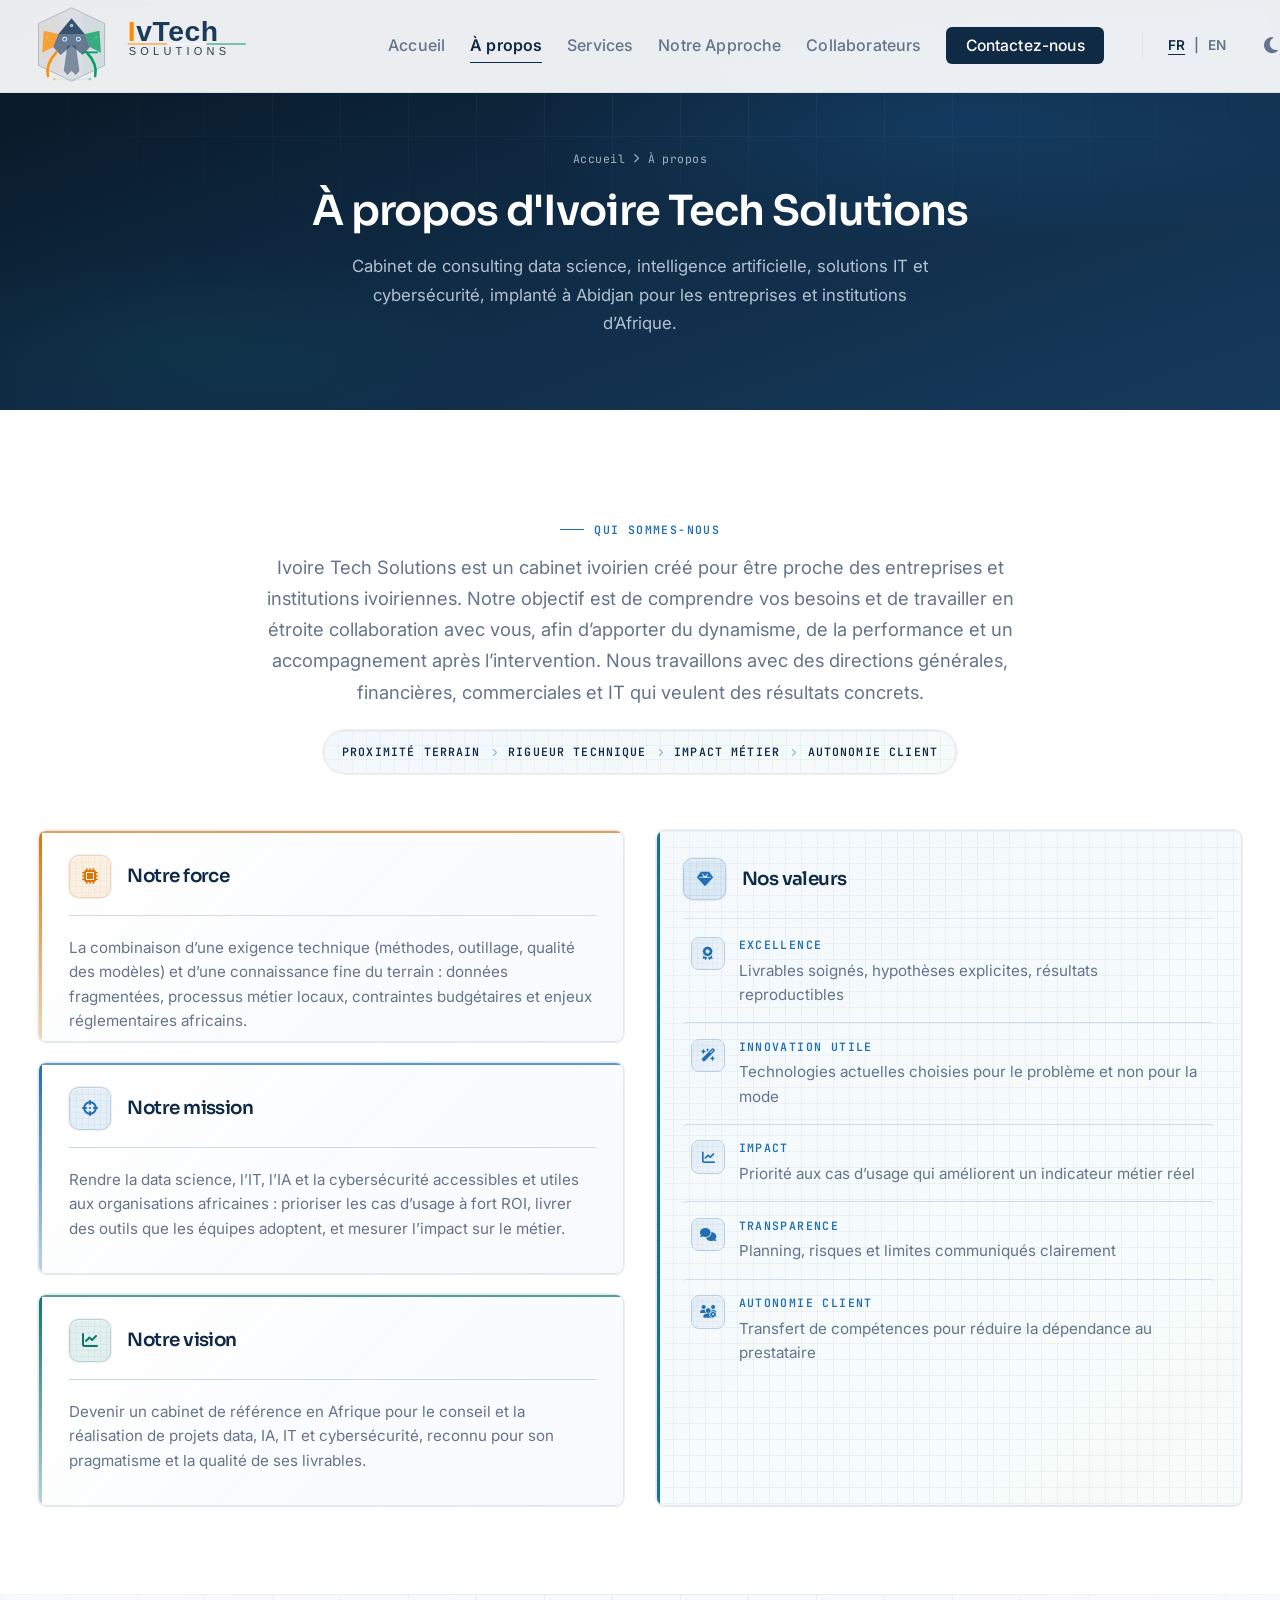
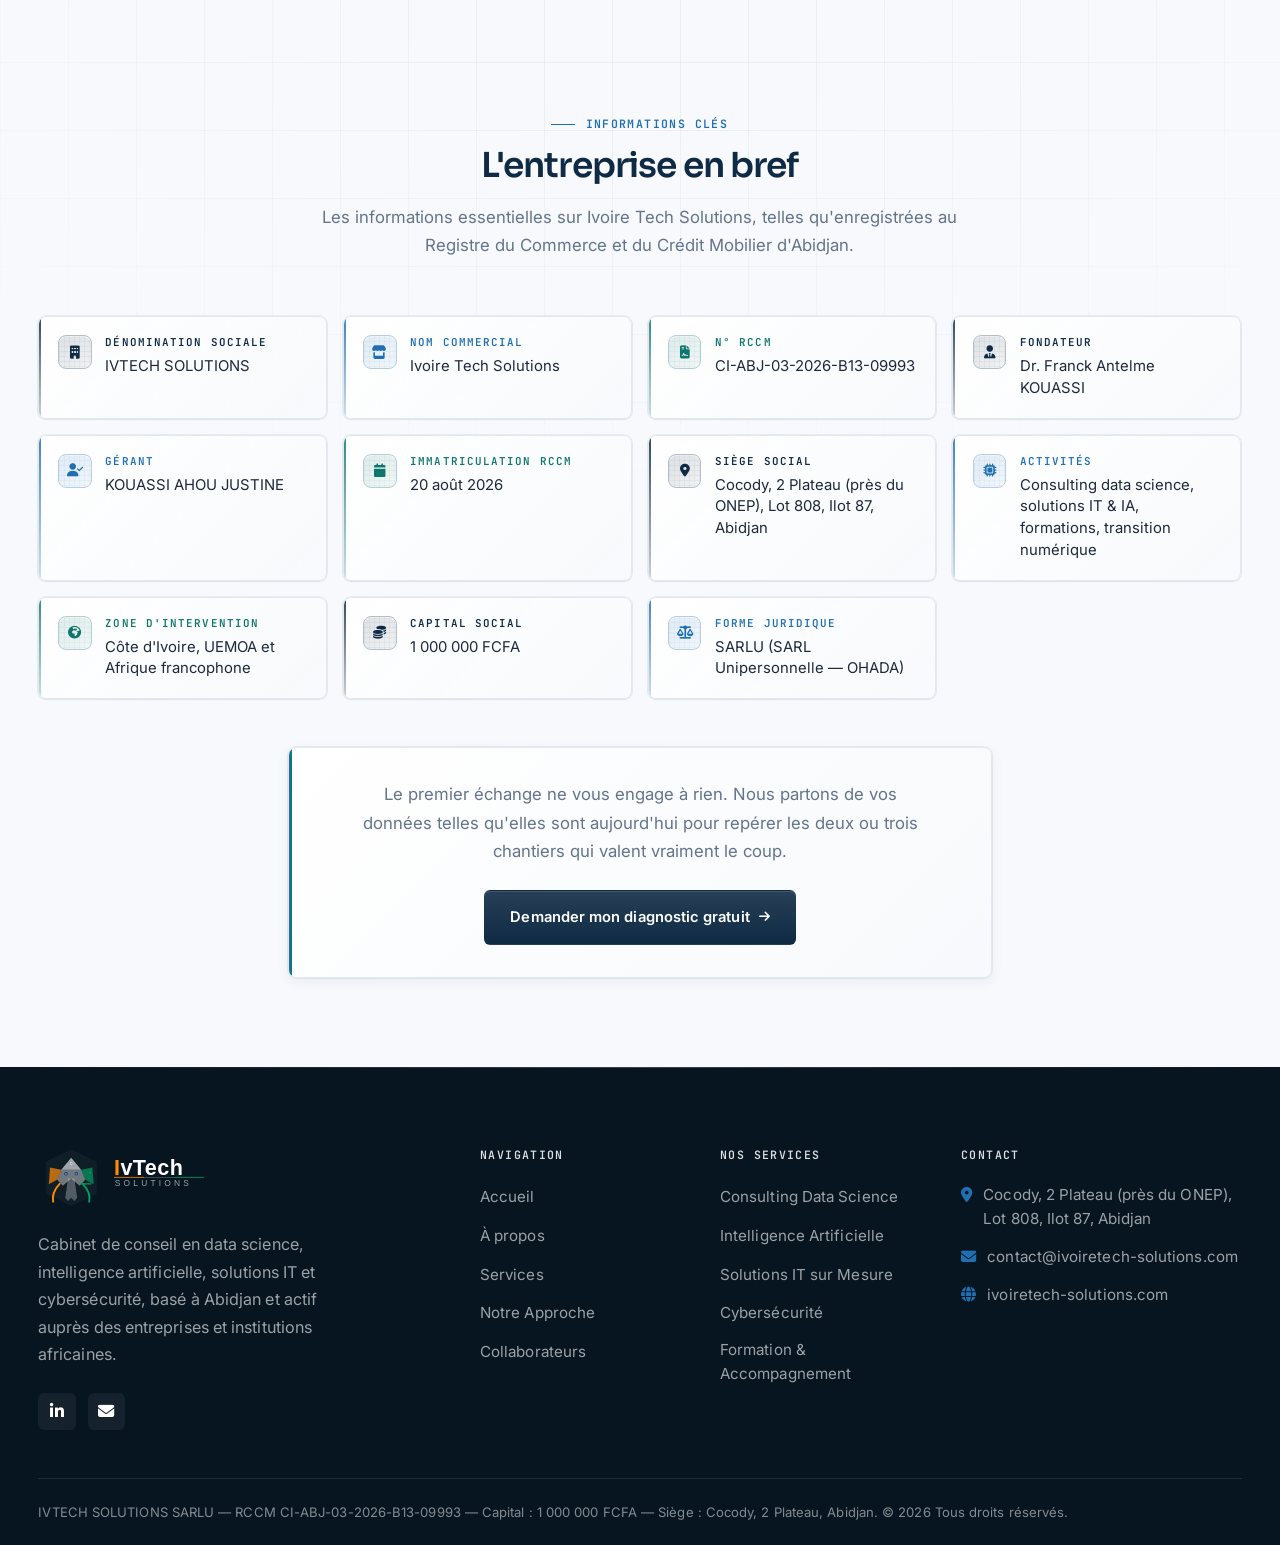
==== commit d8f1bbbd: "Shorten head office address to Cocody, 2 Plateau format. Use the preferred address line across conta" ====
--- a/a-propos.html
+++ b/a-propos.html
@@ -171,7 +171,7 @@
                     <div class="info-card info-card--tech"><span class="info-card__icon" aria-hidden="true"><i class="fas fa-user-tie"></i></span><div class="info-card__content"><strong data-i18n="info_founder">Fondateur</strong><span>Dr. Franck Antelme KOUASSI</span></div></div>
                     <div class="info-card info-card--tech"><span class="info-card__icon" aria-hidden="true"><i class="fas fa-user-check"></i></span><div class="info-card__content"><strong data-i18n="info_manager">Gérant</strong><span data-i18n="info_manager_v">KOUASSI AHOU JUSTINE</span></div></div>
                     <div class="info-card info-card--tech"><span class="info-card__icon" aria-hidden="true"><i class="fas fa-calendar"></i></span><div class="info-card__content"><strong data-i18n="info_date">Immatriculation RCCM</strong><span data-i18n="info_date_v">20 août 2026</span></div></div>
-                    <div class="info-card info-card--tech"><span class="info-card__icon" aria-hidden="true"><i class="fas fa-location-dot"></i></span><div class="info-card__content"><strong data-i18n="info_hq">Siège social</strong><span data-i18n="info_hq_v">Cocody, Adjamé 2 Plateau (près du ONEP), Lot 808, Ilot 87, Abidjan, Côte d'Ivoire</span></div></div>
+                    <div class="info-card info-card--tech"><span class="info-card__icon" aria-hidden="true"><i class="fas fa-location-dot"></i></span><div class="info-card__content"><strong data-i18n="info_hq">Siège social</strong><span data-i18n="info_hq_v">Cocody, 2 Plateau (près du ONEP), Lot 808, Ilot 87, Abidjan</span></div></div>
                     <div class="info-card info-card--tech"><span class="info-card__icon" aria-hidden="true"><i class="fas fa-microchip"></i></span><div class="info-card__content"><strong data-i18n="info_sector">Activités</strong><span data-i18n="info_sector_v">Consulting data science, solutions IT & IA, formations, transition numérique</span></div></div>
                     <div class="info-card info-card--tech"><span class="info-card__icon" aria-hidden="true"><i class="fas fa-globe-africa"></i></span><div class="info-card__content"><strong data-i18n="info_zone">Zone d'intervention</strong><span data-i18n="info_zone_v">Côte d'Ivoire, UEMOA et Afrique francophone</span></div></div>
                     <div class="info-card info-card--tech"><span class="info-card__icon" aria-hidden="true"><i class="fas fa-coins"></i></span><div class="info-card__content"><strong data-i18n="info_capital">Capital social</strong><span data-i18n="info_capital_v">1 000 000 FCFA</span></div></div>
@@ -218,14 +218,14 @@
                 </div>
                 <div class="footer__contact" data-aos="fade-up" data-aos-delay="240">
                     <h3 class="footer__title" data-i18n="ft_contact">Contact</h3>
-                    <div class="footer__contact-item"><i class="fas fa-map-marker-alt"></i><span data-i18n="cont_addr_v">Cocody, Adjamé 2 Plateau (près du ONEP), Lot 808, Ilot 87, Abidjan, Côte d'Ivoire</span></div>
+                    <div class="footer__contact-item"><i class="fas fa-map-marker-alt"></i><span data-i18n="cont_addr_v">Cocody, 2 Plateau (près du ONEP), Lot 808, Ilot 87, Abidjan</span></div>
                     <div class="footer__contact-item"><i class="fas fa-envelope"></i><a href="#" class="js-protected-email" data-e="=02bj5ycu9Wa0VHbvNXLoNWZ0Vmcp9mdpBEdjFGdu92Y" data-show-text></a></div>
                     <div class="footer__contact-item"><i class="fas fa-globe"></i><a href="https://ivoiretech-solutions.com">ivoiretech-solutions.com</a></div>
                 </div>
             </div>
             <div class="footer__bottom">
                 <div class="footer__copyright">
-                    <span data-i18n="ft_copy">IVTECH SOLUTIONS SARLU — RCCM CI-ABJ-03-2026-B13-09993 — Capital : 1 000 000 FCFA — Siège : Cocody, Adjamé 2 Plateau, Abidjan, Côte d'Ivoire.</span>
+                    <span data-i18n="ft_copy">IVTECH SOLUTIONS SARLU — RCCM CI-ABJ-03-2026-B13-09993 — Capital : 1 000 000 FCFA — Siège : Cocody, 2 Plateau, Abidjan.</span>
                     &copy; 2026 <span data-i18n="ft_rights">Tous droits réservés.</span>
                 </div>
             </div>
@@ -234,7 +234,7 @@
 
     <a href="#" class="scrollup" id="scroll-up" aria-label="Retour en haut"><i class="fas fa-arrow-up"></i></a>
     <script src="assets/js/security.js?v=20260822"></script>
-    <script src="assets/js/i18n.js?v=20260824-rccm"></script>
+    <script src="assets/js/i18n.js?v=20260824-addr"></script>
     <script src="assets/js/main.js?v=20260823-clean"></script>
 </body>
 </html>
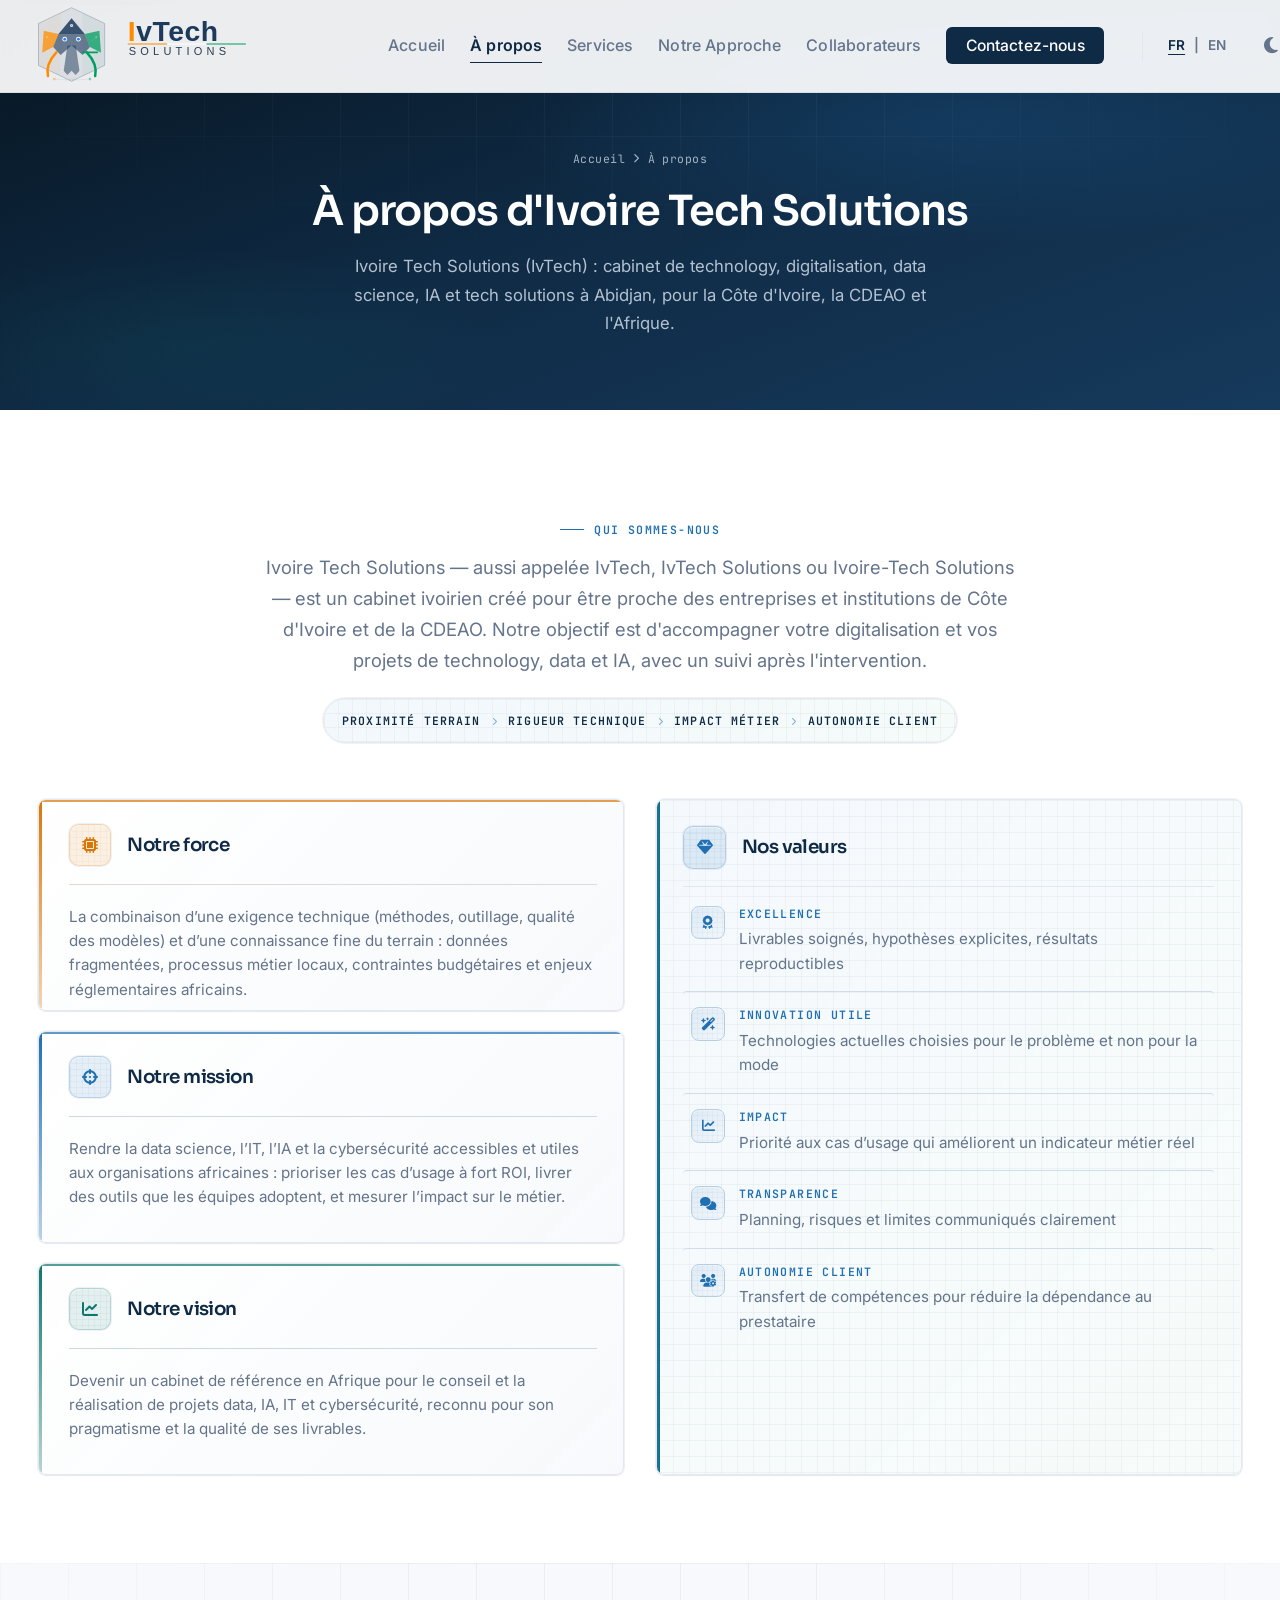
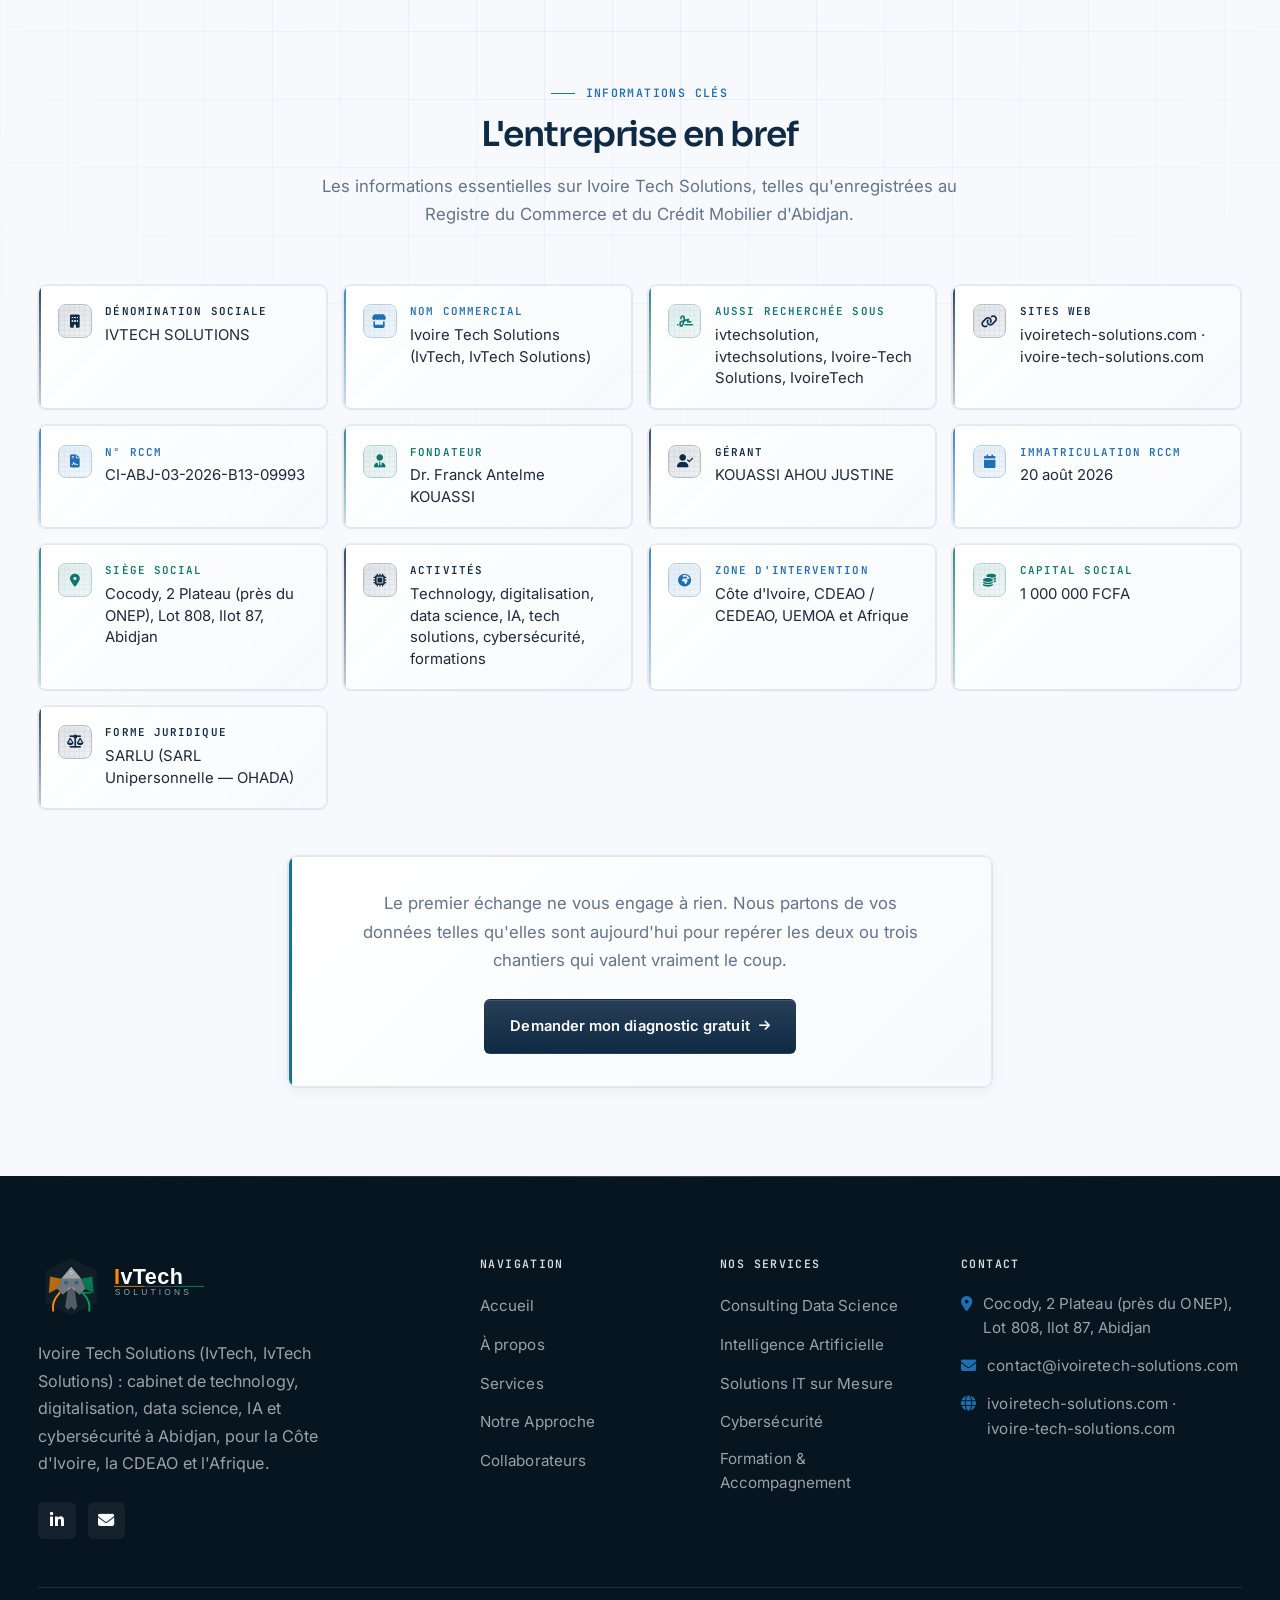
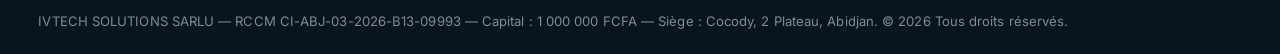
==== commit f9a8cf28: "Strengthen regional and brand SEO for Côte d'Ivoire, ECOWAS and Africa. Add alternate names, geo cov" ====
--- a/a-propos.html
+++ b/a-propos.html
@@ -3,25 +3,46 @@
 <head>
     <meta charset="UTF-8">
     <meta name="viewport" content="width=device-width, initial-scale=1.0">
-    <title>À propos — Ivoire Tech Solutions</title>
-    <meta name="description" content="Mission, vision, valeurs et informations clés d'Ivoire Tech Solutions, cabinet de conseil en data science, IA, solutions IT et cybersécurité basé à Abidjan.">
+    <title>IvTech Solutions — Cabinet tech &amp; IA à Abidjan, Côte d'Ivoire</title>
+    <meta name="description" content="Ivoire Tech Solutions (IvTech, ivtechsolutions, Ivoire-Tech Solutions) : cabinet ivoirien de digitalisation, technology et IA à Abidjan, actif en CDEAO et en Afrique.">
     <meta name="author" content="Ivoire Tech Solutions">
+    <meta name="keywords" content="IvTech Solutions, Ivoire Tech Solutions, ivtechsolution, ivtechsolutions, ivoire-tech-solutions, cabinet tech Abidjan, digitalisation Côte d'Ivoire, CDEAO">
+    <meta name="geo.region" content="CI-AB">
+    <meta name="geo.placename" content="Abidjan, Côte d'Ivoire">
     <meta name="theme-color" content="#1B3A5C">
     <link rel="canonical" href="https://ivoiretech-solutions.com/a-propos.html">
+    <link rel="alternate" hreflang="fr" href="https://ivoiretech-solutions.com/a-propos.html">
+    <link rel="alternate" hreflang="en" href="https://ivoiretech-solutions.com/a-propos.html">
+    <link rel="alternate" hreflang="x-default" href="https://ivoiretech-solutions.com/a-propos.html">
+
+    <!-- Google Analytics 4 -->
+    <script async src="https://www.googletagmanager.com/gtag/js?id=G-QCHPCYMG7C"></script>
+    <script>
+      window.dataLayer = window.dataLayer || [];
+      function gtag(){dataLayer.push(arguments);}
+      gtag('js', new Date());
+      gtag('config', 'G-QCHPCYMG7C');
+    </script>
 
     <!-- Open Graph / Twitter -->
     <meta property="og:type" content="website">
-    <meta property="og:title" content="À propos — Ivoire Tech Solutions">
+    <meta property="og:title" content="IvTech Solutions — Cabinet tech &amp; IA à Abidjan, Côte d'Ivoire">
+    <meta property="og:locale:alternate" content="en_US">
     <meta property="og:description" content="Mission, vision et valeurs d'Ivoire Tech Solutions, cabinet de conseil en data science, IA et solutions IT.">
     <meta property="og:url" content="https://ivoiretech-solutions.com/a-propos.html">
-    <meta property="og:image" content="https://ivoiretech-solutions.com/assets/images/IvTech-Logo-Symbole-Couleur.svg">
+    <meta property="og:image" content="https://ivoiretech-solutions.com/assets/images/og-banner.jpg">
+    <meta property="og:image:width" content="1200">
+    <meta property="og:image:height" content="630">
     <meta property="og:locale" content="fr_FR">
     <meta name="twitter:card" content="summary_large_image">
-    <meta name="twitter:title" content="À propos — Ivoire Tech Solutions">
+    <meta name="twitter:title" content="Cabinet data science &amp; IA à Abidjan — Ivoire Tech Solutions">
     <meta name="twitter:description" content="Mission, vision et valeurs d'Ivoire Tech Solutions, cabinet de conseil en data science, IA et solutions IT.">
+    <meta name="twitter:image" content="https://ivoiretech-solutions.com/assets/images/og-banner.jpg">
 
     <!-- Favicon -->
     <link rel="icon" type="image/svg+xml" href="assets/images/IvTech-Logo-Favicon.svg">
+    <link rel="icon" type="image/png" sizes="32x32" href="assets/images/IvTech-Logo-Favicon.png">
+    <link rel="apple-touch-icon" href="assets/images/apple-touch-icon.png">
 
     <!-- Fonts -->
     <link rel="preconnect" href="https://fonts.googleapis.com">
@@ -41,7 +62,7 @@
     {
       "@context": "https://schema.org",
       "@type": "WebPage",
-      "name": "À propos — Ivoire Tech Solutions",
+      "name": "Cabinet data science & IA à Abidjan — Ivoire Tech Solutions",
       "description": "Mission, vision et valeurs d'Ivoire Tech Solutions, cabinet de conseil en data science, IA et solutions IT basé à Abidjan.",
       "url": "https://ivoiretech-solutions.com/a-propos.html",
       "isPartOf": { "@type": "WebSite", "name": "Ivoire Tech Solutions", "url": "https://ivoiretech-solutions.com/" },
@@ -166,7 +187,9 @@
                 </div>
                 <div class="info-cards info-cards--tech" data-aos="fade-up">
                     <div class="info-card info-card--tech"><span class="info-card__icon" aria-hidden="true"><i class="fas fa-building"></i></span><div class="info-card__content"><strong data-i18n="info_legal_name">Dénomination sociale</strong><span data-i18n="info_legal_name_v">IVTECH SOLUTIONS</span></div></div>
-                    <div class="info-card info-card--tech"><span class="info-card__icon" aria-hidden="true"><i class="fas fa-store"></i></span><div class="info-card__content"><strong data-i18n="info_brand">Nom commercial</strong><span data-i18n="info_brand_v">Ivoire Tech Solutions</span></div></div>
+                    <div class="info-card info-card--tech"><span class="info-card__icon" aria-hidden="true"><i class="fas fa-store"></i></span><div class="info-card__content"><strong data-i18n="info_brand">Nom commercial</strong><span data-i18n="info_brand_v">Ivoire Tech Solutions (IvTech, IvTech Solutions)</span></div></div>
+                    <div class="info-card info-card--tech"><span class="info-card__icon" aria-hidden="true"><i class="fas fa-signature"></i></span><div class="info-card__content"><strong data-i18n="info_aliases">Aussi recherchée sous</strong><span data-i18n="info_aliases_v">ivtechsolution, ivtechsolutions, Ivoire-Tech Solutions, IvoireTech</span></div></div>
+                    <div class="info-card info-card--tech"><span class="info-card__icon" aria-hidden="true"><i class="fas fa-link"></i></span><div class="info-card__content"><strong data-i18n="info_sites">Sites web</strong><span data-i18n="info_sites_v">ivoiretech-solutions.com · ivoire-tech-solutions.com</span></div></div>
                     <div class="info-card info-card--tech"><span class="info-card__icon" aria-hidden="true"><i class="fas fa-file-contract"></i></span><div class="info-card__content"><strong data-i18n="info_rccm">N° RCCM</strong><span data-i18n="info_rccm_v">CI-ABJ-03-2026-B13-09993</span></div></div>
                     <div class="info-card info-card--tech"><span class="info-card__icon" aria-hidden="true"><i class="fas fa-user-tie"></i></span><div class="info-card__content"><strong data-i18n="info_founder">Fondateur</strong><span>Dr. Franck Antelme KOUASSI</span></div></div>
                     <div class="info-card info-card--tech"><span class="info-card__icon" aria-hidden="true"><i class="fas fa-user-check"></i></span><div class="info-card__content"><strong data-i18n="info_manager">Gérant</strong><span data-i18n="info_manager_v">KOUASSI AHOU JUSTINE</span></div></div>
@@ -190,7 +213,7 @@
             <div class="footer__top">
                 <div class="footer__about" data-aos="fade-up">
                     <a href="index.html" class="footer__logo"><img src="assets/images/IvTech-Logo-Horizontal-FondSombre.svg" alt="Ivoire Tech Solutions"></a>
-                    <p data-i18n="ft_desc">Cabinet de conseil en data science, intelligence artificielle et solutions IT, basé à Abidjan et actif auprès des entreprises et institutions africaines.</p>
+                    <p data-i18n="ft_desc">Ivoire Tech Solutions (IvTech, IvTech Solutions) : cabinet de technology, digitalisation, data science, IA et cybersécurité à Abidjan, pour la Côte d'Ivoire, la CDEAO et l'Afrique.</p>
                     <div class="footer__social">
                         <a href="https://linkedin.com/company/ivtech-solutions" target="_blank" rel="noopener" aria-label="LinkedIn"><i class="fab fa-linkedin-in"></i></a>
                         <a href="#" class="js-protected-email" data-e="=02bj5ycu9Wa0VHbvNXLoNWZ0Vmcp9mdpBEdjFGdu92Y" aria-label="Email"><i class="fas fa-envelope"></i></a>
@@ -220,7 +243,7 @@
                     <h3 class="footer__title" data-i18n="ft_contact">Contact</h3>
                     <div class="footer__contact-item"><i class="fas fa-map-marker-alt"></i><span data-i18n="cont_addr_v">Cocody, 2 Plateau (près du ONEP), Lot 808, Ilot 87, Abidjan</span></div>
                     <div class="footer__contact-item"><i class="fas fa-envelope"></i><a href="#" class="js-protected-email" data-e="=02bj5ycu9Wa0VHbvNXLoNWZ0Vmcp9mdpBEdjFGdu92Y" data-show-text></a></div>
-                    <div class="footer__contact-item"><i class="fas fa-globe"></i><a href="https://ivoiretech-solutions.com">ivoiretech-solutions.com</a></div>
+                    <div class="footer__contact-item"><i class="fas fa-globe"></i><span><a href="https://ivoiretech-solutions.com">ivoiretech-solutions.com</a> · <a href="https://ivoire-tech-solutions.com">ivoire-tech-solutions.com</a></span></div>
                 </div>
             </div>
             <div class="footer__bottom">
@@ -234,7 +257,7 @@
 
     <a href="#" class="scrollup" id="scroll-up" aria-label="Retour en haut"><i class="fas fa-arrow-up"></i></a>
     <script src="assets/js/security.js?v=20260822"></script>
-    <script src="assets/js/i18n.js?v=20260824-addr"></script>
+    <script src="assets/js/i18n.js?v=20260901-geo"></script>
     <script src="assets/js/main.js?v=20260823-clean"></script>
 </body>
 </html>
--- a/assets/css/style.css
+++ b/assets/css/style.css
@@ -3685,6 +3685,122 @@
     margin-top: 3rem;
 }
 
+.faq-section {
+    background: var(--light-color);
+}
+
+.faq-list {
+    max-width: 48rem;
+    margin: 0 auto;
+    display: flex;
+    flex-direction: column;
+    gap: 0.75rem;
+}
+
+.faq-item {
+    background: var(--white);
+    border: 1px solid var(--gray-200);
+    border-radius: var(--border-radius-md);
+    box-shadow: var(--shadow-sm);
+    overflow: hidden;
+}
+
+.faq-item summary {
+    cursor: pointer;
+    list-style: none;
+    padding: 1.1rem 1.35rem;
+    font-family: var(--heading-font);
+    font-weight: var(--font-semi-bold);
+    color: var(--primary-color);
+    display: flex;
+    align-items: center;
+    justify-content: space-between;
+    gap: 1rem;
+}
+
+.faq-item summary::-webkit-details-marker {
+    display: none;
+}
+
+.faq-item summary::after {
+    content: '+';
+    flex-shrink: 0;
+    width: 1.5rem;
+    height: 1.5rem;
+    border-radius: 50%;
+    border: 1px solid var(--gray-300);
+    display: inline-flex;
+    align-items: center;
+    justify-content: center;
+    font-size: 1.05rem;
+    line-height: 1;
+    color: var(--primary-color);
+}
+
+.faq-item[open] summary::after {
+    content: '–';
+}
+
+.faq-item p {
+    margin: 0;
+    padding: 0 1.35rem 1.2rem;
+    color: var(--text-light);
+    line-height: 1.65;
+}
+
+.dark-theme .faq-section {
+    background: var(--primary-dark);
+}
+
+.dark-theme .faq-item {
+    background: var(--card-bg, #0f1b29);
+    border-color: rgba(148, 190, 235, 0.14);
+}
+
+.dark-theme .faq-item summary {
+    color: #E2ECF7;
+}
+
+.dark-theme .faq-item summary::after {
+    border-color: rgba(148, 190, 235, 0.28);
+    color: #E2ECF7;
+}
+
+.geo-chips {
+    display: flex;
+    flex-wrap: wrap;
+    justify-content: center;
+    gap: 0.55rem;
+    list-style: none;
+    margin: 0 auto 1.25rem;
+    padding: 0;
+    max-width: 48rem;
+}
+
+.geo-chips li {
+    padding: 0.4rem 0.85rem;
+    border-radius: 999px;
+    background: var(--white);
+    border: 1px solid var(--gray-200);
+    color: var(--primary-color);
+    font-size: 0.875rem;
+    font-weight: var(--font-medium);
+}
+
+.geo-sites {
+    text-align: center;
+    color: var(--text-light);
+    font-size: 0.95rem;
+    margin: 0 auto;
+    max-width: 40rem;
+}
+
+.dark-theme .geo-chips li {
+    background: var(--card-bg, #0f1b29);
+    border-color: rgba(148, 190, 235, 0.14);
+    color: #E2ECF7;
+}
+
 @media (max-width: 992px) {
     .services__grid { grid-template-columns: 1fr; }
     .services-page .sectors-grid { grid-template-columns: repeat(2, 1fr); }
@@ -4573,6 +4689,43 @@
     border-color: var(--profile-accent);
 }
 
+.member__cv-btn,
+.home-team-cv-btn {
+    display: inline-flex;
+    align-items: center;
+    justify-content: center;
+    gap: 0.45rem;
+    margin-top: 0.85rem;
+    padding: 0.55rem 0.95rem;
+    border-radius: var(--border-radius-sm);
+    border: 1px solid color-mix(in srgb, var(--primary-color) 22%, var(--gray-200));
+    background: color-mix(in srgb, var(--primary-color) 5%, #fff);
+    color: var(--primary-color);
+    font-size: 0.84rem;
+    font-weight: var(--font-semi-bold);
+    line-height: 1.2;
+    text-align: center;
+    transition: var(--transition);
+}
+
+.member__cv-btn:hover,
+.home-team-cv-btn:hover {
+    background: var(--primary-color);
+    border-color: var(--primary-color);
+    color: #fff;
+    transform: translateY(-1px);
+    box-shadow: var(--shadow-sm);
+}
+
+.team-page .collab-profile--founder .member__cv-btn {
+    width: 100%;
+    max-width: 15rem;
+}
+
+.home-team-cv-btn {
+    margin-top: 0.65rem;
+}
+
 .team-page .collab-profile__body {
     position: relative;
     z-index: 1;
@@ -5777,7 +5930,14 @@
 }
 
 .home-page .home-team-highlights__contact {
-    align-items: center;
+    align-items: flex-start;
+}
+
+.home-page .home-team-contact-block {
+    display: flex;
+    flex-direction: column;
+    align-items: flex-start;
+    gap: 0.15rem;
 }
 
 .home-page .home-team-contact {
@@ -6778,3 +6938,90 @@
 .media-card__link {
     text-shadow: 0 1px 14px rgba(5, 16, 26, 0.55);
 }
+
+/* ===== Page CV fondateur (consultation en ligne) ===== */
+.cv-page__main {
+    padding-top: 6.5rem;
+    padding-bottom: 2rem;
+    min-height: calc(100vh - 8rem);
+    background: var(--light-color);
+}
+
+.cv-page__toolbar {
+    display: flex;
+    flex-wrap: wrap;
+    align-items: center;
+    justify-content: space-between;
+    gap: 0.75rem 1.25rem;
+    margin-bottom: 1rem;
+}
+
+.cv-page__back {
+    display: inline-flex;
+    align-items: center;
+    gap: 0.45rem;
+    font-weight: var(--font-semi-bold);
+    color: var(--primary-color);
+}
+
+.cv-page__back:hover {
+    color: var(--accent-color);
+}
+
+.cv-page__note {
+    margin: 0;
+    font-size: 0.84rem;
+    color: var(--text-muted);
+}
+
+.cv-page__viewer {
+    background: #fff;
+    border: 1px solid var(--gray-200);
+    border-radius: var(--border-radius-md);
+    box-shadow: var(--shadow-md);
+    overflow: hidden;
+}
+
+.cv-page__frame {
+    display: block;
+    width: 100%;
+    min-height: calc(100vh - 12rem);
+    border: 0;
+    background: #fff;
+}
+
+.footer--compact {
+    padding-top: 1.25rem;
+}
+
+.footer--compact .footer__bottom {
+    padding-top: 0;
+    border-top: none;
+}
+
+.dark-theme .cv-page__main {
+    background: var(--dark-bg, #0a1c2e);
+}
+
+.dark-theme .cv-page__viewer {
+    background: #0f1b29;
+    border-color: rgba(148, 190, 235, 0.14);
+}
+
+@media (max-width: 768px) {
+    .cv-page__main {
+        padding-top: 5.75rem;
+    }
+
+    .cv-page__frame {
+        min-height: calc(100vh - 10rem);
+    }
+}
+
+@media print {
+    .cv-page .header,
+    .cv-page .footer,
+    .cv-page__toolbar {
+        display: none !important;
+    }
+}
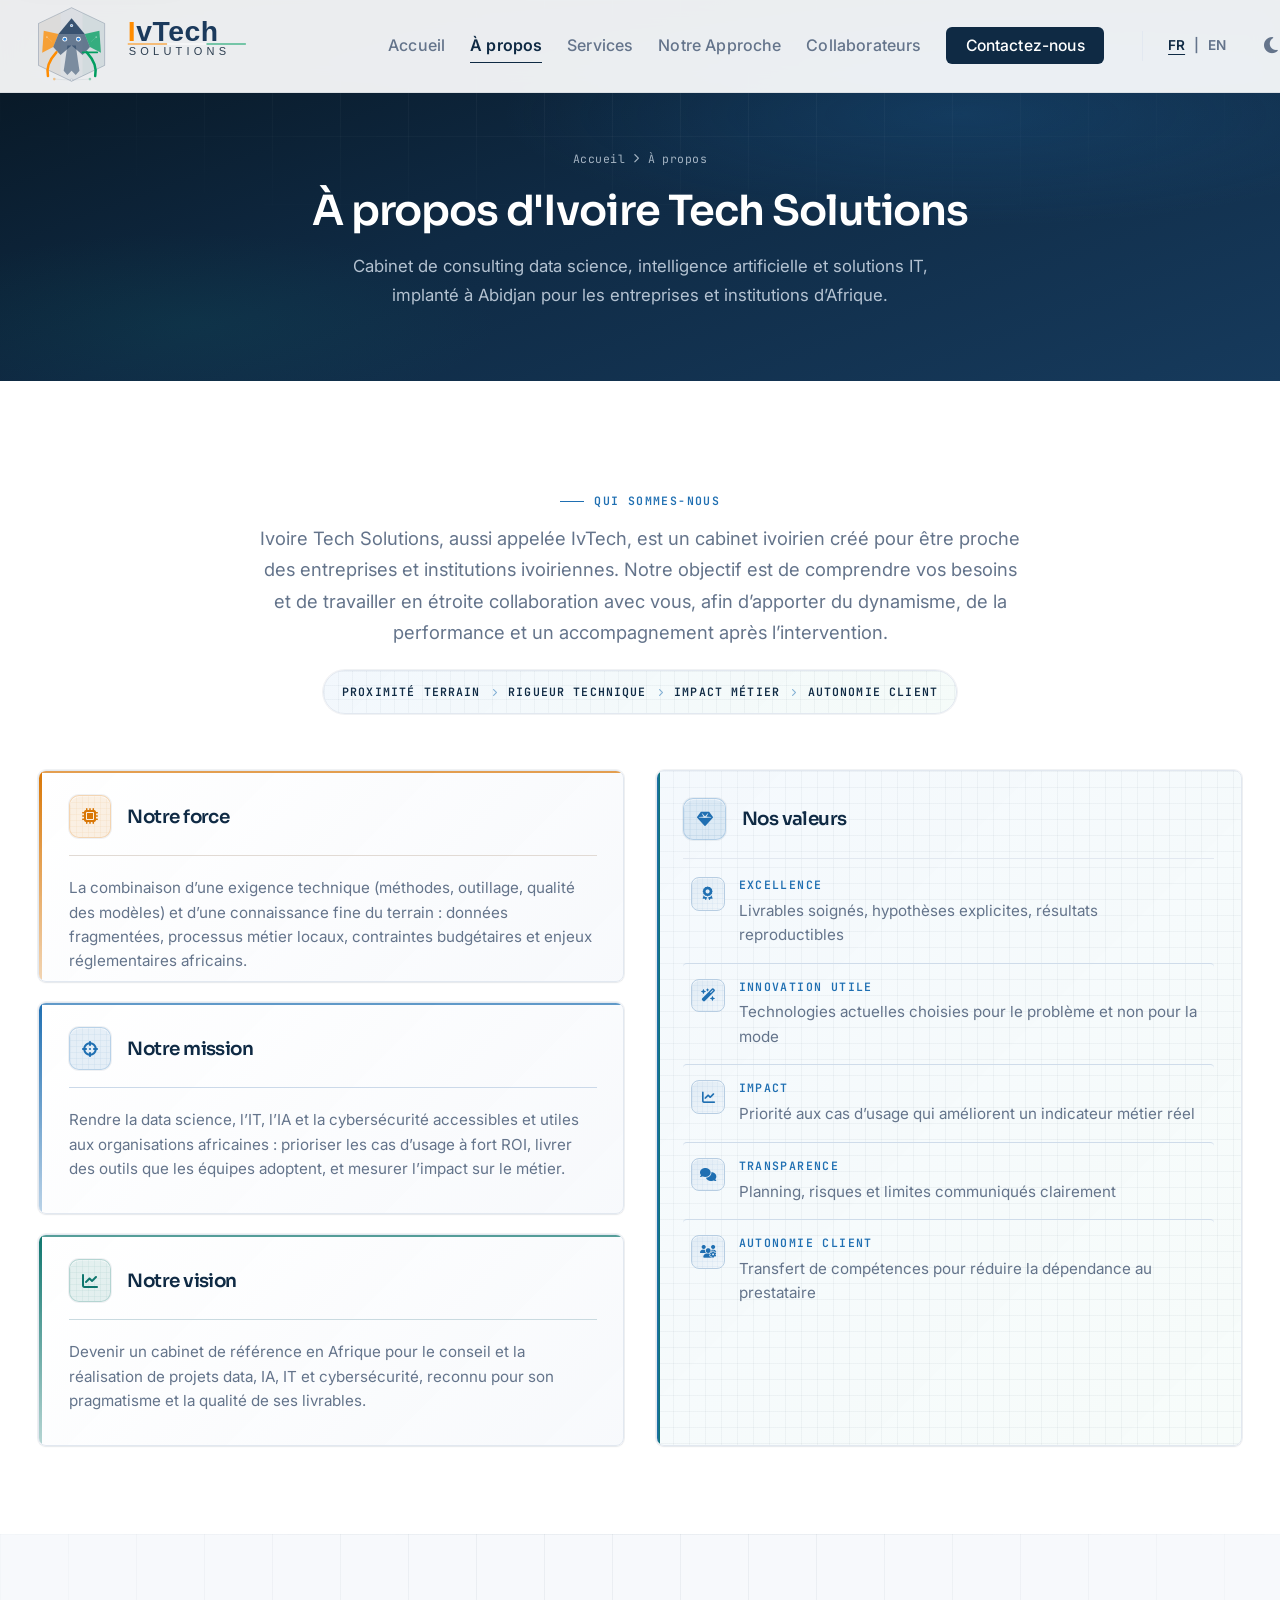
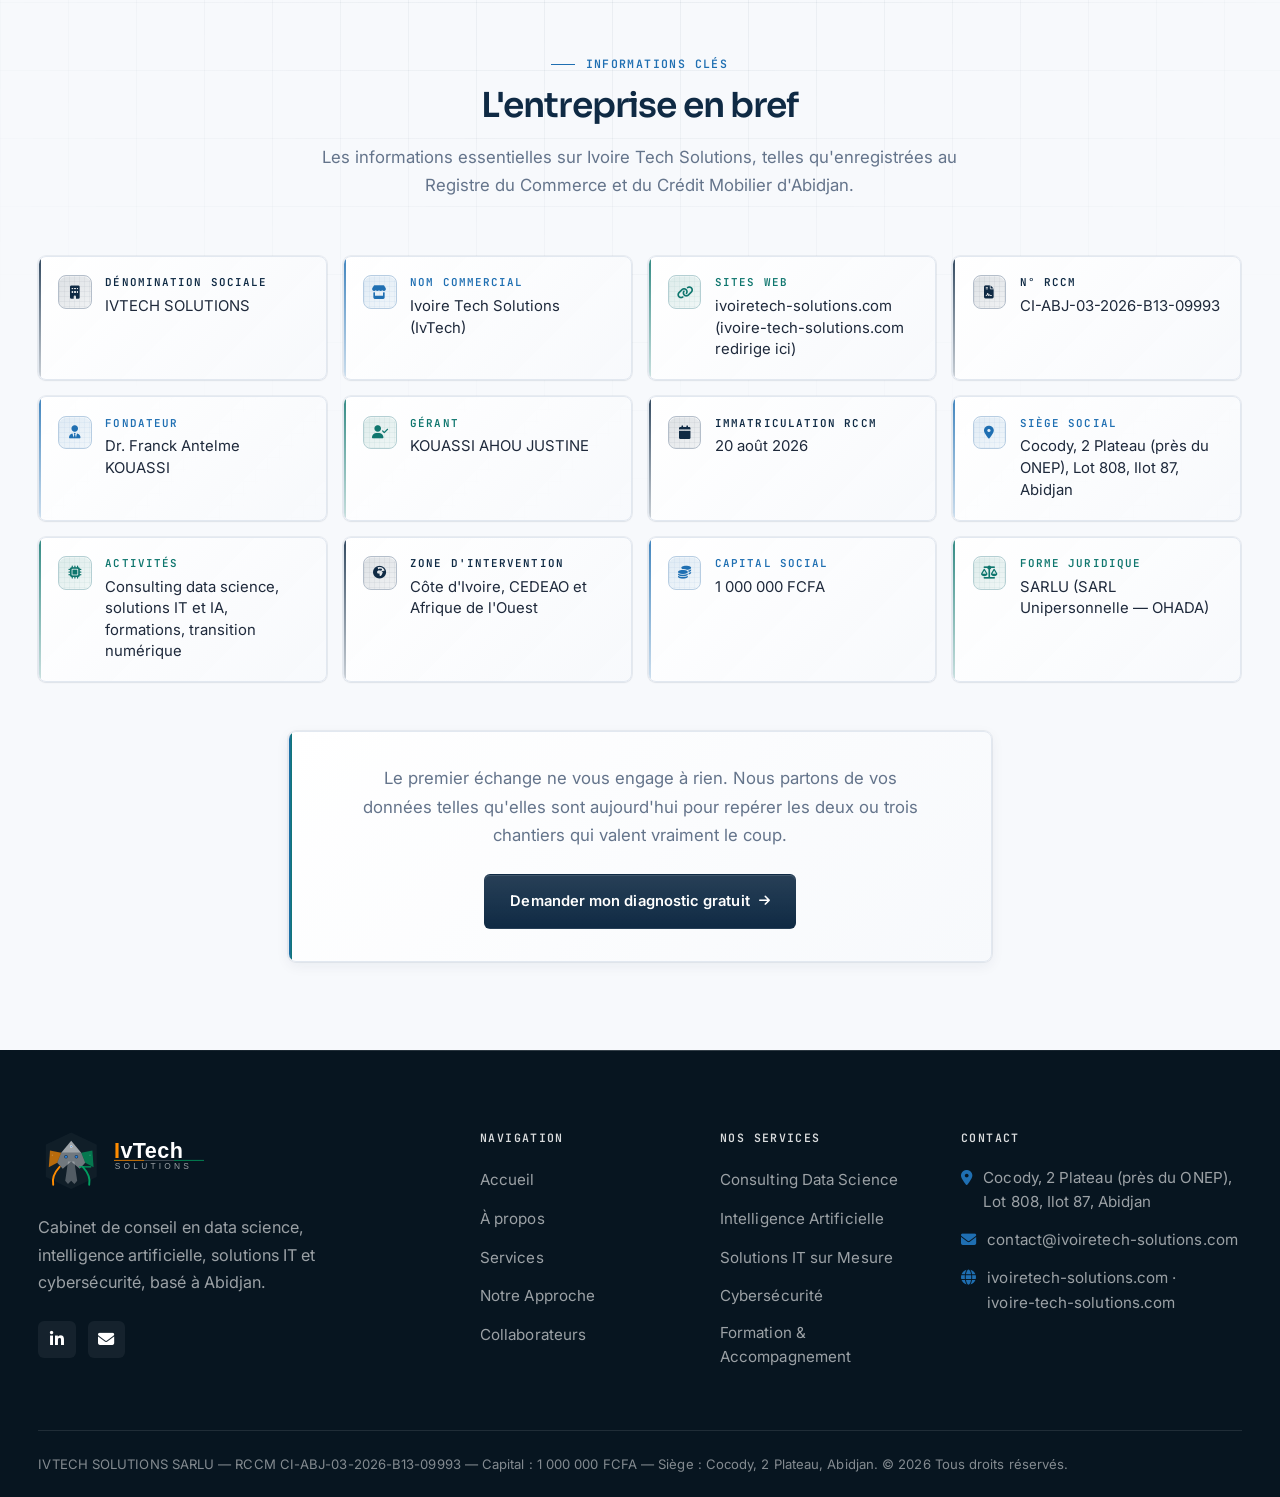
==== commit 47302c7f: "Clean on-page SEO so Google can rank pages, not just images. Remove keyword stuffing and invalid bil" ====
--- a/a-propos.html
+++ b/a-propos.html
@@ -3,16 +3,13 @@
 <head>
     <meta charset="UTF-8">
     <meta name="viewport" content="width=device-width, initial-scale=1.0">
-    <title>IvTech Solutions — Cabinet tech &amp; IA à Abidjan, Côte d'Ivoire</title>
-    <meta name="description" content="Ivoire Tech Solutions (IvTech, ivtechsolutions, Ivoire-Tech Solutions) : cabinet ivoirien de digitalisation, technology et IA à Abidjan, actif en CDEAO et en Afrique.">
+    <title>À propos — Ivoire Tech Solutions, cabinet data et IA à Abidjan</title>
+    <meta name="description" content="Ivoire Tech Solutions, aussi appelée IvTech, est un cabinet ivoirien de data science, IA et solutions IT basé à Abidjan.">
     <meta name="author" content="Ivoire Tech Solutions">
-    <meta name="keywords" content="IvTech Solutions, Ivoire Tech Solutions, ivtechsolution, ivtechsolutions, ivoire-tech-solutions, cabinet tech Abidjan, digitalisation Côte d'Ivoire, CDEAO">
-    <meta name="geo.region" content="CI-AB">
-    <meta name="geo.placename" content="Abidjan, Côte d'Ivoire">
+    <meta name="robots" content="index, follow, max-image-preview:large, max-snippet:-1, max-video-preview:-1">
     <meta name="theme-color" content="#1B3A5C">
     <link rel="canonical" href="https://ivoiretech-solutions.com/a-propos.html">
     <link rel="alternate" hreflang="fr" href="https://ivoiretech-solutions.com/a-propos.html">
-    <link rel="alternate" hreflang="en" href="https://ivoiretech-solutions.com/a-propos.html">
     <link rel="alternate" hreflang="x-default" href="https://ivoiretech-solutions.com/a-propos.html">
 
     <!-- Google Analytics 4 -->
@@ -26,7 +23,8 @@
 
     <!-- Open Graph / Twitter -->
     <meta property="og:type" content="website">
-    <meta property="og:title" content="IvTech Solutions — Cabinet tech &amp; IA à Abidjan, Côte d'Ivoire">
+    <meta property="og:title" content="À propos — Ivoire Tech Solutions, cabinet data et IA à Abidjan">
+    <meta property="og:image:alt" content="Ivoire Tech Solutions — cabinet data et IA à Abidjan">
     <meta property="og:locale:alternate" content="en_US">
     <meta property="og:description" content="Mission, vision et valeurs d'Ivoire Tech Solutions, cabinet de conseil en data science, IA et solutions IT.">
     <meta property="og:url" content="https://ivoiretech-solutions.com/a-propos.html">
@@ -35,7 +33,7 @@
     <meta property="og:image:height" content="630">
     <meta property="og:locale" content="fr_FR">
     <meta name="twitter:card" content="summary_large_image">
-    <meta name="twitter:title" content="Cabinet data science &amp; IA à Abidjan — Ivoire Tech Solutions">
+    <meta name="twitter:title" content="À propos — Ivoire Tech Solutions">
     <meta name="twitter:description" content="Mission, vision et valeurs d'Ivoire Tech Solutions, cabinet de conseil en data science, IA et solutions IT.">
     <meta name="twitter:image" content="https://ivoiretech-solutions.com/assets/images/og-banner.jpg">
 
@@ -187,9 +185,8 @@
                 </div>
                 <div class="info-cards info-cards--tech" data-aos="fade-up">
                     <div class="info-card info-card--tech"><span class="info-card__icon" aria-hidden="true"><i class="fas fa-building"></i></span><div class="info-card__content"><strong data-i18n="info_legal_name">Dénomination sociale</strong><span data-i18n="info_legal_name_v">IVTECH SOLUTIONS</span></div></div>
-                    <div class="info-card info-card--tech"><span class="info-card__icon" aria-hidden="true"><i class="fas fa-store"></i></span><div class="info-card__content"><strong data-i18n="info_brand">Nom commercial</strong><span data-i18n="info_brand_v">Ivoire Tech Solutions (IvTech, IvTech Solutions)</span></div></div>
-                    <div class="info-card info-card--tech"><span class="info-card__icon" aria-hidden="true"><i class="fas fa-signature"></i></span><div class="info-card__content"><strong data-i18n="info_aliases">Aussi recherchée sous</strong><span data-i18n="info_aliases_v">ivtechsolution, ivtechsolutions, Ivoire-Tech Solutions, IvoireTech</span></div></div>
-                    <div class="info-card info-card--tech"><span class="info-card__icon" aria-hidden="true"><i class="fas fa-link"></i></span><div class="info-card__content"><strong data-i18n="info_sites">Sites web</strong><span data-i18n="info_sites_v">ivoiretech-solutions.com · ivoire-tech-solutions.com</span></div></div>
+                    <div class="info-card info-card--tech"><span class="info-card__icon" aria-hidden="true"><i class="fas fa-store"></i></span><div class="info-card__content"><strong data-i18n="info_brand">Nom commercial</strong><span data-i18n="info_brand_v">Ivoire Tech Solutions (IvTech)</span></div></div>
+                    <div class="info-card info-card--tech"><span class="info-card__icon" aria-hidden="true"><i class="fas fa-link"></i></span><div class="info-card__content"><strong data-i18n="info_sites">Sites web</strong><span data-i18n="info_sites_v">ivoiretech-solutions.com (ivoire-tech-solutions.com redirige ici)</span></div></div>
                     <div class="info-card info-card--tech"><span class="info-card__icon" aria-hidden="true"><i class="fas fa-file-contract"></i></span><div class="info-card__content"><strong data-i18n="info_rccm">N° RCCM</strong><span data-i18n="info_rccm_v">CI-ABJ-03-2026-B13-09993</span></div></div>
                     <div class="info-card info-card--tech"><span class="info-card__icon" aria-hidden="true"><i class="fas fa-user-tie"></i></span><div class="info-card__content"><strong data-i18n="info_founder">Fondateur</strong><span>Dr. Franck Antelme KOUASSI</span></div></div>
                     <div class="info-card info-card--tech"><span class="info-card__icon" aria-hidden="true"><i class="fas fa-user-check"></i></span><div class="info-card__content"><strong data-i18n="info_manager">Gérant</strong><span data-i18n="info_manager_v">KOUASSI AHOU JUSTINE</span></div></div>
@@ -213,7 +210,7 @@
             <div class="footer__top">
                 <div class="footer__about" data-aos="fade-up">
                     <a href="index.html" class="footer__logo"><img src="assets/images/IvTech-Logo-Horizontal-FondSombre.svg" alt="Ivoire Tech Solutions"></a>
-                    <p data-i18n="ft_desc">Ivoire Tech Solutions (IvTech, IvTech Solutions) : cabinet de technology, digitalisation, data science, IA et cybersécurité à Abidjan, pour la Côte d'Ivoire, la CDEAO et l'Afrique.</p>
+                    <p data-i18n="ft_desc">Cabinet de conseil en data science, intelligence artificielle, solutions IT et cybersécurité, basé à Abidjan.</p>
                     <div class="footer__social">
                         <a href="https://linkedin.com/company/ivtech-solutions" target="_blank" rel="noopener" aria-label="LinkedIn"><i class="fab fa-linkedin-in"></i></a>
                         <a href="#" class="js-protected-email" data-e="=02bj5ycu9Wa0VHbvNXLoNWZ0Vmcp9mdpBEdjFGdu92Y" aria-label="Email"><i class="fas fa-envelope"></i></a>
@@ -257,7 +254,7 @@
 
     <a href="#" class="scrollup" id="scroll-up" aria-label="Retour en haut"><i class="fas fa-arrow-up"></i></a>
     <script src="assets/js/security.js?v=20260822"></script>
-    <script src="assets/js/i18n.js?v=20260901-geo"></script>
+    <script src="assets/js/i18n.js?v=20260902-seo"></script>
     <script src="assets/js/main.js?v=20260823-clean"></script>
 </body>
 </html>
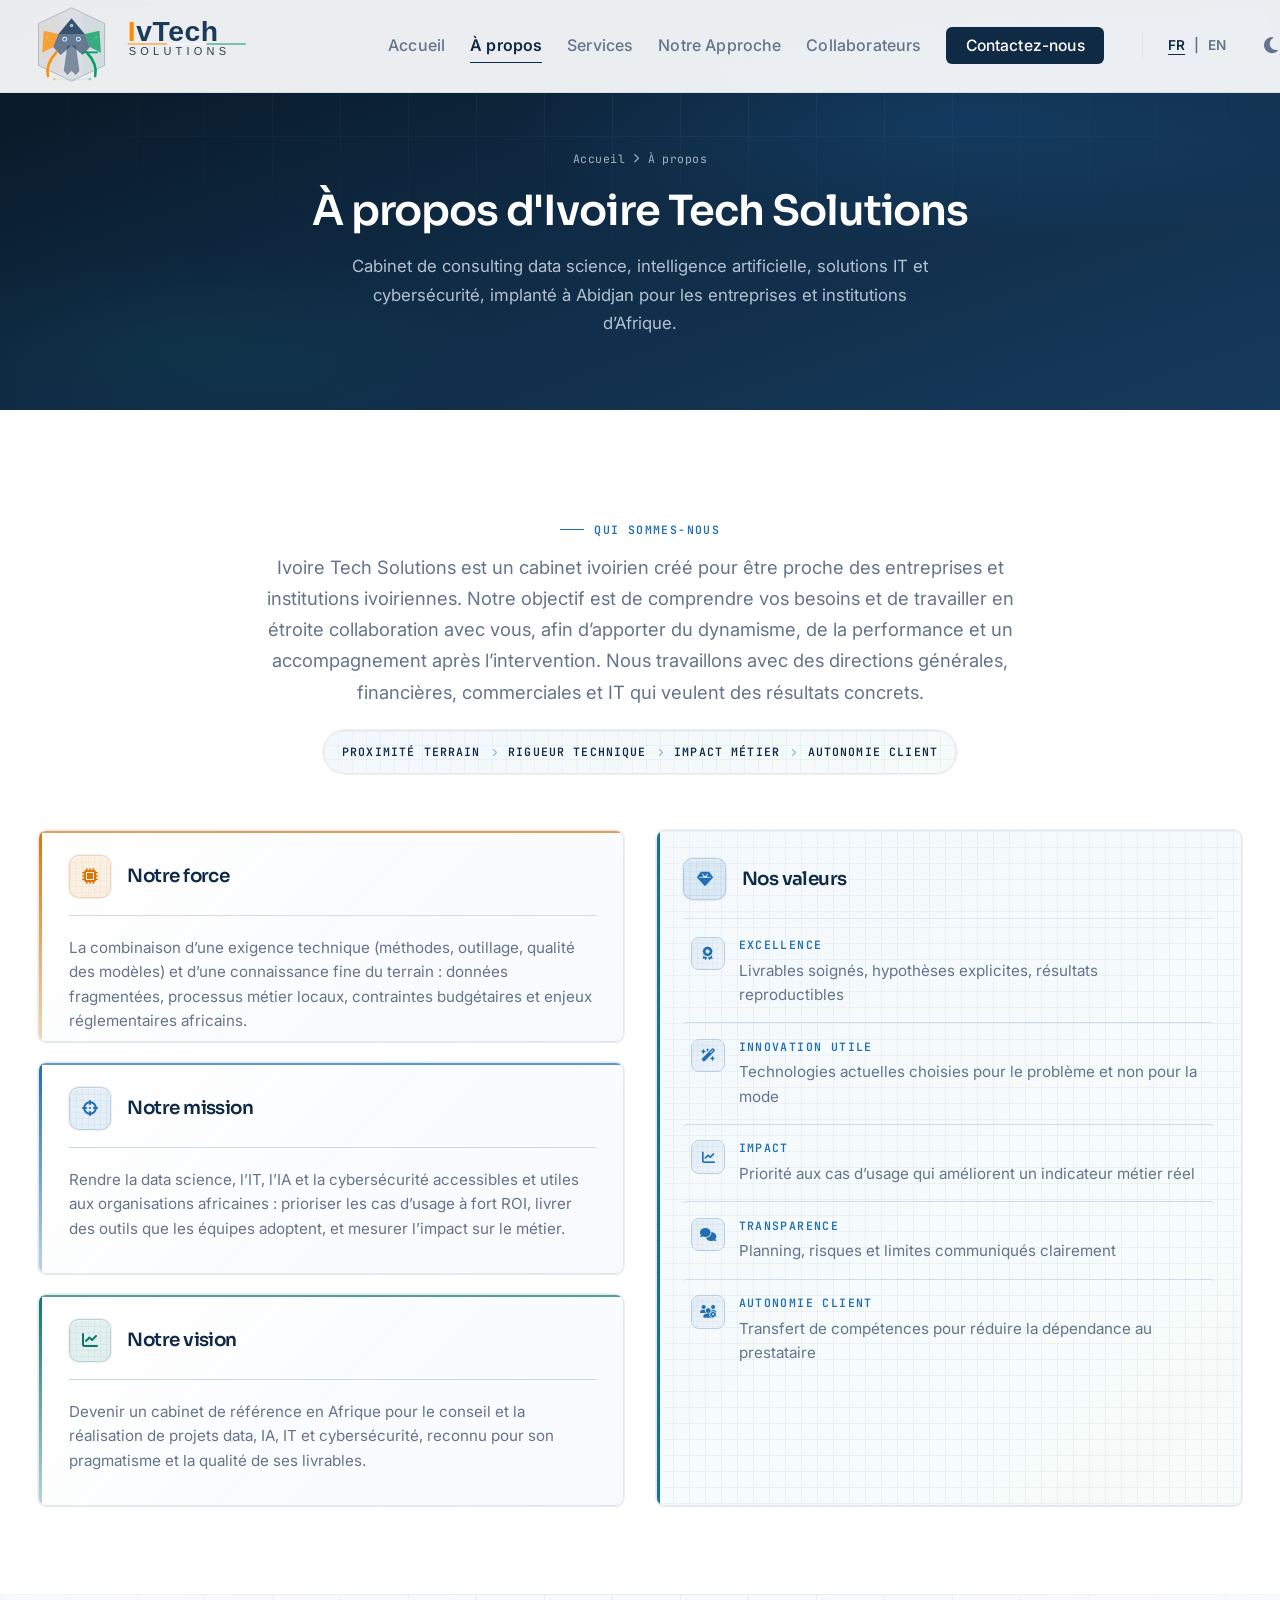
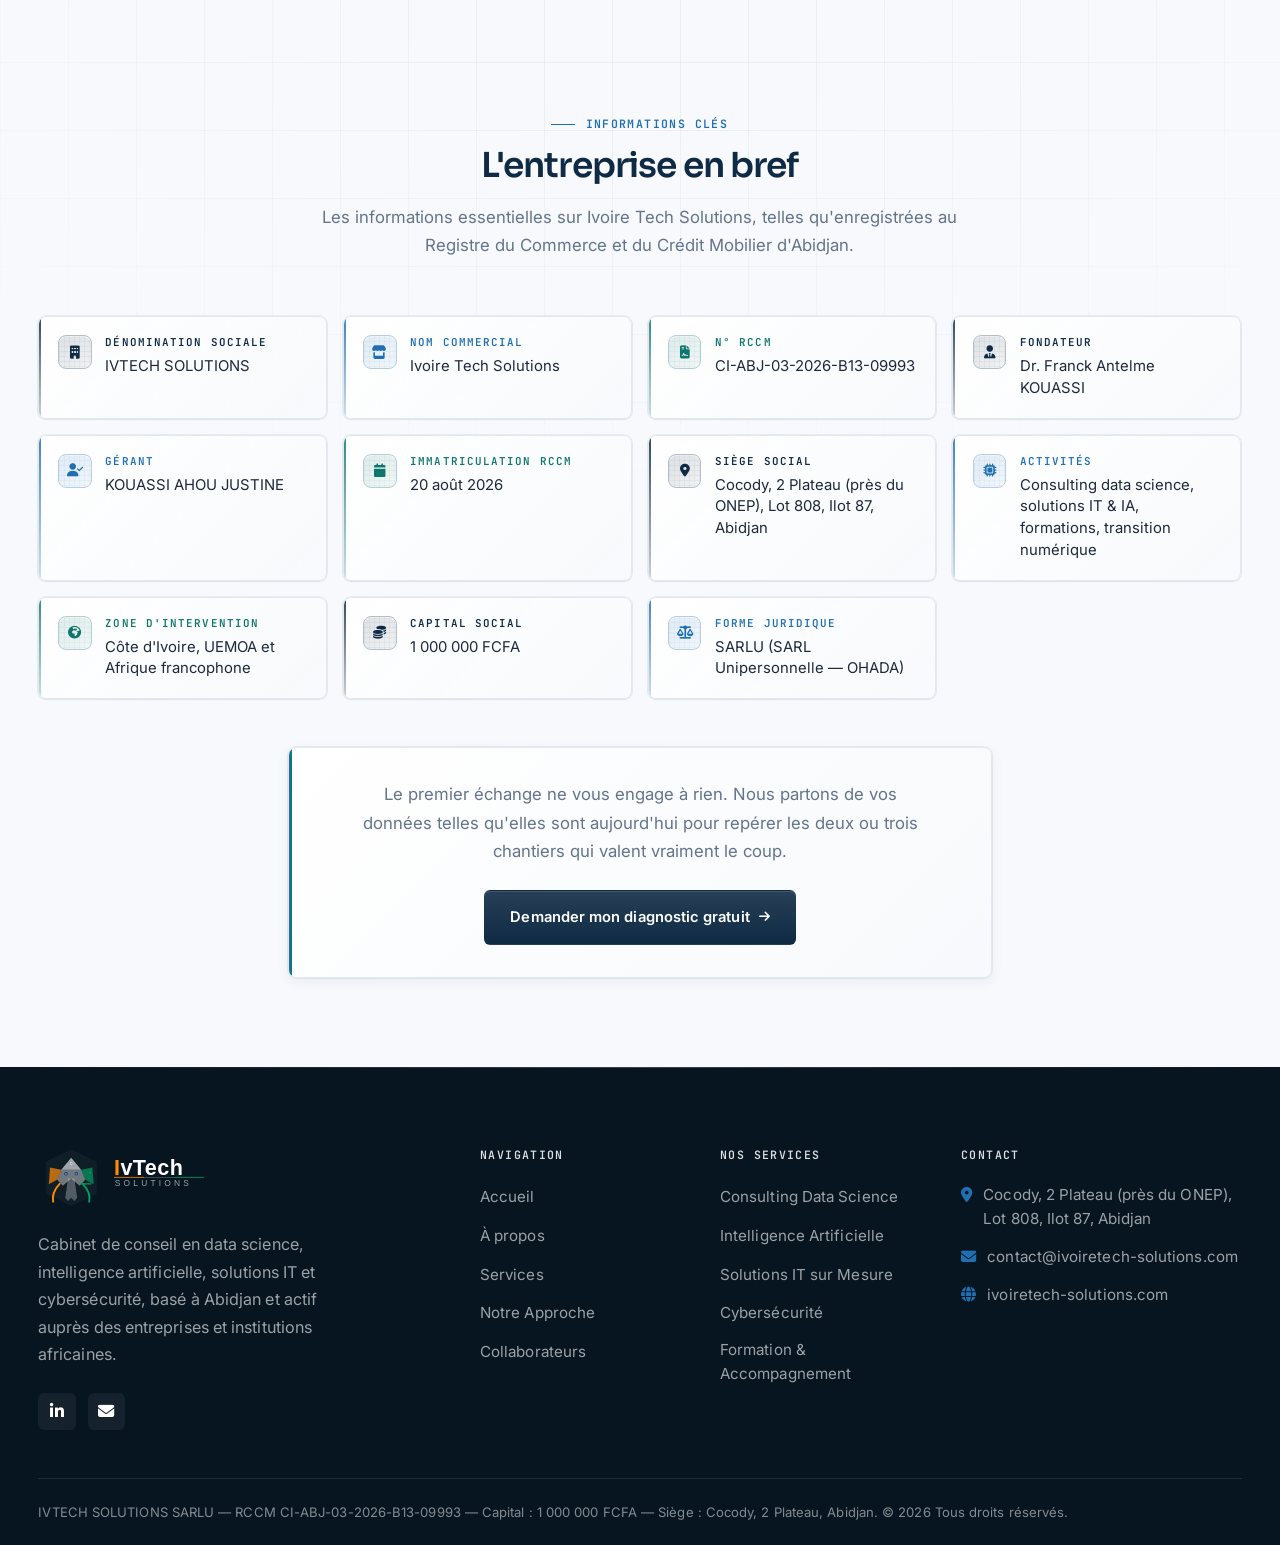
==== commit 464b2b46: "Restore original page copy while keeping SEO tags. Put the site identity back on every public page a" ====
--- a/a-propos.html
+++ b/a-propos.html
@@ -3,7 +3,7 @@
 <head>
     <meta charset="UTF-8">
     <meta name="viewport" content="width=device-width, initial-scale=1.0">
-    <title>À propos — Ivoire Tech Solutions, cabinet data et IA à Abidjan</title>
+    <title>À propos — cabinet data science et IA à Abidjan | Ivoire Tech Solutions</title>
     <meta name="description" content="Ivoire Tech Solutions, aussi appelée IvTech, est un cabinet ivoirien de data science, IA et solutions IT basé à Abidjan.">
     <meta name="author" content="Ivoire Tech Solutions">
     <meta name="robots" content="index, follow, max-image-preview:large, max-snippet:-1, max-video-preview:-1">
@@ -115,7 +115,7 @@
             <div class="container">
                 <div class="breadcrumb"><a href="index.html" data-i18n="nav_home">Accueil</a> <i class="fas fa-chevron-right" style="font-size:0.6rem;"></i> <span data-i18n="nav_about">À propos</span></div>
                 <h1 data-i18n="about_hero_t">À propos d'Ivoire Tech Solutions</h1>
-                <p data-i18n="about_hero_d">Cabinet de consulting data science, intelligence artificielle et solutions IT, implanté à Abidjan pour les entreprises et institutions d’Afrique.</p>
+                <p data-i18n="about_hero_d">Cabinet de consulting data science, intelligence artificielle, solutions IT et cybersécurité, implanté à Abidjan pour les entreprises et institutions d’Afrique.</p>
             </div>
         </section>
 
@@ -185,8 +185,7 @@
                 </div>
                 <div class="info-cards info-cards--tech" data-aos="fade-up">
                     <div class="info-card info-card--tech"><span class="info-card__icon" aria-hidden="true"><i class="fas fa-building"></i></span><div class="info-card__content"><strong data-i18n="info_legal_name">Dénomination sociale</strong><span data-i18n="info_legal_name_v">IVTECH SOLUTIONS</span></div></div>
-                    <div class="info-card info-card--tech"><span class="info-card__icon" aria-hidden="true"><i class="fas fa-store"></i></span><div class="info-card__content"><strong data-i18n="info_brand">Nom commercial</strong><span data-i18n="info_brand_v">Ivoire Tech Solutions (IvTech)</span></div></div>
-                    <div class="info-card info-card--tech"><span class="info-card__icon" aria-hidden="true"><i class="fas fa-link"></i></span><div class="info-card__content"><strong data-i18n="info_sites">Sites web</strong><span data-i18n="info_sites_v">ivoiretech-solutions.com (ivoire-tech-solutions.com redirige ici)</span></div></div>
+                    <div class="info-card info-card--tech"><span class="info-card__icon" aria-hidden="true"><i class="fas fa-store"></i></span><div class="info-card__content"><strong data-i18n="info_brand">Nom commercial</strong><span data-i18n="info_brand_v">Ivoire Tech Solutions</span></div></div>
                     <div class="info-card info-card--tech"><span class="info-card__icon" aria-hidden="true"><i class="fas fa-file-contract"></i></span><div class="info-card__content"><strong data-i18n="info_rccm">N° RCCM</strong><span data-i18n="info_rccm_v">CI-ABJ-03-2026-B13-09993</span></div></div>
                     <div class="info-card info-card--tech"><span class="info-card__icon" aria-hidden="true"><i class="fas fa-user-tie"></i></span><div class="info-card__content"><strong data-i18n="info_founder">Fondateur</strong><span>Dr. Franck Antelme KOUASSI</span></div></div>
                     <div class="info-card info-card--tech"><span class="info-card__icon" aria-hidden="true"><i class="fas fa-user-check"></i></span><div class="info-card__content"><strong data-i18n="info_manager">Gérant</strong><span data-i18n="info_manager_v">KOUASSI AHOU JUSTINE</span></div></div>
@@ -210,7 +209,7 @@
             <div class="footer__top">
                 <div class="footer__about" data-aos="fade-up">
                     <a href="index.html" class="footer__logo"><img src="assets/images/IvTech-Logo-Horizontal-FondSombre.svg" alt="Ivoire Tech Solutions"></a>
-                    <p data-i18n="ft_desc">Cabinet de conseil en data science, intelligence artificielle, solutions IT et cybersécurité, basé à Abidjan.</p>
+                    <p data-i18n="ft_desc">Cabinet de conseil en data science, intelligence artificielle, solutions IT et cybersécurité, basé à Abidjan et actif auprès des entreprises et institutions africaines.</p>
                     <div class="footer__social">
                         <a href="https://linkedin.com/company/ivtech-solutions" target="_blank" rel="noopener" aria-label="LinkedIn"><i class="fab fa-linkedin-in"></i></a>
                         <a href="#" class="js-protected-email" data-e="=02bj5ycu9Wa0VHbvNXLoNWZ0Vmcp9mdpBEdjFGdu92Y" aria-label="Email"><i class="fas fa-envelope"></i></a>
@@ -240,7 +239,7 @@
                     <h3 class="footer__title" data-i18n="ft_contact">Contact</h3>
                     <div class="footer__contact-item"><i class="fas fa-map-marker-alt"></i><span data-i18n="cont_addr_v">Cocody, 2 Plateau (près du ONEP), Lot 808, Ilot 87, Abidjan</span></div>
                     <div class="footer__contact-item"><i class="fas fa-envelope"></i><a href="#" class="js-protected-email" data-e="=02bj5ycu9Wa0VHbvNXLoNWZ0Vmcp9mdpBEdjFGdu92Y" data-show-text></a></div>
-                    <div class="footer__contact-item"><i class="fas fa-globe"></i><span><a href="https://ivoiretech-solutions.com">ivoiretech-solutions.com</a> · <a href="https://ivoire-tech-solutions.com">ivoire-tech-solutions.com</a></span></div>
+                    <div class="footer__contact-item"><i class="fas fa-globe"></i><a href="https://ivoiretech-solutions.com">ivoiretech-solutions.com</a></div>
                 </div>
             </div>
             <div class="footer__bottom">
@@ -254,7 +253,7 @@
 
     <a href="#" class="scrollup" id="scroll-up" aria-label="Retour en haut"><i class="fas fa-arrow-up"></i></a>
     <script src="assets/js/security.js?v=20260822"></script>
-    <script src="assets/js/i18n.js?v=20260902-seo"></script>
+    <script src="assets/js/i18n.js?v=20260902-copy"></script>
     <script src="assets/js/main.js?v=20260823-clean"></script>
 </body>
 </html>
